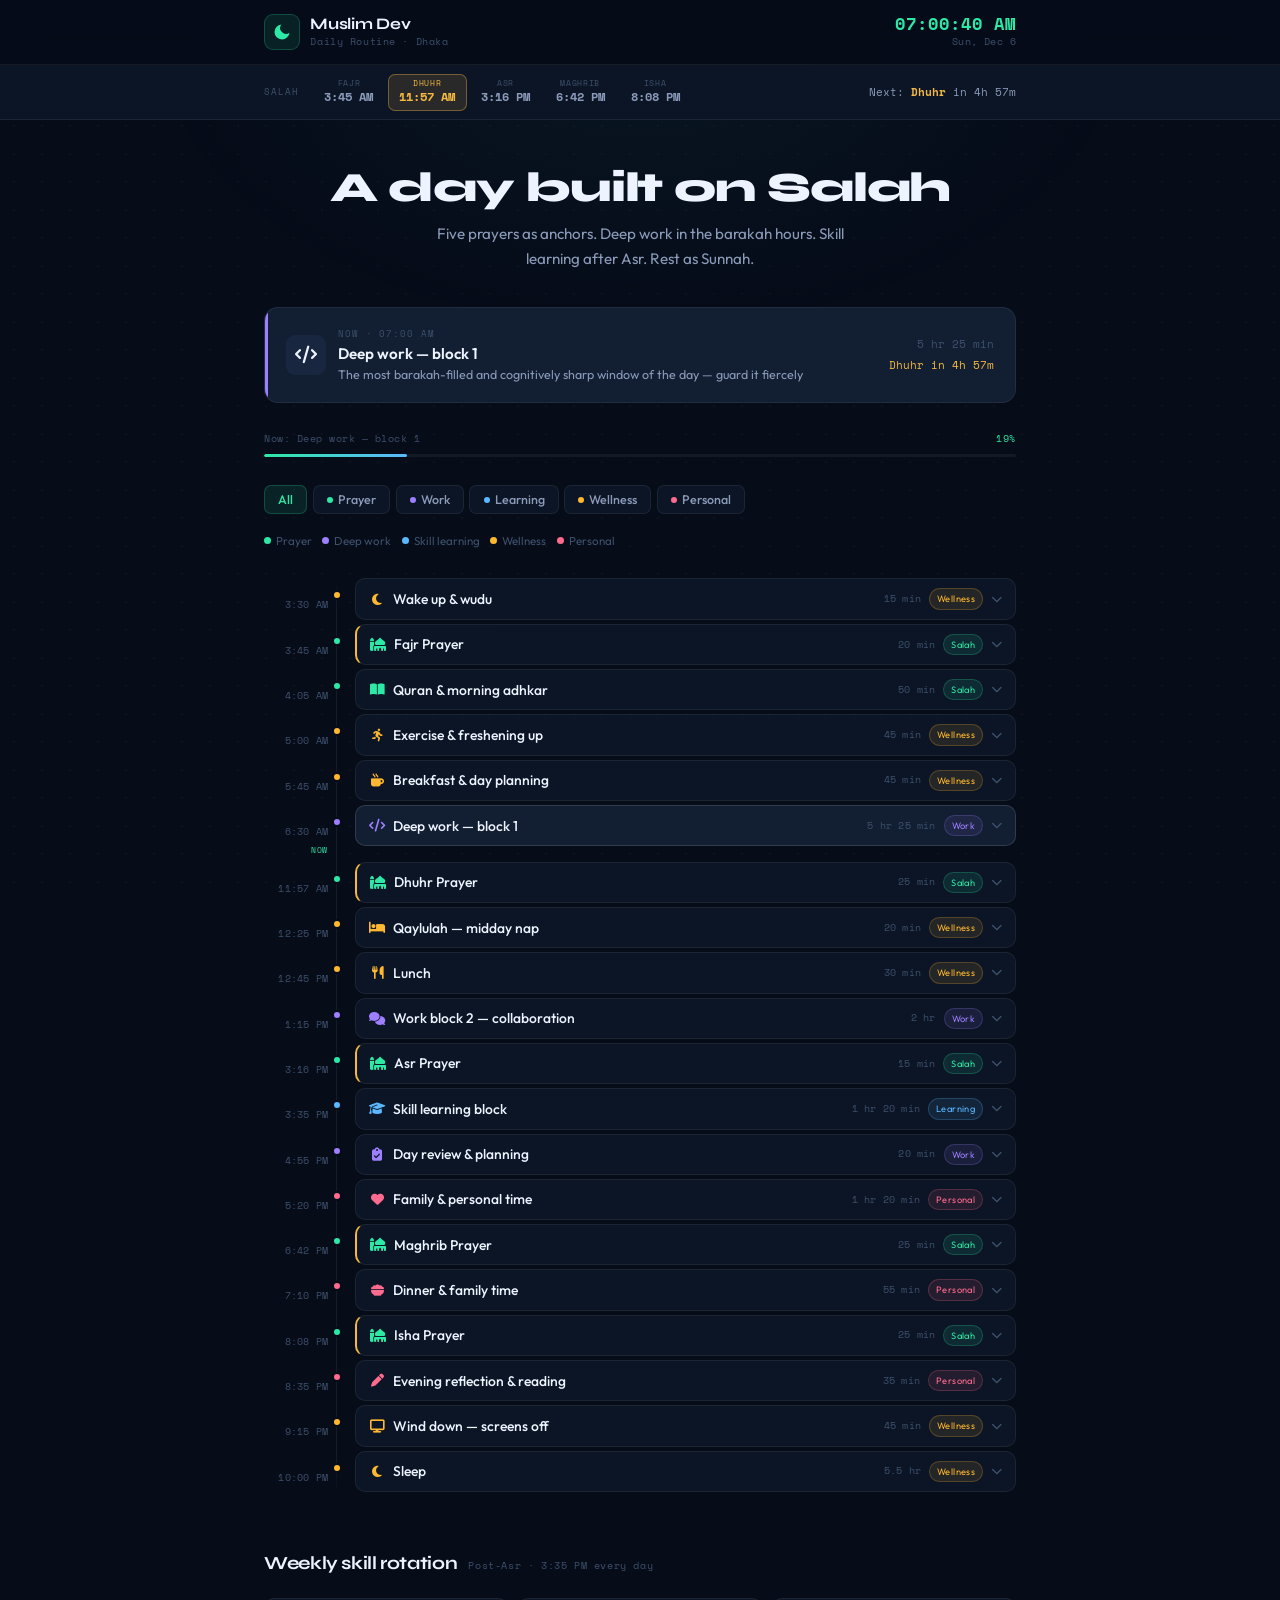
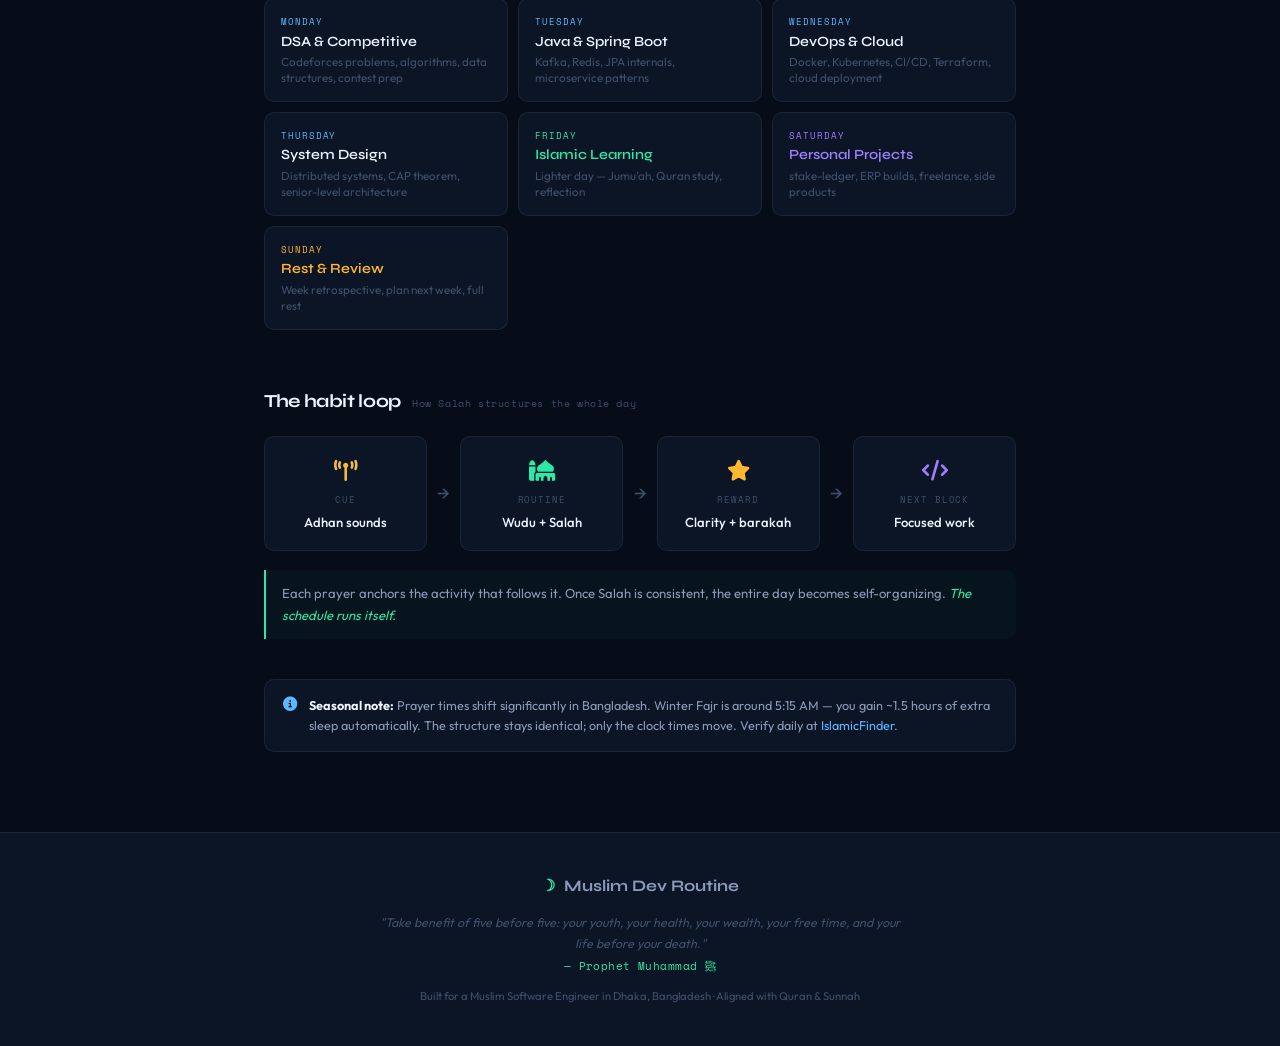
==== index.html @ e48bb293 "v0.1" ====
<!DOCTYPE html>
<html lang="en">
<head>
  <meta charset="UTF-8" />
  <meta name="viewport" content="width=device-width, initial-scale=1.0" />
  <meta name="description" content="A complete daily routine for a Muslim Software Engineer — anchored around the five daily prayers with deep work, skill learning, and Sunnah habits." />
  <title>Muslim Dev Routine · Dhaka</title>

  <!-- Fonts -->
  <link rel="preconnect" href="https://fonts.googleapis.com" />
  <link rel="preconnect" href="https://fonts.gstatic.com" crossorigin />
  <link href="https://fonts.googleapis.com/css2?family=Syne:wght@400;600;700;800&family=Space+Mono:wght@400;700&family=Outfit:wght@300;400;500;600&display=swap" rel="stylesheet" />

  <!-- Icons -->
  <link rel="stylesheet" href="https://cdnjs.cloudflare.com/ajax/libs/font-awesome/6.5.0/css/all.min.css" />

  <!-- Styles -->
  <link rel="stylesheet" href="style.css" />
</head>
<body>

  <!-- Background decoration -->
  <div class="bg-dots" aria-hidden="true"></div>
  <div class="bg-glow" aria-hidden="true"></div>

  <!-- Scroll progress -->
  <div class="scroll-bar" id="scrollBar" aria-hidden="true"></div>

  <!-- ═══ HEADER ═══ -->
  <header class="header">
    <div class="wrap header-wrap">
      <a class="brand" href="#" aria-label="Muslim Dev Routine">
        <span class="brand-moon" aria-hidden="true">
          <svg width="20" height="20" viewBox="0 0 24 24" fill="none">
            <path d="M21 12.79A9 9 0 1 1 11.21 3 7 7 0 0 0 21 12.79z" fill="currentColor"/>
          </svg>
        </span>
        <div>
          <span class="brand-name">Muslim Dev</span>
          <span class="brand-tagline">Daily Routine · Dhaka</span>
        </div>
      </a>

      <div class="header-clock" aria-live="polite">
        <div class="clock-time" id="clockTime">--:--:--</div>
        <div class="clock-date" id="clockDate">Loading…</div>
      </div>
    </div>
  </header>

  <!-- ═══ PRAYER STRIP ═══ -->
  <aside class="prayer-strip" aria-label="Today's prayer times in Dhaka">
    <div class="wrap prayer-wrap">
      <span class="prayer-label" aria-hidden="true">Salah</span>
      <div class="prayer-pills" id="prayerPills" role="list"></div>
      <div class="prayer-next" id="prayerNext" aria-live="polite"></div>
    </div>
  </aside>

  <!-- ═══ MAIN ═══ -->
  <main>
    <div class="wrap main-wrap">

      <!-- Hero -->
      <section class="hero" aria-labelledby="heroTitle">
        <h1 class="hero-title" id="heroTitle">A day built on Salah</h1>
        <p class="hero-sub">Five prayers as anchors. Deep work in the barakah hours. Skill learning after Asr. Rest as Sunnah.</p>
      </section>

      <!-- Now card -->
      <div class="now-card" id="nowCard" aria-live="polite" aria-label="Current activity"></div>

      <!-- Day progress -->
      <div class="progress-row" role="group" aria-label="Day progress">
        <div class="progress-meta">
          <span id="progressLabel">Day progress</span>
          <span class="progress-pct" id="progressPct" aria-live="polite">0%</span>
        </div>
        <div class="progress-track" role="progressbar" aria-valuenow="0" aria-valuemin="0" aria-valuemax="100" id="progressTrack">
          <div class="progress-fill" id="progressFill"></div>
        </div>
      </div>

      <!-- Filter bar -->
      <nav class="filters" aria-label="Filter by category" role="tablist">
        <button class="filter active" data-cat="all" role="tab" aria-selected="true">All</button>
        <button class="filter" data-cat="s" role="tab" aria-selected="false">
          <span class="fdot fdot-s"></span>Prayer
        </button>
        <button class="filter" data-cat="w" role="tab" aria-selected="false">
          <span class="fdot fdot-w"></span>Work
        </button>
        <button class="filter" data-cat="l" role="tab" aria-selected="false">
          <span class="fdot fdot-l"></span>Learning
        </button>
        <button class="filter" data-cat="h" role="tab" aria-selected="false">
          <span class="fdot fdot-h"></span>Wellness
        </button>
        <button class="filter" data-cat="f" role="tab" aria-selected="false">
          <span class="fdot fdot-f"></span>Personal
        </button>
      </nav>

      <!-- Legend -->
      <div class="legend" aria-label="Color legend">
        <span class="legend-item"><span class="ld ld-s"></span>Prayer</span>
        <span class="legend-item"><span class="ld ld-w"></span>Deep work</span>
        <span class="legend-item"><span class="ld ld-l"></span>Skill learning</span>
        <span class="legend-item"><span class="ld ld-h"></span>Wellness</span>
        <span class="legend-item"><span class="ld ld-f"></span>Personal</span>
      </div>

      <!-- Timeline -->
      <section aria-label="Daily schedule">
        <div class="timeline" id="timeline" role="list"></div>
      </section>

      <!-- Weekly rotation -->
      <section class="extra-section" aria-labelledby="weekTitle">
        <div class="extra-header">
          <h2 id="weekTitle">Weekly skill rotation</h2>
          <span class="extra-sub">Post-Asr · 3:35 PM every day</span>
        </div>
        <div class="week-grid" id="weekGrid"></div>
      </section>

      <!-- Habit loop -->
      <section class="extra-section" aria-labelledby="habitTitle">
        <div class="extra-header">
          <h2 id="habitTitle">The habit loop</h2>
          <span class="extra-sub">How Salah structures the whole day</span>
        </div>
        <div class="habit-flow">
          <div class="habit-card">
            <span class="habit-icon hc-gold"><i class="fas fa-broadcast-tower" aria-hidden="true"></i></span>
            <span class="habit-step">Cue</span>
            <span class="habit-desc">Adhan sounds</span>
          </div>
          <span class="habit-arrow" aria-hidden="true">→</span>
          <div class="habit-card">
            <span class="habit-icon hc-green"><i class="fas fa-mosque" aria-hidden="true"></i></span>
            <span class="habit-step">Routine</span>
            <span class="habit-desc">Wudu + Salah</span>
          </div>
          <span class="habit-arrow" aria-hidden="true">→</span>
          <div class="habit-card">
            <span class="habit-icon hc-amber"><i class="fas fa-star" aria-hidden="true"></i></span>
            <span class="habit-step">Reward</span>
            <span class="habit-desc">Clarity + barakah</span>
          </div>
          <span class="habit-arrow" aria-hidden="true">→</span>
          <div class="habit-card">
            <span class="habit-icon hc-purple"><i class="fas fa-code" aria-hidden="true"></i></span>
            <span class="habit-step">Next block</span>
            <span class="habit-desc">Focused work</span>
          </div>
        </div>
        <blockquote class="habit-quote">
          Each prayer anchors the activity that follows it. Once Salah is consistent,
          the entire day becomes self-organizing. <em>The schedule runs itself.</em>
        </blockquote>
      </section>

      <!-- Seasonal note -->
      <div class="info-note" role="note">
        <i class="fas fa-circle-info" aria-hidden="true"></i>
        <div>
          <strong>Seasonal note:</strong> Prayer times shift significantly in Bangladesh.
          Winter Fajr is around 5:15 AM — you gain ~1.5 hours of extra sleep automatically.
          The structure stays identical; only the clock times move.
          Verify daily at <a href="https://www.islamicfinder.org/world/bangladesh/1185241/dhaka-prayer-times/" target="_blank" rel="noopener">IslamicFinder</a>.
        </div>
      </div>

    </div><!-- /main-wrap -->
  </main>

  <!-- ═══ FOOTER ═══ -->
  <footer class="footer">
    <div class="wrap footer-wrap">
      <p class="footer-brand"><span aria-hidden="true">☽</span> Muslim Dev Routine</p>
      <blockquote class="footer-hadith">
        "Take benefit of five before five: your youth, your health, your wealth,
        your free time, and your life before your death."
        <cite>— Prophet Muhammad ﷺ</cite>
      </blockquote>
      <p class="footer-note">Built for a Muslim Software Engineer in Dhaka, Bangladesh · Aligned with Quran &amp; Sunnah</p>
    </div>
  </footer>

  <script src="script.js"></script>
</body>
</html>
---- style.css ----
/* ═══════════════════════════════════════════════════════════
   Muslim Dev Routine  ·  style.css
   Theme: Desert Night  ·  Islamic elegance + dev precision
   Fonts: Syne (headers) · Space Mono (labels) · Outfit (body)
   ═══════════════════════════════════════════════════════════ */

/* ─── Custom properties ─────────────────────────────────── */
:root {
  /* Backgrounds */
  --bg:   #060C18;
  --s1:   #0C1525;
  --s2:   #121E32;
  --s3:   #18273F;
  --s4:   #1F304D;

  /* Borders */
  --bdr:  rgba(255,255,255,0.068);
  --bdrh: rgba(255,255,255,0.13);

  /* Category colors */
  --cs: #2EE8A5;           /* Prayer   – teal-green */
  --cw: #9D7FFF;           /* Work     – violet     */
  --cl: #5BB7FF;           /* Learning – sky blue   */
  --ch: #FFB830;           /* Wellness – amber      */
  --cf: #FF6B8E;           /* Personal – rose       */

  /* Category alpha backgrounds */
  --cs-a: rgba(46,232,165,.1);
  --cw-a: rgba(157,127,255,.1);
  --cl-a: rgba(91,183,255,.1);
  --ch-a: rgba(255,184,48,.1);
  --cf-a: rgba(255,107,142,.1);

  /* Category subtle borders */
  --cs-b: rgba(46,232,165,.22);
  --cw-b: rgba(157,127,255,.22);
  --cl-b: rgba(91,183,255,.22);
  --ch-b: rgba(255,184,48,.22);
  --cf-b: rgba(255,107,142,.22);

  /* Prayer / gold accent */
  --gold:  #F5B942;
  --golda: rgba(245,185,66,.12);

  /* Text */
  --t1: #EDF4FF;
  --t2: #8A9AB8;
  --t3: #3E506C;

  /* Typography */
  --ff-h:  'Syne',       sans-serif;
  --ff-b:  'Outfit',     sans-serif;
  --ff-m:  'Space Mono', monospace;

  /* Layout */
  --mw:  800px;
  --r:   10px;
  --rl:  14px;
}

/* ─── Reset ─────────────────────────────────────────────── */
*, *::before, *::after { box-sizing: border-box; margin: 0; padding: 0; }
html  { font-size: 16px; scroll-behavior: smooth; }
body  {
  background: var(--bg);
  color: var(--t1);
  font-family: var(--ff-b);
  font-weight: 400;
  line-height: 1.65;
  min-height: 100vh;
  overflow-x: hidden;
}
a { color: var(--cl); text-decoration: none; }
a:hover { text-decoration: underline; }
button { border: none; background: none; cursor: pointer; font-family: inherit; }
blockquote { font-style: normal; }

/* ─── Wrapper ────────────────────────────────────────────── */
.wrap {
  max-width: var(--mw);
  margin: 0 auto;
  padding: 0 1.5rem;
}

/* ─── Background ─────────────────────────────────────────── */
.bg-dots {
  position: fixed; inset: 0;
  background-image:
    radial-gradient(circle, rgba(255,255,255,.028) 1px, transparent 1px);
  background-size: 28px 28px;
  pointer-events: none; z-index: 0;
}
.bg-glow {
  position: fixed;
  top: -260px; left: 50%; transform: translateX(-50%);
  width: 1000px; height: 600px;
  background: radial-gradient(ellipse,
    rgba(46,232,165,.05) 0%,
    rgba(91,183,255,.025) 40%,
    transparent 70%);
  pointer-events: none; z-index: 0;
}

/* ─── Scroll progress bar ───────────────────────────────── */
.scroll-bar {
  position: fixed; top: 0; left: 0; height: 2px;
  width: 0%; z-index: 1000;
  background: linear-gradient(90deg, var(--cs), var(--cl));
  transition: width .12s linear;
}

/* ─── HEADER ─────────────────────────────────────────────── */
.header {
  position: sticky; top: 0; z-index: 300;
  background: rgba(6,12,24,.88);
  backdrop-filter: blur(18px);
  -webkit-backdrop-filter: blur(18px);
  border-bottom: 1px solid var(--bdr);
}
.header-wrap {
  display: flex; align-items: center;
  justify-content: space-between; gap: 1rem;
  padding-top: .85rem; padding-bottom: .85rem;
}
.brand {
  display: flex; align-items: center; gap: .65rem;
  color: inherit; text-decoration: none;
}
.brand-moon {
  width: 36px; height: 36px; border-radius: 9px; flex-shrink: 0;
  background: var(--cs-a); border: 1px solid var(--cs-b);
  color: var(--cs);
  display: flex; align-items: center; justify-content: center;
  transition: background .2s;
}
.brand:hover .brand-moon { background: rgba(46,232,165,.18); }
.brand-name {
  display: block;
  font-family: var(--ff-h); font-size: 1rem; font-weight: 700;
  color: var(--t1); letter-spacing: -.02em; line-height: 1.2;
}
.brand-tagline {
  display: block;
  font-family: var(--ff-m); font-size: .6rem;
  color: var(--t3); letter-spacing: .06em;
}
.header-clock { text-align: right; }
.clock-time {
  font-family: var(--ff-m); font-size: 1.05rem; font-weight: 700;
  color: var(--cs); letter-spacing: .06em; line-height: 1.2;
}
.clock-date {
  font-family: var(--ff-m); font-size: .62rem;
  color: var(--t3); letter-spacing: .04em;
}

/* ─── PRAYER STRIP ───────────────────────────────────────── */
.prayer-strip {
  background: var(--s1); border-bottom: 1px solid var(--bdr);
  position: relative; z-index: 200;
}
.prayer-wrap {
  display: flex; align-items: center; gap: .9rem; flex-wrap: wrap;
  padding-top: .55rem; padding-bottom: .55rem;
}
.prayer-label {
  font-family: var(--ff-m); font-size: .58rem;
  letter-spacing: .1em; text-transform: uppercase;
  color: var(--t3); flex-shrink: 0; white-space: nowrap;
}
.prayer-pills {
  display: flex; gap: 3px; flex-wrap: wrap; flex: 1;
}
.ppill {
  display: flex; flex-direction: column; align-items: center;
  padding: .28rem .65rem; border-radius: 7px;
  border: 1px solid transparent; min-width: 56px;
  transition: all .3s;
}
.ppill.active {
  background: var(--golda);
  border-color: rgba(245,185,66,.38);
}
.ppill-name {
  font-family: var(--ff-m); font-size: .52rem;
  letter-spacing: .08em; text-transform: uppercase;
  color: var(--t3); line-height: 1.2;
}
.ppill-time {
  font-family: var(--ff-m); font-size: .78rem; font-weight: 700;
  color: var(--t2); line-height: 1.3;
}
.ppill.active .ppill-name { color: var(--gold); }
.ppill.active .ppill-time { color: var(--gold); }
.prayer-next {
  font-family: var(--ff-m); font-size: .7rem;
  color: var(--t2); white-space: nowrap; flex-shrink: 0;
}
.prayer-next strong { color: var(--gold); }

/* ─── MAIN ───────────────────────────────────────────────── */
.main-wrap { padding-top: 2.75rem; padding-bottom: 5rem; position: relative; z-index: 1; }

/* ─── Hero ───────────────────────────────────────────────── */
.hero { text-align: center; margin-bottom: 2.25rem; }
.hero-title {
  font-family: var(--ff-h);
  font-size: clamp(1.85rem, 5vw, 2.6rem);
  font-weight: 800; letter-spacing: -.03em; line-height: 1.15;
  margin-bottom: .55rem;
}
.hero-sub {
  font-size: .95rem; color: var(--t2); line-height: 1.65;
  max-width: 430px; margin: 0 auto;
}

/* ─── Now card ───────────────────────────────────────────── */
.now-card {
  border-radius: var(--rl); border: 1px solid var(--bdr);
  background: var(--s2); margin-bottom: 1.75rem;
  overflow: hidden; position: relative;
}
.now-card-inner {
  padding: 1.1rem 1.3rem;
  display: grid;
  grid-template-columns: auto 1fr auto;
  gap: .75rem; align-items: center;
}
.now-card::before {
  content: ''; position: absolute; left: 0; top: 0; bottom: 0;
  width: 3px;
  border-radius: 99px 0 0 99px;
}
.now-cat-s::before { background: var(--cs); }
.now-cat-w::before { background: var(--cw); }
.now-cat-l::before { background: var(--cl); }
.now-cat-h::before { background: var(--ch); }
.now-cat-f::before { background: var(--cf); }
.now-cat-s .now-icon { color: var(--cs); }
.now-cat-w .now-icon { color: var(--cw); }
.now-cat-l .now-icon { color: var(--cl); }
.now-cat-h .now-icon { color: var(--ch); }
.now-cat-f .now-icon { color: var(--cf); }

.now-icon-wrap {
  width: 40px; height: 40px; border-radius: 9px; flex-shrink: 0;
  display: flex; align-items: center; justify-content: center;
  background: var(--s3); font-size: 1.1rem;
}
.now-meta {}
.now-kicker {
  font-family: var(--ff-m); font-size: .58rem;
  letter-spacing: .1em; text-transform: uppercase;
  color: var(--t3); margin-bottom: .15rem;
}
.now-name {
  font-size: .95rem; font-weight: 600; color: var(--t1);
  line-height: 1.3;
}
.now-tip {
  font-size: .78rem; color: var(--t2); margin-top: .2rem;
  line-height: 1.45; display: -webkit-box;
  -webkit-line-clamp: 1; -webkit-box-orient: vertical; overflow: hidden;
}
.now-right { text-align: right; flex-shrink: 0; }
.now-time {
  font-family: var(--ff-m); font-size: .7rem; color: var(--t3);
  margin-bottom: .2rem;
}
.now-next {
  font-family: var(--ff-m); font-size: .68rem;
  color: var(--gold);
}

/* ─── Day progress ───────────────────────────────────────── */
.progress-row { margin-bottom: 1.75rem; }
.progress-meta {
  display: flex; justify-content: space-between;
  font-family: var(--ff-m); font-size: .64rem;
  letter-spacing: .05em; color: var(--t3); margin-bottom: .4rem;
}
.progress-pct { color: var(--cs); }
.progress-track {
  height: 3px; background: rgba(255,255,255,.06);
  border-radius: 99px; overflow: hidden;
}
.progress-fill {
  height: 100%; width: 0%;
  background: linear-gradient(90deg, var(--cs), var(--cl));
  border-radius: 99px;
  transition: width 1.2s cubic-bezier(.4,0,.2,1);
}

/* ─── Filter bar ─────────────────────────────────────────── */
.filters {
  display: flex; gap: .35rem; flex-wrap: wrap; margin-bottom: 1.1rem;
}
.filter {
  display: flex; align-items: center; gap: 5px;
  padding: .36rem .82rem; border-radius: 7px; font-size: .78rem;
  font-weight: 500; color: var(--t2);
  background: var(--s1); border: 1px solid var(--bdr);
  transition: all .18s; white-space: nowrap; user-select: none;
}
.filter:hover { color: var(--t1); background: var(--s2); border-color: var(--bdrh); }
.filter.active { color: var(--cs); background: var(--cs-a); border-color: var(--cs-b); }
.fdot {
  width: 6px; height: 6px; border-radius: 50%; flex-shrink: 0;
}
.fdot-s { background: var(--cs); }
.fdot-w { background: var(--cw); }
.fdot-l { background: var(--cl); }
.fdot-h { background: var(--ch); }
.fdot-f { background: var(--cf); }

/* ─── Legend ─────────────────────────────────────────────── */
.legend {
  display: flex; flex-wrap: wrap; gap: .65rem; margin-bottom: 1.75rem;
}
.legend-item {
  display: flex; align-items: center; gap: 5px;
  font-size: .72rem; color: var(--t3);
}
.ld {
  width: 7px; height: 7px; border-radius: 50%; flex-shrink: 0;
}
.ld-s { background: var(--cs); }
.ld-w { background: var(--cw); }
.ld-l { background: var(--cl); }
.ld-h { background: var(--ch); }
.ld-f { background: var(--cf); }

/* ─── TIMELINE ───────────────────────────────────────────── */
.timeline { position: relative; }
.timeline::before {
  content: ''; position: absolute;
  left: 72px; top: 0; bottom: 0; width: 1px;
  background: linear-gradient(
    to bottom,
    transparent 0%, var(--bdr) 3%,
    var(--bdr) 97%, transparent 100%
  );
}

/* ─── Block ──────────────────────────────────────────────── */
.block {
  display: flex; align-items: flex-start;
  margin-bottom: 4px;
  opacity: 0; transform: translateX(-8px);
  transition: opacity .35s ease, transform .35s ease,
              max-height .25s ease, margin .25s ease;
}
.block.in  { opacity: 1; transform: translateX(0); }
.block.out { opacity: 0; max-height: 0 !important; margin-bottom: 0; pointer-events: none; overflow: hidden; }

/* Current block */
.block.is-now .blk-card {
  border-color: var(--bdrh);
  background: var(--s2);
}

/* Time column */
.blk-time {
  width: 66px; flex-shrink: 0; text-align: right;
  padding-top: 11px; padding-right: 2px;
}
.blk-time-val {
  font-family: var(--ff-m); font-size: .62rem;
  color: var(--t3); letter-spacing: .02em; line-height: 1.2;
}
.blk-now-badge {
  font-family: var(--ff-m); font-size: .5rem;
  letter-spacing: .08em; text-transform: uppercase;
  color: var(--cs); display: block; margin-top: 2px;
  animation: pulse 2s ease infinite;
}
@keyframes pulse {
  0%,100% { opacity: 1; } 50% { opacity: .35; }
}

/* Dot column */
.blk-dot-col { width: 14px; display: flex; justify-content: center; flex-shrink: 0; }
.blk-dot {
  width: 10px; height: 10px; border-radius: 50%;
  margin-top: 12px; border: 2px solid var(--bg); flex-shrink: 0;
  transition: transform .2s, box-shadow .2s;
}
.block:hover .blk-dot { transform: scale(1.4); }

.cat-s .blk-dot { background: var(--cs); }
.cat-w .blk-dot { background: var(--cw); }
.cat-l .blk-dot { background: var(--cl); }
.cat-h .blk-dot { background: var(--ch); }
.cat-f .blk-dot { background: var(--cf); }

/* Card */
.blk-card {
  flex: 1; margin-left: 11px;
  border-radius: var(--r); padding: 9px 13px;
  border: 1px solid var(--bdr); background: var(--s1);
  cursor: pointer; user-select: none;
  transition: background .18s, border-color .18s, box-shadow .18s;
}
.blk-card:hover { background: var(--s2); }

/* Prayer anchor */
.block.anchor .blk-card { border-left: 2.5px solid var(--gold); }
.block.anchor:hover .blk-card { box-shadow: 0 0 22px rgba(245,185,66,.07); }

/* Category hover borders */
.cat-s .blk-card:hover { border-color: var(--cs-b); }
.cat-w .blk-card:hover { border-color: var(--cw-b); }
.cat-l .blk-card:hover { border-color: var(--cl-b); }
.cat-h .blk-card:hover { border-color: var(--ch-b); }
.cat-f .blk-card:hover { border-color: var(--cf-b); }

/* Card head row */
.blk-head { display: flex; align-items: center; gap: 8px; }
.blk-ico {
  font-size: 13px; flex-shrink: 0; width: 16px;
  text-align: center; transition: transform .2s;
}
.block:hover .blk-ico { transform: scale(1.15); }
.cat-s .blk-ico { color: var(--cs); }
.cat-w .blk-ico { color: var(--cw); }
.cat-l .blk-ico { color: var(--cl); }
.cat-h .blk-ico { color: var(--ch); }
.cat-f .blk-ico { color: var(--cf); }

.blk-name {
  font-size: .87rem; font-weight: 500; color: var(--t1);
  flex: 1; line-height: 1.3;
}
.blk-dur {
  font-family: var(--ff-m); font-size: .6rem;
  color: var(--t3); flex-shrink: 0; letter-spacing: .02em;
}
.blk-badge {
  font-size: .58rem; padding: 2px 7px; border-radius: 20px;
  flex-shrink: 0; letter-spacing: .04em; border: 1px solid transparent;
  white-space: nowrap;
}
.cat-s .blk-badge { background: var(--cs-a); color: var(--cs); border-color: var(--cs-b); }
.cat-w .blk-badge { background: var(--cw-a); color: var(--cw); border-color: var(--cw-b); }
.cat-l .blk-badge { background: var(--cl-a); color: var(--cl); border-color: var(--cl-b); }
.cat-h .blk-badge { background: var(--ch-a); color: var(--ch); border-color: var(--ch-b); }
.cat-f .blk-badge { background: var(--cf-a); color: var(--cf); border-color: var(--cf-b); }

.blk-chev {
  font-size: 11px; color: var(--t3); flex-shrink: 0;
  transition: transform .22s cubic-bezier(.4,0,.2,1);
}
.block.expanded .blk-chev { transform: rotate(180deg); }

/* ── Smooth accordion via CSS Grid trick ── */
.blk-detail-wrap {
  display: grid; grid-template-rows: 0fr;
  transition: grid-template-rows .28s cubic-bezier(.4,0,.2,1);
}
.blk-detail-wrap.open { grid-template-rows: 1fr; }
.blk-detail-inner { overflow: hidden; }
.blk-detail {
  margin-top: 10px; padding-top: 10px;
  border-top: 1px solid var(--bdr);
}
.tip-list { list-style: none; }
.tip-list li {
  font-size: .79rem; color: var(--t2); padding: 2.5px 0;
  display: flex; gap: 8px; line-height: 1.55; align-items: flex-start;
}
.tip-list li::before {
  content: '›'; color: var(--t3); flex-shrink: 0;
  font-size: 1rem; line-height: 1.3;
}

/* ─── Extra sections ─────────────────────────────────────── */
.extra-section { margin-top: 3.5rem; }
.extra-header {
  display: flex; align-items: baseline;
  gap: .7rem; flex-wrap: wrap; margin-bottom: 1.25rem;
}
.extra-header h2 {
  font-family: var(--ff-h); font-size: 1.15rem;
  font-weight: 700; letter-spacing: -.02em; color: var(--t1);
}
.extra-sub {
  font-family: var(--ff-m); font-size: .62rem;
  letter-spacing: .06em; color: var(--t3);
}

/* ─── Weekly grid ────────────────────────────────────────── */
.week-grid {
  display: grid;
  grid-template-columns: repeat(auto-fill, minmax(195px, 1fr));
  gap: .65rem;
}
.wk-card {
  background: var(--s1); border: 1px solid var(--bdr);
  border-radius: var(--r); padding: .9rem 1rem;
  transition: all .18s;
}
.wk-card:hover { background: var(--s2); border-color: var(--bdrh); }
.wk-day {
  font-family: var(--ff-m); font-size: .58rem;
  letter-spacing: .1em; text-transform: uppercase;
  color: var(--cl); margin-bottom: .22rem;
}
.wk-topic {
  font-family: var(--ff-h); font-size: .88rem;
  font-weight: 600; color: var(--t1); margin-bottom: .18rem; line-height: 1.3;
}
.wk-desc { font-size: .73rem; color: var(--t3); line-height: 1.4; }

.wk-fri .wk-day  { color: var(--cs); }
.wk-fri .wk-topic { color: var(--cs); }
.wk-sat .wk-day  { color: var(--cw); }
.wk-sat .wk-topic { color: var(--cw); }
.wk-sun .wk-day  { color: var(--ch); }
.wk-sun .wk-topic { color: var(--ch); }

/* ─── Habit loop ─────────────────────────────────────────── */
.habit-flow {
  display: flex; align-items: center;
  gap: .65rem; flex-wrap: wrap; margin-bottom: 1.2rem;
}
.habit-card {
  background: var(--s1); border: 1px solid var(--bdr);
  border-radius: var(--r); padding: 1rem 1.15rem;
  text-align: center; flex: 1; min-width: 108px;
  display: flex; flex-direction: column; align-items: center; gap: .3rem;
  transition: all .18s;
}
.habit-card:hover { background: var(--s2); border-color: var(--bdrh); }
.habit-icon { font-size: 1.3rem; }
.hc-gold   { color: var(--gold); }
.hc-green  { color: var(--cs); }
.hc-amber  { color: var(--ch); }
.hc-purple { color: var(--cw); }
.habit-step {
  font-family: var(--ff-m); font-size: .58rem;
  letter-spacing: .1em; text-transform: uppercase; color: var(--t3);
}
.habit-desc { font-size: .82rem; font-weight: 500; color: var(--t1); }
.habit-arrow { font-size: 1.2rem; color: var(--t3); flex-shrink: 0; }
.habit-quote {
  font-size: .82rem; color: var(--t2); line-height: 1.7;
  border-left: 2px solid var(--cs);
  padding: .75rem 1rem;
  border-radius: 0 var(--r) var(--r) 0;
  background: rgba(46,232,165,.035);
}
.habit-quote em { color: var(--cs); font-style: italic; }

/* ─── Info note ──────────────────────────────────────────── */
.info-note {
  display: flex; gap: .75rem; align-items: flex-start;
  margin-top: 2.5rem;
  background: var(--s1); border: 1px solid var(--bdr);
  border-radius: var(--r); padding: .95rem 1.1rem;
  font-size: .79rem; color: var(--t2); line-height: 1.6;
}
.info-note > i { color: var(--cl); font-size: .9rem; margin-top: .15rem; flex-shrink: 0; }
.info-note strong { color: var(--t1); }

/* ─── FOOTER ─────────────────────────────────────────────── */
.footer {
  background: var(--s1); border-top: 1px solid var(--bdr);
  padding: 2.5rem 0; position: relative; z-index: 1;
}
.footer-wrap { text-align: center; }
.footer-brand {
  font-family: var(--ff-h); font-size: 1rem; font-weight: 700;
  color: var(--t2); margin-bottom: .9rem;
}
.footer-brand span { color: var(--cs); margin-right: .3rem; }
.footer-hadith {
  font-size: .78rem; color: var(--t3); font-style: italic;
  max-width: 520px; margin: 0 auto .7rem; line-height: 1.65;
}
.footer-hadith cite {
  display: block; font-style: normal; color: var(--cs);
  font-family: var(--ff-m); font-size: .66rem;
  letter-spacing: .04em; margin-top: .25rem;
}
.footer-note { font-size: .7rem; color: var(--t3); }

/* ─── Focus styles ───────────────────────────────────────── */
:focus-visible {
  outline: 2px solid var(--cs); outline-offset: 3px; border-radius: 5px;
}

/* ─── Responsive ─────────────────────────────────────────── */
@media (max-width: 640px) {
  .wrap { padding: 0 1rem; }
  .header-wrap { padding-top: .7rem; padding-bottom: .7rem; }
  .prayer-wrap  { gap: .5rem; }
  .prayer-label { display: none; }
  .prayer-next  { display: none; }
  .timeline::before { left: 60px; }
  .blk-time  { width: 54px; }
  .blk-badge { display: none; }
  .now-card-inner { grid-template-columns: auto 1fr; }
  .now-right { display: none; }
  .habit-arrow { display: none; }
  .habit-card { min-width: calc(50% - .35rem); flex: none; }
  .extra-header { flex-direction: column; gap: .15rem; }
  .week-grid { grid-template-columns: 1fr; }
}
@media (max-width: 400px) {
  .blk-dur { display: none; }
  .hero-title { font-size: 1.65rem; }
  .filter { font-size: .72rem; padding: .3rem .62rem; }
}
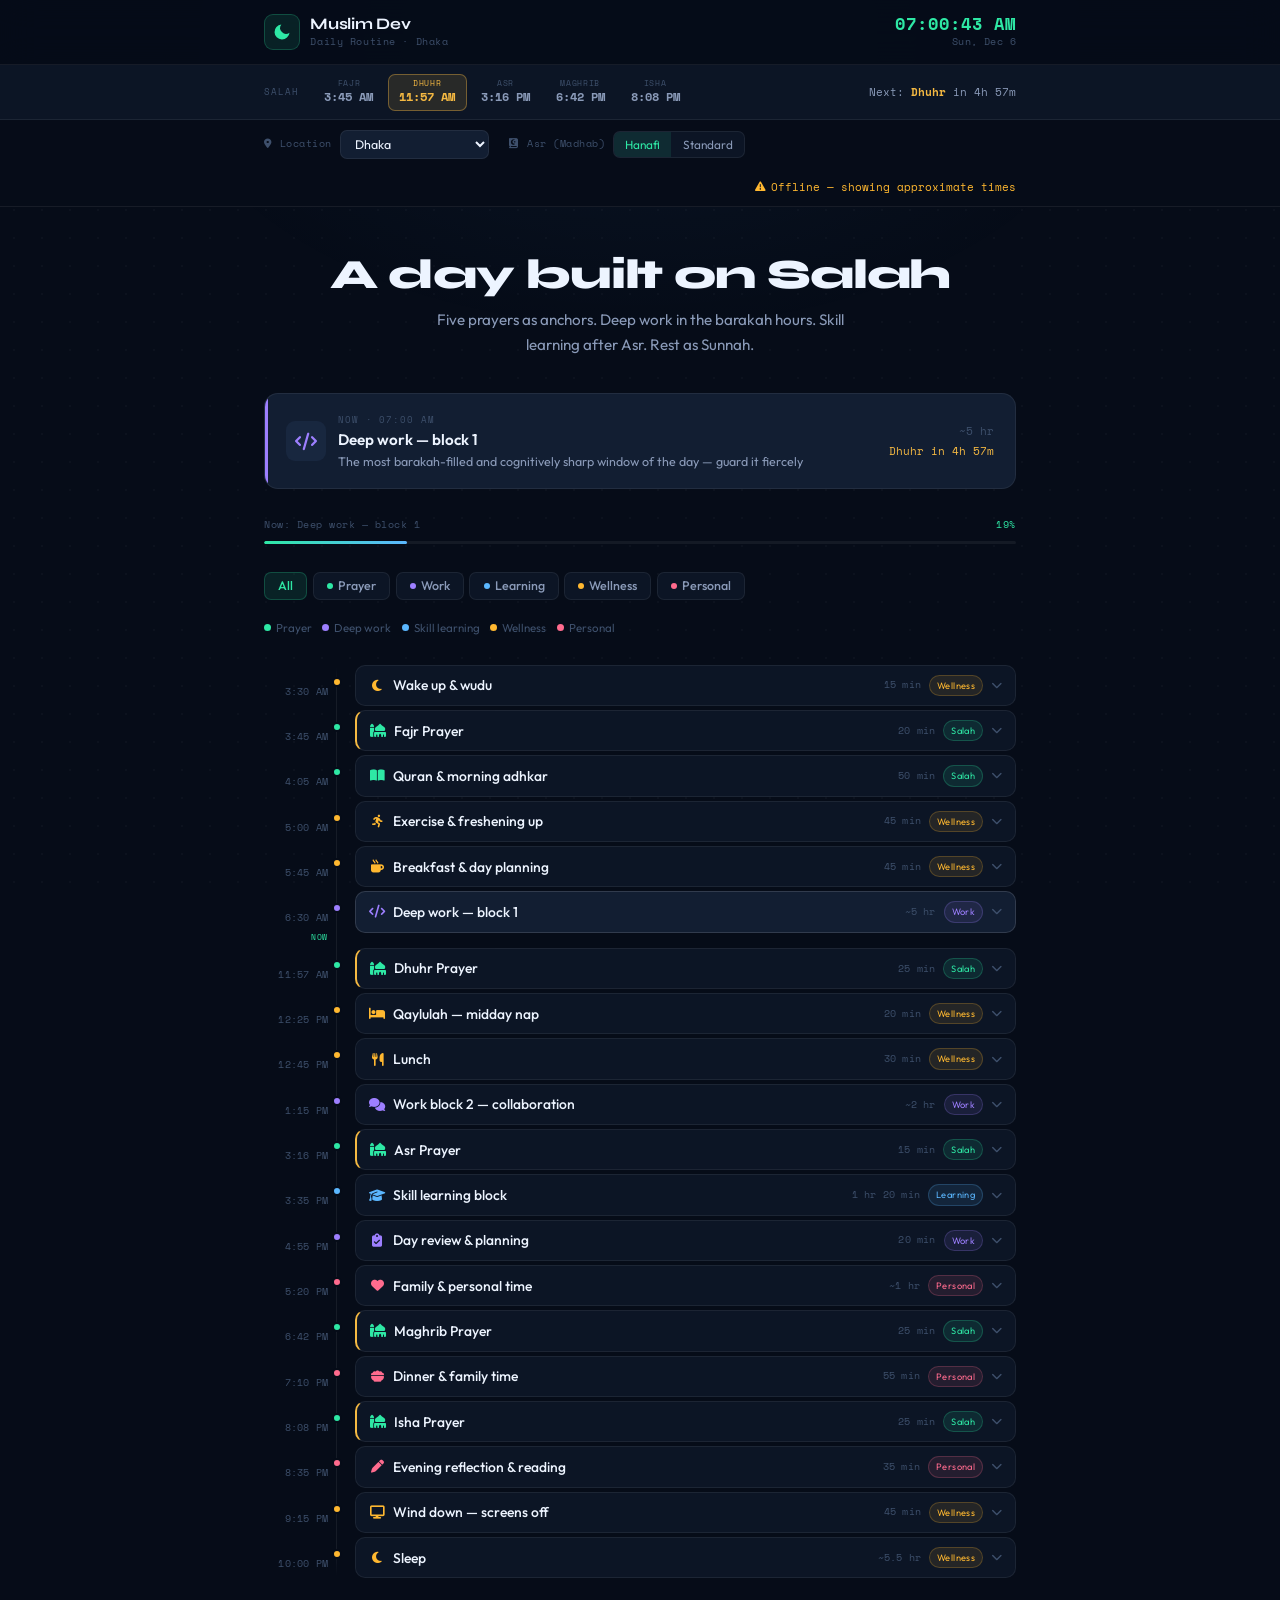
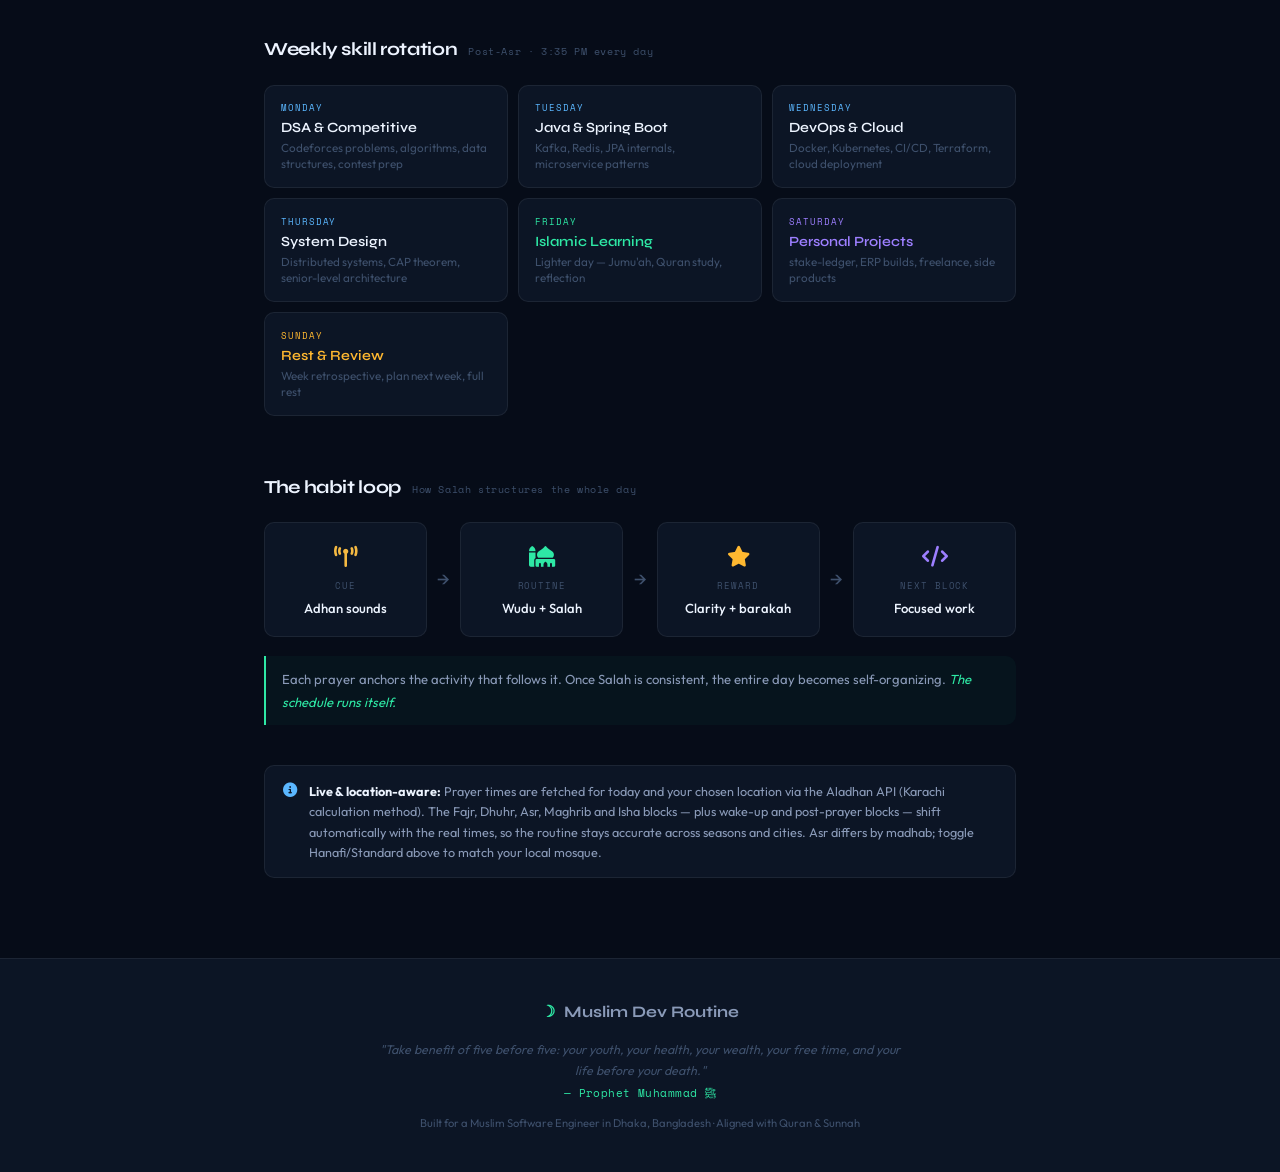
==== commit 974a687b: "v0.2" ====
--- a/index.html
+++ b/index.html
@@ -49,13 +49,43 @@
   </header>
 
   <!-- ═══ PRAYER STRIP ═══ -->
-  <aside class="prayer-strip" aria-label="Today's prayer times in Dhaka">
+  <aside class="prayer-strip" aria-label="Today's prayer times">
     <div class="wrap prayer-wrap">
       <span class="prayer-label" aria-hidden="true">Salah</span>
       <div class="prayer-pills" id="prayerPills" role="list"></div>
       <div class="prayer-next" id="prayerNext" aria-live="polite"></div>
     </div>
   </aside>
+
+  <!-- ═══ LOCATION + MADHAB CONTROLS ═══ -->
+  <div class="controls-bar">
+    <div class="wrap controls-wrap">
+      <div class="control-group">
+        <label class="control-label" for="citySelect"><i class="fas fa-location-dot" aria-hidden="true"></i> Location</label>
+        <select id="citySelect" class="control-select" aria-label="Choose city">
+          <option value="__geo">📍 Use my location</option>
+          <option value="dhaka" selected>Dhaka</option>
+          <option value="chittagong">Chittagong</option>
+          <option value="sylhet">Sylhet</option>
+          <option value="rajshahi">Rajshahi</option>
+          <option value="khulna">Khulna</option>
+          <option value="rangpur">Rangpur</option>
+          <option value="barisal">Barisal</option>
+          <option value="mymensingh">Mymensingh</option>
+        </select>
+      </div>
+
+      <div class="control-group">
+        <span class="control-label"><i class="fas fa-book-quran" aria-hidden="true"></i> Asr (Madhab)</span>
+        <div class="madhab-toggle" role="tablist" aria-label="Asr calculation method">
+          <button class="madhab-btn active" data-school="1" role="tab" aria-selected="true">Hanafi</button>
+          <button class="madhab-btn" data-school="0" role="tab" aria-selected="false">Standard</button>
+        </div>
+      </div>
+
+      <div class="live-banner" id="liveBanner">Loading…</div>
+    </div>
+  </div>
 
   <!-- ═══ MAIN ═══ -->
   <main>
@@ -165,10 +195,11 @@
       <div class="info-note" role="note">
         <i class="fas fa-circle-info" aria-hidden="true"></i>
         <div>
-          <strong>Seasonal note:</strong> Prayer times shift significantly in Bangladesh.
-          Winter Fajr is around 5:15 AM — you gain ~1.5 hours of extra sleep automatically.
-          The structure stays identical; only the clock times move.
-          Verify daily at <a href="https://www.islamicfinder.org/world/bangladesh/1185241/dhaka-prayer-times/" target="_blank" rel="noopener">IslamicFinder</a>.
+          <strong>Live &amp; location-aware:</strong> Prayer times are fetched for today and your
+          chosen location via the Aladhan API (Karachi calculation method). The Fajr, Dhuhr, Asr,
+          Maghrib and Isha blocks — plus wake-up and post-prayer blocks — shift automatically with
+          the real times, so the routine stays accurate across seasons and cities.
+          Asr differs by madhab; toggle Hanafi/Standard above to match your local mosque.
         </div>
       </div>
 
--- a/style.css
+++ b/style.css
@@ -198,6 +198,50 @@
 }
 .prayer-next strong { color: var(--gold); }
 
+/* ─── CONTROLS BAR ───────────────────────────────────────── */
+.controls-bar {
+  background: var(--bg); border-bottom: 1px solid var(--bdr);
+  position: relative; z-index: 150;
+}
+.controls-wrap {
+  display: flex; align-items: center; gap: 1.25rem; flex-wrap: wrap;
+  padding-top: .6rem; padding-bottom: .6rem;
+}
+.control-group { display: flex; align-items: center; gap: .5rem; }
+.control-label {
+  font-family: var(--ff-m); font-size: .62rem;
+  letter-spacing: .05em; color: var(--t3); white-space: nowrap;
+}
+.control-label i { margin-right: 2px; }
+.control-select {
+  background: var(--s2); color: var(--t1);
+  border: 1px solid var(--bdr); border-radius: 7px;
+  padding: .3rem .6rem; font-family: var(--ff-b); font-size: .78rem;
+  cursor: pointer; transition: border-color .18s;
+}
+.control-select:hover { border-color: var(--bdrh); }
+.control-select:focus { outline: none; border-color: var(--cs-b); }
+
+.madhab-toggle {
+  display: inline-flex; background: var(--s1);
+  border: 1px solid var(--bdr); border-radius: 7px; overflow: hidden;
+}
+.madhab-btn {
+  padding: .3rem .7rem; font-family: var(--ff-b); font-size: .74rem;
+  color: var(--t2); transition: all .18s; white-space: nowrap;
+}
+.madhab-btn:hover { color: var(--t1); }
+.madhab-btn.active { background: var(--cs-a); color: var(--cs); }
+
+.live-banner {
+  margin-left: auto;
+  font-family: var(--ff-m); font-size: .66rem;
+  color: var(--t3); display: flex; align-items: center; gap: 5px;
+  white-space: nowrap;
+}
+.live-banner.ok   { color: var(--cs); }
+.live-banner.warn { color: var(--ch); }
+
 /* ─── MAIN ───────────────────────────────────────────────── */
 .main-wrap { padding-top: 2.75rem; padding-bottom: 5rem; position: relative; z-index: 1; }
 
@@ -596,6 +640,8 @@
   .prayer-wrap  { gap: .5rem; }
   .prayer-label { display: none; }
   .prayer-next  { display: none; }
+  .controls-wrap { gap: .75rem; }
+  .live-banner { margin-left: 0; width: 100%; order: 3; }
   .timeline::before { left: 60px; }
   .blk-time  { width: 54px; }
   .blk-badge { display: none; }
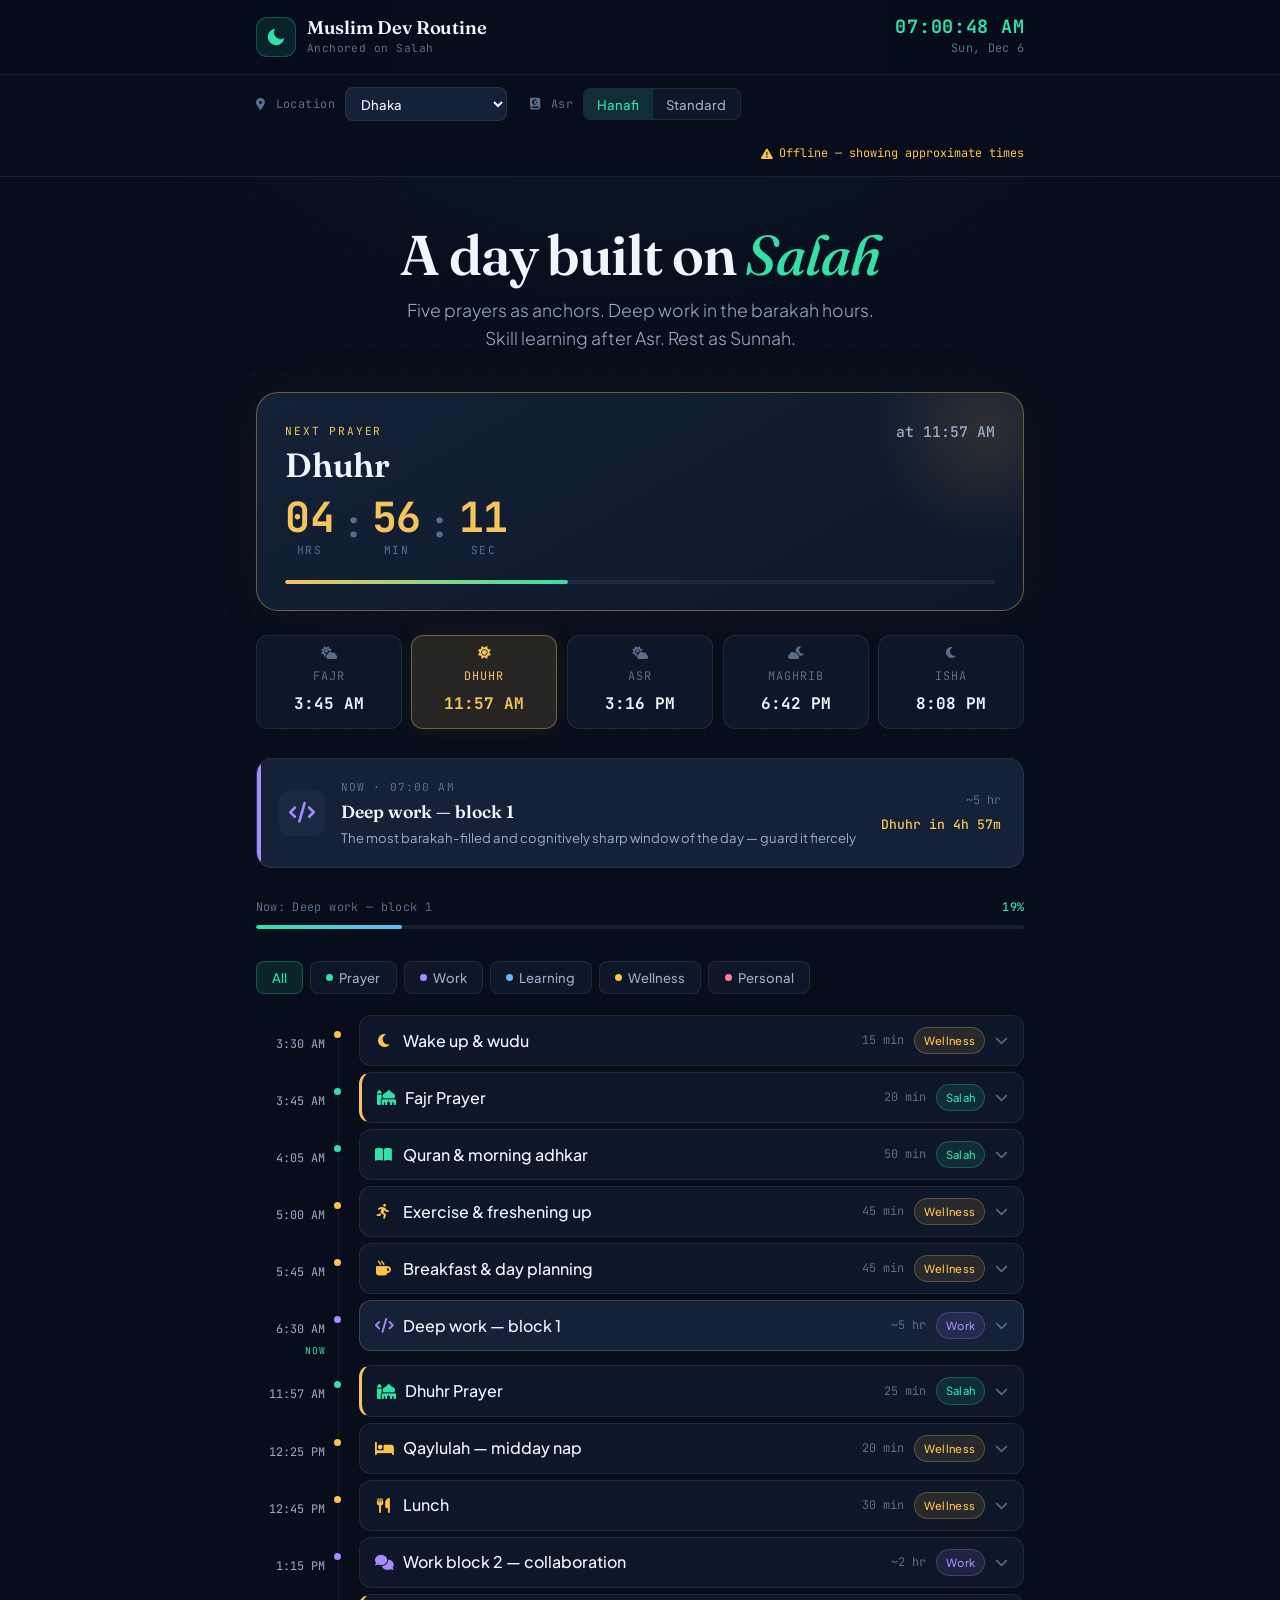
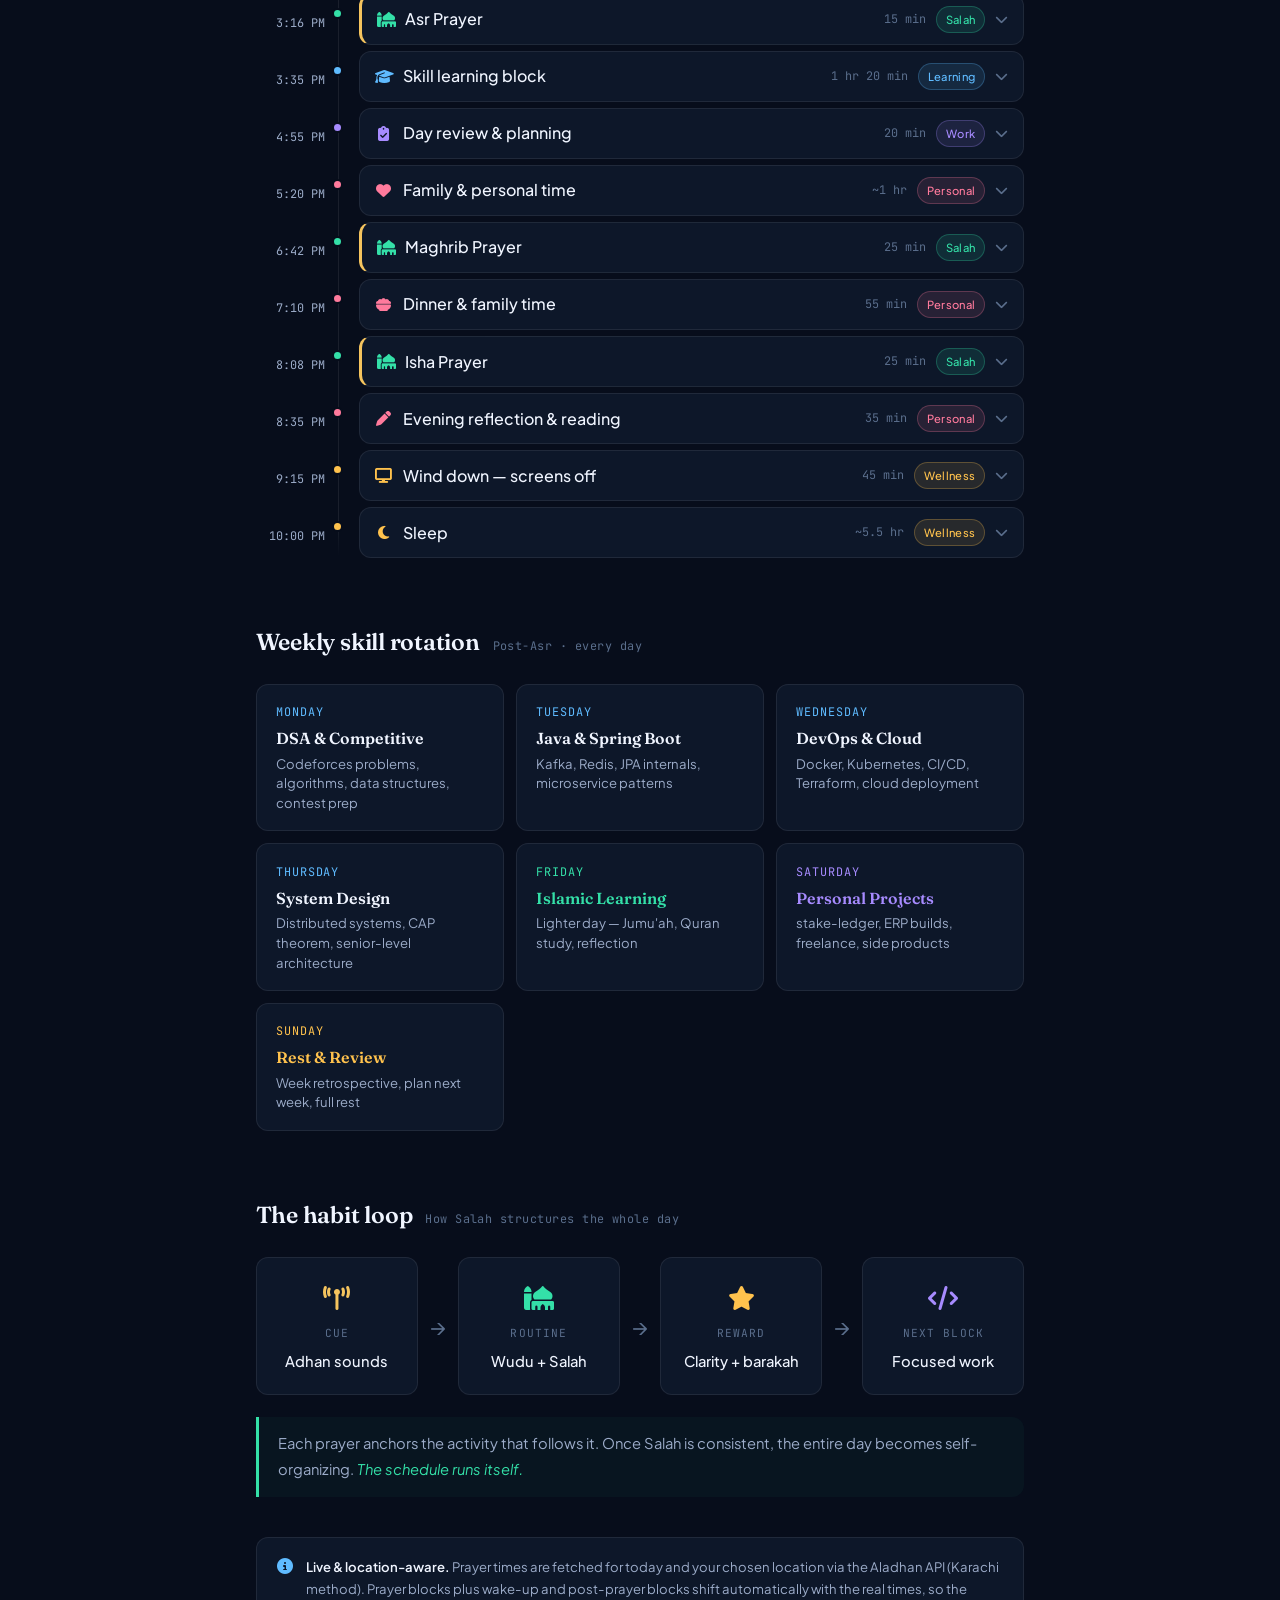
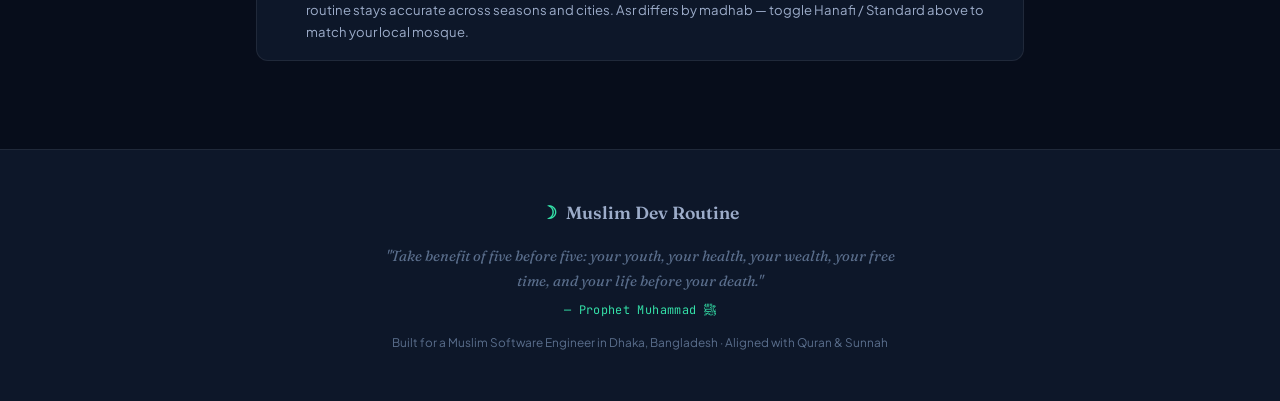
==== commit 5004cb68: "v0.3" ====
--- a/index.html
+++ b/index.html
@@ -3,27 +3,23 @@
 <head>
   <meta charset="UTF-8" />
   <meta name="viewport" content="width=device-width, initial-scale=1.0" />
-  <meta name="description" content="A complete daily routine for a Muslim Software Engineer — anchored around the five daily prayers with deep work, skill learning, and Sunnah habits." />
-  <title>Muslim Dev Routine · Dhaka</title>
-
-  <!-- Fonts -->
+  <meta name="description" content="A complete daily routine for a Muslim Software Engineer — anchored around the five daily prayers with live times, deep work, skill learning, and Sunnah habits." />
+  <title>Muslim Dev Routine</title>
+
+  <!-- Fonts: Fraunces (display serif) · Plus Jakarta Sans (body) · JetBrains Mono (time) -->
   <link rel="preconnect" href="https://fonts.googleapis.com" />
   <link rel="preconnect" href="https://fonts.gstatic.com" crossorigin />
-  <link href="https://fonts.googleapis.com/css2?family=Syne:wght@400;600;700;800&family=Space+Mono:wght@400;700&family=Outfit:wght@300;400;500;600&display=swap" rel="stylesheet" />
+  <link href="https://fonts.googleapis.com/css2?family=Fraunces:opsz,wght@9..144,400;9..144,500;9..144,600;9..144,700&family=Plus+Jakarta+Sans:wght@300;400;500;600;700&family=JetBrains+Mono:wght@400;500;700&display=swap" rel="stylesheet" />
 
   <!-- Icons -->
   <link rel="stylesheet" href="https://cdnjs.cloudflare.com/ajax/libs/font-awesome/6.5.0/css/all.min.css" />
 
-  <!-- Styles -->
   <link rel="stylesheet" href="style.css" />
 </head>
 <body>
 
-  <!-- Background decoration -->
   <div class="bg-dots" aria-hidden="true"></div>
   <div class="bg-glow" aria-hidden="true"></div>
-
-  <!-- Scroll progress -->
   <div class="scroll-bar" id="scrollBar" aria-hidden="true"></div>
 
   <!-- ═══ HEADER ═══ -->
@@ -31,33 +27,23 @@
     <div class="wrap header-wrap">
       <a class="brand" href="#" aria-label="Muslim Dev Routine">
         <span class="brand-moon" aria-hidden="true">
-          <svg width="20" height="20" viewBox="0 0 24 24" fill="none">
+          <svg width="22" height="22" viewBox="0 0 24 24" fill="none">
             <path d="M21 12.79A9 9 0 1 1 11.21 3 7 7 0 0 0 21 12.79z" fill="currentColor"/>
           </svg>
         </span>
-        <div>
-          <span class="brand-name">Muslim Dev</span>
-          <span class="brand-tagline">Daily Routine · Dhaka</span>
-        </div>
+        <span class="brand-text">
+          <span class="brand-name">Muslim Dev Routine</span>
+          <span class="brand-tagline">Anchored on Salah</span>
+        </span>
       </a>
-
-      <div class="header-clock" aria-live="polite">
+      <div class="header-clock" aria-live="off">
         <div class="clock-time" id="clockTime">--:--:--</div>
         <div class="clock-date" id="clockDate">Loading…</div>
       </div>
     </div>
   </header>
 
-  <!-- ═══ PRAYER STRIP ═══ -->
-  <aside class="prayer-strip" aria-label="Today's prayer times">
-    <div class="wrap prayer-wrap">
-      <span class="prayer-label" aria-hidden="true">Salah</span>
-      <div class="prayer-pills" id="prayerPills" role="list"></div>
-      <div class="prayer-next" id="prayerNext" aria-live="polite"></div>
-    </div>
-  </aside>
-
-  <!-- ═══ LOCATION + MADHAB CONTROLS ═══ -->
+  <!-- ═══ CONTROLS ═══ -->
   <div class="controls-bar">
     <div class="wrap controls-wrap">
       <div class="control-group">
@@ -74,15 +60,13 @@
           <option value="mymensingh">Mymensingh</option>
         </select>
       </div>
-
       <div class="control-group">
-        <span class="control-label"><i class="fas fa-book-quran" aria-hidden="true"></i> Asr (Madhab)</span>
+        <span class="control-label"><i class="fas fa-book-quran" aria-hidden="true"></i> Asr</span>
         <div class="madhab-toggle" role="tablist" aria-label="Asr calculation method">
           <button class="madhab-btn active" data-school="1" role="tab" aria-selected="true">Hanafi</button>
           <button class="madhab-btn" data-school="0" role="tab" aria-selected="false">Standard</button>
         </div>
       </div>
-
       <div class="live-banner" id="liveBanner">Loading…</div>
     </div>
   </div>
@@ -93,18 +77,38 @@
 
       <!-- Hero -->
       <section class="hero" aria-labelledby="heroTitle">
-        <h1 class="hero-title" id="heroTitle">A day built on Salah</h1>
+        <h1 class="hero-title" id="heroTitle">A day built on <em>Salah</em></h1>
         <p class="hero-sub">Five prayers as anchors. Deep work in the barakah hours. Skill learning after Asr. Rest as Sunnah.</p>
       </section>
 
+      <!-- ═══ NEXT-PRAYER COUNTDOWN ═══ -->
+      <section class="countdown" id="countdown" aria-label="Countdown to next prayer">
+        <div class="cd-top">
+          <span class="cd-kicker">Next prayer</span>
+          <span class="cd-target" id="cdTarget">—</span>
+        </div>
+        <div class="cd-name" id="cdName">—</div>
+        <div class="cd-timer" id="cdTimer" role="timer" aria-live="off">
+          <span class="cd-unit"><span class="cd-num" id="cdH">00</span><span class="cd-lab">hrs</span></span>
+          <span class="cd-colon">:</span>
+          <span class="cd-unit"><span class="cd-num" id="cdM">00</span><span class="cd-lab">min</span></span>
+          <span class="cd-colon">:</span>
+          <span class="cd-unit"><span class="cd-num" id="cdS">00</span><span class="cd-lab">sec</span></span>
+        </div>
+        <div class="cd-track" aria-hidden="true"><div class="cd-fill" id="cdFill"></div></div>
+      </section>
+
+      <!-- Prayer pills row -->
+      <div class="prayer-row" role="list" aria-label="Today's prayer times" id="prayerPills"></div>
+
       <!-- Now card -->
-      <div class="now-card" id="nowCard" aria-live="polite" aria-label="Current activity"></div>
+      <div class="now-card" id="nowCard" aria-live="off" aria-label="Current activity"></div>
 
       <!-- Day progress -->
       <div class="progress-row" role="group" aria-label="Day progress">
         <div class="progress-meta">
           <span id="progressLabel">Day progress</span>
-          <span class="progress-pct" id="progressPct" aria-live="polite">0%</span>
+          <span class="progress-pct" id="progressPct">0%</span>
         </div>
         <div class="progress-track" role="progressbar" aria-valuenow="0" aria-valuemin="0" aria-valuemax="100" id="progressTrack">
           <div class="progress-fill" id="progressFill"></div>
@@ -114,31 +118,12 @@
       <!-- Filter bar -->
       <nav class="filters" aria-label="Filter by category" role="tablist">
         <button class="filter active" data-cat="all" role="tab" aria-selected="true">All</button>
-        <button class="filter" data-cat="s" role="tab" aria-selected="false">
-          <span class="fdot fdot-s"></span>Prayer
-        </button>
-        <button class="filter" data-cat="w" role="tab" aria-selected="false">
-          <span class="fdot fdot-w"></span>Work
-        </button>
-        <button class="filter" data-cat="l" role="tab" aria-selected="false">
-          <span class="fdot fdot-l"></span>Learning
-        </button>
-        <button class="filter" data-cat="h" role="tab" aria-selected="false">
-          <span class="fdot fdot-h"></span>Wellness
-        </button>
-        <button class="filter" data-cat="f" role="tab" aria-selected="false">
-          <span class="fdot fdot-f"></span>Personal
-        </button>
+        <button class="filter" data-cat="s" role="tab" aria-selected="false"><span class="fdot fdot-s"></span>Prayer</button>
+        <button class="filter" data-cat="w" role="tab" aria-selected="false"><span class="fdot fdot-w"></span>Work</button>
+        <button class="filter" data-cat="l" role="tab" aria-selected="false"><span class="fdot fdot-l"></span>Learning</button>
+        <button class="filter" data-cat="h" role="tab" aria-selected="false"><span class="fdot fdot-h"></span>Wellness</button>
+        <button class="filter" data-cat="f" role="tab" aria-selected="false"><span class="fdot fdot-f"></span>Personal</button>
       </nav>
-
-      <!-- Legend -->
-      <div class="legend" aria-label="Color legend">
-        <span class="legend-item"><span class="ld ld-s"></span>Prayer</span>
-        <span class="legend-item"><span class="ld ld-w"></span>Deep work</span>
-        <span class="legend-item"><span class="ld ld-l"></span>Skill learning</span>
-        <span class="legend-item"><span class="ld ld-h"></span>Wellness</span>
-        <span class="legend-item"><span class="ld ld-f"></span>Personal</span>
-      </div>
 
       <!-- Timeline -->
       <section aria-label="Daily schedule">
@@ -149,7 +134,7 @@
       <section class="extra-section" aria-labelledby="weekTitle">
         <div class="extra-header">
           <h2 id="weekTitle">Weekly skill rotation</h2>
-          <span class="extra-sub">Post-Asr · 3:35 PM every day</span>
+          <span class="extra-sub">Post-Asr · every day</span>
         </div>
         <div class="week-grid" id="weekGrid"></div>
       </section>
@@ -162,27 +147,23 @@
         </div>
         <div class="habit-flow">
           <div class="habit-card">
-            <span class="habit-icon hc-gold"><i class="fas fa-broadcast-tower" aria-hidden="true"></i></span>
-            <span class="habit-step">Cue</span>
-            <span class="habit-desc">Adhan sounds</span>
+            <span class="habit-icon hc-gold"><i class="fas fa-tower-broadcast" aria-hidden="true"></i></span>
+            <span class="habit-step">Cue</span><span class="habit-desc">Adhan sounds</span>
           </div>
           <span class="habit-arrow" aria-hidden="true">→</span>
           <div class="habit-card">
             <span class="habit-icon hc-green"><i class="fas fa-mosque" aria-hidden="true"></i></span>
-            <span class="habit-step">Routine</span>
-            <span class="habit-desc">Wudu + Salah</span>
+            <span class="habit-step">Routine</span><span class="habit-desc">Wudu + Salah</span>
           </div>
           <span class="habit-arrow" aria-hidden="true">→</span>
           <div class="habit-card">
             <span class="habit-icon hc-amber"><i class="fas fa-star" aria-hidden="true"></i></span>
-            <span class="habit-step">Reward</span>
-            <span class="habit-desc">Clarity + barakah</span>
+            <span class="habit-step">Reward</span><span class="habit-desc">Clarity + barakah</span>
           </div>
           <span class="habit-arrow" aria-hidden="true">→</span>
           <div class="habit-card">
             <span class="habit-icon hc-purple"><i class="fas fa-code" aria-hidden="true"></i></span>
-            <span class="habit-step">Next block</span>
-            <span class="habit-desc">Focused work</span>
+            <span class="habit-step">Next block</span><span class="habit-desc">Focused work</span>
           </div>
         </div>
         <blockquote class="habit-quote">
@@ -191,19 +172,18 @@
         </blockquote>
       </section>
 
-      <!-- Seasonal note -->
+      <!-- Info note -->
       <div class="info-note" role="note">
         <i class="fas fa-circle-info" aria-hidden="true"></i>
         <div>
-          <strong>Live &amp; location-aware:</strong> Prayer times are fetched for today and your
-          chosen location via the Aladhan API (Karachi calculation method). The Fajr, Dhuhr, Asr,
-          Maghrib and Isha blocks — plus wake-up and post-prayer blocks — shift automatically with
-          the real times, so the routine stays accurate across seasons and cities.
-          Asr differs by madhab; toggle Hanafi/Standard above to match your local mosque.
-        </div>
-      </div>
-
-    </div><!-- /main-wrap -->
+          <strong>Live &amp; location-aware.</strong> Prayer times are fetched for today and your chosen
+          location via the Aladhan API (Karachi method). Prayer blocks plus wake-up and post-prayer blocks
+          shift automatically with the real times, so the routine stays accurate across seasons and cities.
+          Asr differs by madhab — toggle Hanafi / Standard above to match your local mosque.
+        </div>
+      </div>
+
+    </div>
   </main>
 
   <!-- ═══ FOOTER ═══ -->
--- a/style.css
+++ b/style.css
@@ -1,659 +1,363 @@
 /* ═══════════════════════════════════════════════════════════
    Muslim Dev Routine  ·  style.css
-   Theme: Desert Night  ·  Islamic elegance + dev precision
-   Fonts: Syne (headers) · Space Mono (labels) · Outfit (body)
+   Theme: Desert Night
+   Fonts: Fraunces (display) · Plus Jakarta Sans (body) · JetBrains Mono (time)
    ═══════════════════════════════════════════════════════════ */
 
-/* ─── Custom properties ─────────────────────────────────── */
 :root {
   /* Backgrounds */
-  --bg:   #060C18;
-  --s1:   #0C1525;
-  --s2:   #121E32;
-  --s3:   #18273F;
-  --s4:   #1F304D;
+  --bg:#070D1B; --s1:#0D1729; --s2:#142136; --s3:#1A2942; --s4:#21344F;
 
   /* Borders */
-  --bdr:  rgba(255,255,255,0.068);
-  --bdrh: rgba(255,255,255,0.13);
+  --bdr:rgba(255,255,255,.08); --bdrh:rgba(255,255,255,.15);
 
   /* Category colors */
-  --cs: #2EE8A5;           /* Prayer   – teal-green */
-  --cw: #9D7FFF;           /* Work     – violet     */
-  --cl: #5BB7FF;           /* Learning – sky blue   */
-  --ch: #FFB830;           /* Wellness – amber      */
-  --cf: #FF6B8E;           /* Personal – rose       */
-
-  /* Category alpha backgrounds */
-  --cs-a: rgba(46,232,165,.1);
-  --cw-a: rgba(157,127,255,.1);
-  --cl-a: rgba(91,183,255,.1);
-  --ch-a: rgba(255,184,48,.1);
-  --cf-a: rgba(255,107,142,.1);
-
-  /* Category subtle borders */
-  --cs-b: rgba(46,232,165,.22);
-  --cw-b: rgba(157,127,255,.22);
-  --cl-b: rgba(91,183,255,.22);
-  --ch-b: rgba(255,184,48,.22);
-  --cf-b: rgba(255,107,142,.22);
-
-  /* Prayer / gold accent */
-  --gold:  #F5B942;
-  --golda: rgba(245,185,66,.12);
+  --cs:#34E0A8; --cw:#A78BFF; --cl:#5FBBFF; --ch:#FFC24D; --cf:#FF7A9C;
+  --cs-a:rgba(52,224,168,.11); --cw-a:rgba(167,139,255,.11);
+  --cl-a:rgba(95,187,255,.11);  --ch-a:rgba(255,194,77,.11); --cf-a:rgba(255,122,156,.11);
+  --cs-b:rgba(52,224,168,.26); --cw-b:rgba(167,139,255,.26);
+  --cl-b:rgba(95,187,255,.26);  --ch-b:rgba(255,194,77,.26); --cf-b:rgba(255,122,156,.26);
+
+  /* Gold (prayer accent) */
+  --gold:#F5C45E; --golda:rgba(245,196,94,.13); --goldb:rgba(245,196,94,.4);
 
   /* Text */
-  --t1: #EDF4FF;
-  --t2: #8A9AB8;
-  --t3: #3E506C;
-
-  /* Typography */
-  --ff-h:  'Syne',       sans-serif;
-  --ff-b:  'Outfit',     sans-serif;
-  --ff-m:  'Space Mono', monospace;
+  --t1:#F0F5FF; --t2:#9CACC9; --t3:#5A6E8C;
+
+  /* Fonts */
+  --ff-h:'Fraunces',serif;
+  --ff-b:'Plus Jakarta Sans',sans-serif;
+  --ff-m:'JetBrains Mono',monospace;
+
+  /* Type scale (rem, base 16px) */
+  --fs-hero:clamp(2.4rem,6vw,3.5rem);
+  --fs-h2:1.45rem;
+  --fs-lg:1.1rem;
+  --fs-md:1rem;
+  --fs-sm:.92rem;
+  --fs-xs:.82rem;
+  --fs-2xs:.74rem;
+  --fs-label:.7rem;
 
   /* Layout */
-  --mw:  800px;
-  --r:   10px;
-  --rl:  14px;
+  --mw:820px; --r:12px; --rl:16px; --rx:22px;
 }
 
-/* ─── Reset ─────────────────────────────────────────────── */
-*, *::before, *::after { box-sizing: border-box; margin: 0; padding: 0; }
-html  { font-size: 16px; scroll-behavior: smooth; }
-body  {
-  background: var(--bg);
-  color: var(--t1);
-  font-family: var(--ff-b);
-  font-weight: 400;
-  line-height: 1.65;
-  min-height: 100vh;
-  overflow-x: hidden;
+*,*::before,*::after{box-sizing:border-box;margin:0;padding:0}
+html{font-size:16px;scroll-behavior:smooth;-webkit-text-size-adjust:100%}
+body{
+  background:var(--bg); color:var(--t1);
+  font-family:var(--ff-b); font-weight:400;
+  font-size:var(--fs-md); line-height:1.7;
+  min-height:100vh; overflow-x:hidden;
+  -webkit-font-smoothing:antialiased; text-rendering:optimizeLegibility;
 }
-a { color: var(--cl); text-decoration: none; }
-a:hover { text-decoration: underline; }
-button { border: none; background: none; cursor: pointer; font-family: inherit; }
-blockquote { font-style: normal; }
-
-/* ─── Wrapper ────────────────────────────────────────────── */
-.wrap {
-  max-width: var(--mw);
-  margin: 0 auto;
-  padding: 0 1.5rem;
+a{color:var(--cl);text-decoration:none}
+a:hover{text-decoration:underline}
+button{border:none;background:none;cursor:pointer;font-family:inherit}
+em{font-style:italic}
+
+.wrap{max-width:var(--mw);margin:0 auto;padding:0 1.6rem}
+
+/* Background */
+.bg-dots{position:fixed;inset:0;z-index:0;pointer-events:none;
+  background-image:radial-gradient(circle,rgba(255,255,255,.03) 1px,transparent 1px);
+  background-size:30px 30px}
+.bg-glow{position:fixed;top:-280px;left:50%;transform:translateX(-50%);
+  width:1100px;height:640px;z-index:0;pointer-events:none;
+  background:radial-gradient(ellipse,rgba(52,224,168,.06) 0%,rgba(95,187,255,.03) 42%,transparent 70%)}
+
+/* Scroll bar */
+.scroll-bar{position:fixed;top:0;left:0;height:3px;width:0%;z-index:1000;
+  background:linear-gradient(90deg,var(--cs),var(--cl));transition:width .12s linear}
+
+/* ─── HEADER ─── */
+.header{position:sticky;top:0;z-index:300;
+  background:rgba(7,13,27,.9);backdrop-filter:blur(18px);-webkit-backdrop-filter:blur(18px);
+  border-bottom:1px solid var(--bdr)}
+.header-wrap{display:flex;align-items:center;justify-content:space-between;gap:1rem;
+  padding-top:1rem;padding-bottom:1rem}
+.brand{display:flex;align-items:center;gap:.7rem;color:inherit}
+.brand-moon{width:40px;height:40px;border-radius:11px;flex-shrink:0;
+  background:var(--cs-a);border:1px solid var(--cs-b);color:var(--cs);
+  display:flex;align-items:center;justify-content:center;transition:background .2s}
+.brand:hover .brand-moon{background:rgba(52,224,168,.2)}
+.brand-text{display:flex;flex-direction:column;gap:1px}
+.brand-name{font-family:var(--ff-h);font-size:1.15rem;font-weight:600;
+  color:var(--t1);letter-spacing:-.01em;line-height:1.15}
+.brand-tagline{font-family:var(--ff-m);font-size:var(--fs-label);
+  color:var(--t3);letter-spacing:.04em}
+.header-clock{text-align:right}
+.clock-time{font-family:var(--ff-m);font-size:1.15rem;font-weight:700;
+  color:var(--cs);letter-spacing:.04em;line-height:1.2;font-variant-numeric:tabular-nums}
+.clock-date{font-family:var(--ff-m);font-size:var(--fs-2xs);color:var(--t3);letter-spacing:.03em}
+
+/* ─── CONTROLS ─── */
+.controls-bar{background:var(--bg);border-bottom:1px solid var(--bdr);position:relative;z-index:150}
+.controls-wrap{display:flex;align-items:center;gap:1.4rem;flex-wrap:wrap;
+  padding-top:.75rem;padding-bottom:.75rem}
+.control-group{display:flex;align-items:center;gap:.6rem}
+.control-label{font-family:var(--ff-m);font-size:var(--fs-2xs);
+  letter-spacing:.04em;color:var(--t3);white-space:nowrap}
+.control-label i{margin-right:3px}
+.control-select{background:var(--s2);color:var(--t1);border:1px solid var(--bdr);
+  border-radius:8px;padding:.4rem .7rem;font-family:var(--ff-b);font-size:var(--fs-xs);
+  font-weight:500;cursor:pointer;transition:border-color .18s}
+.control-select:hover{border-color:var(--bdrh)}
+.control-select:focus{outline:none;border-color:var(--cs-b)}
+.madhab-toggle{display:inline-flex;background:var(--s1);border:1px solid var(--bdr);
+  border-radius:8px;overflow:hidden}
+.madhab-btn{padding:.4rem .85rem;font-family:var(--ff-b);font-size:var(--fs-xs);
+  font-weight:500;color:var(--t2);transition:all .18s;white-space:nowrap}
+.madhab-btn:hover{color:var(--t1)}
+.madhab-btn.active{background:var(--cs-a);color:var(--cs)}
+.live-banner{margin-left:auto;font-family:var(--ff-m);font-size:var(--fs-2xs);
+  color:var(--t3);display:flex;align-items:center;gap:6px;white-space:nowrap}
+.live-banner.ok{color:var(--cs)}
+.live-banner.warn{color:var(--ch)}
+
+/* ─── MAIN ─── */
+.main-wrap{padding-top:3rem;padding-bottom:5.5rem;position:relative;z-index:1}
+
+/* Hero */
+.hero{text-align:center;margin-bottom:2.5rem}
+.hero-title{font-family:var(--ff-h);font-size:var(--fs-hero);font-weight:600;
+  letter-spacing:-.02em;line-height:1.08;margin-bottom:.7rem;font-optical-sizing:auto}
+.hero-title em{font-style:italic;color:var(--cs);font-weight:500}
+.hero-sub{font-size:var(--fs-lg);color:var(--t2);line-height:1.6;
+  max-width:480px;margin:0 auto;font-weight:300}
+
+/* ─── COUNTDOWN ─── */
+.countdown{
+  background:linear-gradient(150deg,var(--s2) 0%,var(--s1) 100%);
+  border:1px solid var(--goldb);border-radius:var(--rx);
+  padding:1.6rem 1.8rem;margin-bottom:1.5rem;position:relative;overflow:hidden;
+  box-shadow:0 0 60px rgba(245,196,94,.05)}
+.countdown::before{content:'';position:absolute;top:0;right:0;width:240px;height:240px;
+  background:radial-gradient(circle,var(--golda) 0%,transparent 68%);
+  transform:translate(35%,-35%);pointer-events:none}
+.cd-top{display:flex;align-items:center;justify-content:space-between;
+  position:relative;z-index:1}
+.cd-kicker{font-family:var(--ff-m);font-size:var(--fs-label);letter-spacing:.16em;
+  text-transform:uppercase;color:var(--gold)}
+.cd-target{font-family:var(--ff-m);font-size:var(--fs-sm);color:var(--t2);font-weight:500}
+.cd-name{font-family:var(--ff-h);font-size:2.1rem;font-weight:600;color:var(--t1);
+  line-height:1.1;margin:.2rem 0 .8rem;letter-spacing:-.01em;position:relative;z-index:1}
+.cd-timer{display:flex;align-items:flex-end;gap:.55rem;position:relative;z-index:1}
+.cd-unit{display:flex;flex-direction:column;align-items:center;gap:2px}
+.cd-num{font-family:var(--ff-m);font-size:2.6rem;font-weight:700;color:var(--gold);
+  line-height:1;font-variant-numeric:tabular-nums;letter-spacing:-.02em;min-width:1.7ch;text-align:center}
+.cd-lab{font-family:var(--ff-m);font-size:var(--fs-label);letter-spacing:.12em;
+  text-transform:uppercase;color:var(--t3)}
+.cd-colon{font-family:var(--ff-m);font-size:2.2rem;font-weight:700;color:var(--t3);
+  line-height:1;padding-bottom:1.1rem;animation:blink 1s step-start infinite}
+@keyframes blink{50%{opacity:.3}}
+.cd-track{height:4px;background:rgba(255,255,255,.07);border-radius:99px;
+  overflow:hidden;margin-top:1.3rem;position:relative;z-index:1}
+.cd-fill{height:100%;width:0%;border-radius:99px;
+  background:linear-gradient(90deg,var(--gold),var(--cs));transition:width 1s linear}
+
+/* ─── PRAYER ROW ─── */
+.prayer-row{display:grid;grid-template-columns:repeat(5,1fr);gap:.6rem;margin-bottom:1.8rem}
+.ppill{background:var(--s1);border:1px solid var(--bdr);border-radius:var(--r);
+  padding:.7rem .5rem;text-align:center;transition:all .25s;display:flex;
+  flex-direction:column;align-items:center;gap:.25rem}
+.ppill.active{background:var(--golda);border-color:var(--goldb);
+  box-shadow:0 0 24px rgba(245,196,94,.08)}
+.ppill-name{font-family:var(--ff-m);font-size:var(--fs-2xs);letter-spacing:.08em;
+  text-transform:uppercase;color:var(--t3)}
+.ppill-time{font-family:var(--ff-m);font-size:var(--fs-md);font-weight:700;
+  color:var(--t1);font-variant-numeric:tabular-nums}
+.ppill.active .ppill-name{color:var(--gold)}
+.ppill.active .ppill-time{color:var(--gold)}
+.ppill .ppill-icon{font-size:.8rem;color:var(--t3);margin-bottom:.1rem}
+.ppill.active .ppill-icon{color:var(--gold)}
+
+/* ─── NOW CARD ─── */
+.now-card{border-radius:var(--rl);border:1px solid var(--bdr);background:var(--s2);
+  margin-bottom:1.8rem;overflow:hidden;position:relative}
+.now-card::before{content:'';position:absolute;left:0;top:0;bottom:0;width:4px}
+.now-cat-s::before{background:var(--cs)} .now-cat-w::before{background:var(--cw)}
+.now-cat-l::before{background:var(--cl)} .now-cat-h::before{background:var(--ch)}
+.now-cat-f::before{background:var(--cf)}
+.now-cat-s .now-icon{color:var(--cs)} .now-cat-w .now-icon{color:var(--cw)}
+.now-cat-l .now-icon{color:var(--cl)} .now-cat-h .now-icon{color:var(--ch)}
+.now-cat-f .now-icon{color:var(--cf)}
+.now-card-inner{padding:1.2rem 1.4rem;display:grid;
+  grid-template-columns:auto 1fr auto;gap:1rem;align-items:center}
+.now-icon-wrap{width:46px;height:46px;border-radius:11px;flex-shrink:0;
+  display:flex;align-items:center;justify-content:center;background:var(--s3);font-size:1.3rem}
+.now-kicker{font-family:var(--ff-m);font-size:var(--fs-label);letter-spacing:.1em;
+  text-transform:uppercase;color:var(--t3);margin-bottom:.25rem}
+.now-name{font-family:var(--ff-h);font-size:var(--fs-lg);font-weight:600;color:var(--t1);line-height:1.25}
+.now-tip{font-size:var(--fs-xs);color:var(--t2);margin-top:.3rem;line-height:1.5;
+  display:-webkit-box;-webkit-line-clamp:2;-webkit-box-orient:vertical;overflow:hidden}
+.now-right{text-align:right;flex-shrink:0}
+.now-time{font-family:var(--ff-m);font-size:var(--fs-2xs);color:var(--t3);margin-bottom:.25rem}
+.now-next{font-family:var(--ff-m);font-size:var(--fs-xs);color:var(--gold);font-weight:500}
+
+/* ─── DAY PROGRESS ─── */
+.progress-row{margin-bottom:2rem}
+.progress-meta{display:flex;justify-content:space-between;font-family:var(--ff-m);
+  font-size:var(--fs-2xs);letter-spacing:.03em;color:var(--t3);margin-bottom:.5rem}
+.progress-pct{color:var(--cs);font-weight:500}
+.progress-track{height:4px;background:rgba(255,255,255,.07);border-radius:99px;overflow:hidden}
+.progress-fill{height:100%;width:0%;border-radius:99px;
+  background:linear-gradient(90deg,var(--cs),var(--cl));transition:width 1.2s cubic-bezier(.4,0,.2,1)}
+
+/* ─── FILTERS ─── */
+.filters{display:flex;gap:.45rem;flex-wrap:wrap;margin-bottom:1.3rem}
+.filter{display:flex;align-items:center;gap:6px;padding:.45rem .95rem;border-radius:8px;
+  font-size:var(--fs-xs);font-weight:500;color:var(--t2);
+  background:var(--s1);border:1px solid var(--bdr);transition:all .18s;white-space:nowrap}
+.filter:hover{color:var(--t1);background:var(--s2);border-color:var(--bdrh)}
+.filter.active{color:var(--cs);background:var(--cs-a);border-color:var(--cs-b)}
+.fdot{width:7px;height:7px;border-radius:50%;flex-shrink:0}
+.fdot-s{background:var(--cs)} .fdot-w{background:var(--cw)} .fdot-l{background:var(--cl)}
+.fdot-h{background:var(--ch)} .fdot-f{background:var(--cf)}
+
+/* ─── TIMELINE ─── */
+.timeline{position:relative}
+.timeline::before{content:'';position:absolute;left:82px;top:0;bottom:0;width:1px;
+  background:linear-gradient(to bottom,transparent 0%,var(--bdr) 3%,var(--bdr) 97%,transparent 100%)}
+.block{display:flex;align-items:flex-start;margin-bottom:6px;opacity:0;transform:translateX(-8px);
+  transition:opacity .35s ease,transform .35s ease,max-height .25s ease,margin .25s ease}
+.block.in{opacity:1;transform:translateX(0)}
+.block.out{opacity:0;max-height:0!important;margin-bottom:0;pointer-events:none;overflow:hidden}
+.block.is-now .blk-card{border-color:var(--bdrh);background:var(--s2)}
+.blk-time{width:74px;flex-shrink:0;text-align:right;padding-top:13px;padding-right:4px}
+.blk-time-val{font-family:var(--ff-m);font-size:var(--fs-2xs);color:var(--t2);
+  letter-spacing:.01em;line-height:1.2;font-variant-numeric:tabular-nums}
+.blk-now-badge{font-family:var(--ff-m);font-size:.6rem;letter-spacing:.08em;
+  text-transform:uppercase;color:var(--cs);display:block;margin-top:3px;animation:pulse 2s ease infinite}
+@keyframes pulse{0%,100%{opacity:1}50%{opacity:.35}}
+.blk-dot-col{width:16px;display:flex;justify-content:center;flex-shrink:0}
+.blk-dot{width:11px;height:11px;border-radius:50%;margin-top:14px;border:2.5px solid var(--bg);
+  flex-shrink:0;transition:transform .2s}
+.block:hover .blk-dot{transform:scale(1.4)}
+.cat-s .blk-dot{background:var(--cs)} .cat-w .blk-dot{background:var(--cw)}
+.cat-l .blk-dot{background:var(--cl)} .cat-h .blk-dot{background:var(--ch)}
+.cat-f .blk-dot{background:var(--cf)}
+.blk-card{flex:1;margin-left:13px;border-radius:var(--r);padding:11px 15px;
+  border:1px solid var(--bdr);background:var(--s1);cursor:pointer;user-select:none;
+  transition:background .18s,border-color .18s,box-shadow .18s}
+.blk-card:hover{background:var(--s2)}
+.block.anchor .blk-card{border-left:3px solid var(--gold)}
+.block.anchor:hover .blk-card{box-shadow:0 0 22px rgba(245,196,94,.08)}
+.cat-s .blk-card:hover{border-color:var(--cs-b)} .cat-w .blk-card:hover{border-color:var(--cw-b)}
+.cat-l .blk-card:hover{border-color:var(--cl-b)} .cat-h .blk-card:hover{border-color:var(--ch-b)}
+.cat-f .blk-card:hover{border-color:var(--cf-b)}
+.blk-head{display:flex;align-items:center;gap:10px}
+.blk-ico{font-size:15px;flex-shrink:0;width:18px;text-align:center;transition:transform .2s}
+.block:hover .blk-ico{transform:scale(1.15)}
+.cat-s .blk-ico{color:var(--cs)} .cat-w .blk-ico{color:var(--cw)}
+.cat-l .blk-ico{color:var(--cl)} .cat-h .blk-ico{color:var(--ch)} .cat-f .blk-ico{color:var(--cf)}
+.blk-name{font-size:var(--fs-md);font-weight:500;color:var(--t1);flex:1;line-height:1.35}
+.blk-dur{font-family:var(--ff-m);font-size:var(--fs-2xs);color:var(--t3);flex-shrink:0}
+.blk-badge{font-size:var(--fs-label);padding:3px 9px;border-radius:20px;flex-shrink:0;
+  letter-spacing:.03em;font-weight:500;border:1px solid transparent;white-space:nowrap}
+.cat-s .blk-badge{background:var(--cs-a);color:var(--cs);border-color:var(--cs-b)}
+.cat-w .blk-badge{background:var(--cw-a);color:var(--cw);border-color:var(--cw-b)}
+.cat-l .blk-badge{background:var(--cl-a);color:var(--cl);border-color:var(--cl-b)}
+.cat-h .blk-badge{background:var(--ch-a);color:var(--ch);border-color:var(--ch-b)}
+.cat-f .blk-badge{background:var(--cf-a);color:var(--cf);border-color:var(--cf-b)}
+.blk-chev{font-size:13px;color:var(--t3);flex-shrink:0;transition:transform .22s cubic-bezier(.4,0,.2,1)}
+.block.expanded .blk-chev{transform:rotate(180deg)}
+.blk-detail-wrap{display:grid;grid-template-rows:0fr;transition:grid-template-rows .28s cubic-bezier(.4,0,.2,1)}
+.blk-detail-wrap.open{grid-template-rows:1fr}
+.blk-detail-inner{overflow:hidden}
+.blk-detail{margin-top:12px;padding-top:12px;border-top:1px solid var(--bdr)}
+.tip-list{list-style:none}
+.tip-list li{font-size:var(--fs-sm);color:var(--t2);padding:4px 0;display:flex;gap:10px;
+  line-height:1.6;align-items:flex-start}
+.tip-list li::before{content:'›';color:var(--cs);flex-shrink:0;font-size:1.15rem;line-height:1.3;font-weight:700}
+
+/* ─── EXTRA SECTIONS ─── */
+.extra-section{margin-top:4rem}
+.extra-header{display:flex;align-items:baseline;gap:.8rem;flex-wrap:wrap;margin-bottom:1.4rem}
+.extra-header h2{font-family:var(--ff-h);font-size:var(--fs-h2);font-weight:600;
+  letter-spacing:-.01em;color:var(--t1)}
+.extra-sub{font-family:var(--ff-m);font-size:var(--fs-2xs);letter-spacing:.04em;color:var(--t3)}
+
+/* Weekly grid */
+.week-grid{display:grid;grid-template-columns:repeat(auto-fill,minmax(210px,1fr));gap:.75rem}
+.wk-card{background:var(--s1);border:1px solid var(--bdr);border-radius:var(--r);
+  padding:1.1rem 1.2rem;transition:all .18s}
+.wk-card:hover{background:var(--s2);border-color:var(--bdrh);transform:translateY(-2px)}
+.wk-day{font-family:var(--ff-m);font-size:var(--fs-2xs);letter-spacing:.08em;
+  text-transform:uppercase;color:var(--cl);margin-bottom:.35rem}
+.wk-topic{font-family:var(--ff-h);font-size:var(--fs-md);font-weight:600;color:var(--t1);
+  margin-bottom:.3rem;line-height:1.3}
+.wk-desc{font-size:var(--fs-xs);color:var(--t2);line-height:1.5}
+.wk-fri .wk-day,.wk-fri .wk-topic{color:var(--cs)}
+.wk-sat .wk-day,.wk-sat .wk-topic{color:var(--cw)}
+.wk-sun .wk-day,.wk-sun .wk-topic{color:var(--ch)}
+
+/* Habit loop */
+.habit-flow{display:flex;align-items:center;gap:.75rem;flex-wrap:wrap;margin-bottom:1.4rem}
+.habit-card{background:var(--s1);border:1px solid var(--bdr);border-radius:var(--r);
+  padding:1.2rem 1.3rem;text-align:center;flex:1;min-width:120px;
+  display:flex;flex-direction:column;align-items:center;gap:.4rem;transition:all .18s}
+.habit-card:hover{background:var(--s2);border-color:var(--bdrh)}
+.habit-icon{font-size:1.5rem}
+.hc-gold{color:var(--gold)} .hc-green{color:var(--cs)} .hc-amber{color:var(--ch)} .hc-purple{color:var(--cw)}
+.habit-step{font-family:var(--ff-m);font-size:var(--fs-label);letter-spacing:.1em;
+  text-transform:uppercase;color:var(--t3)}
+.habit-desc{font-size:var(--fs-sm);font-weight:500;color:var(--t1)}
+.habit-arrow{font-size:1.4rem;color:var(--t3);flex-shrink:0}
+.habit-quote{font-size:var(--fs-sm);color:var(--t2);line-height:1.75;
+  border-left:3px solid var(--cs);padding:.9rem 1.2rem;border-radius:0 var(--r) var(--r) 0;
+  background:rgba(52,224,168,.04)}
+.habit-quote em{color:var(--cs);font-style:italic}
+
+/* Info note */
+.info-note{display:flex;gap:.85rem;align-items:flex-start;margin-top:2.5rem;
+  background:var(--s1);border:1px solid var(--bdr);border-radius:var(--r);
+  padding:1.1rem 1.25rem;font-size:var(--fs-xs);color:var(--t2);line-height:1.65}
+.info-note>i{color:var(--cl);font-size:1rem;margin-top:.15rem;flex-shrink:0}
+.info-note strong{color:var(--t1);font-weight:600}
+
+/* ─── FOOTER ─── */
+.footer{background:var(--s1);border-top:1px solid var(--bdr);padding:3rem 0;position:relative;z-index:1}
+.footer-wrap{text-align:center}
+.footer-brand{font-family:var(--ff-h);font-size:var(--fs-lg);font-weight:600;color:var(--t2);margin-bottom:1rem}
+.footer-brand span{color:var(--cs);margin-right:.35rem}
+.footer-hadith{font-family:var(--ff-h);font-size:var(--fs-sm);color:var(--t3);font-style:italic;
+  max-width:540px;margin:0 auto .8rem;line-height:1.7}
+.footer-hadith cite{display:block;font-style:normal;color:var(--cs);font-family:var(--ff-m);
+  font-size:var(--fs-2xs);letter-spacing:.03em;margin-top:.35rem}
+.footer-note{font-size:var(--fs-2xs);color:var(--t3)}
+
+:focus-visible{outline:2px solid var(--cs);outline-offset:3px;border-radius:5px}
+
+/* ─── RESPONSIVE ─── */
+@media (max-width:640px){
+  .wrap{padding:0 1.1rem}
+  .header-wrap{padding-top:.8rem;padding-bottom:.8rem}
+  .brand-name{font-size:1.05rem}
+  .clock-time{font-size:1rem}
+  .controls-wrap{gap:.85rem}
+  .live-banner{margin-left:0;width:100%;order:3}
+  .countdown{padding:1.3rem 1.3rem;border-radius:var(--rl)}
+  .cd-name{font-size:1.7rem}
+  .cd-num{font-size:2.1rem}
+  .cd-colon{font-size:1.8rem;padding-bottom:.95rem}
+  .prayer-row{grid-template-columns:repeat(5,1fr);gap:.35rem}
+  .ppill{padding:.55rem .25rem}
+  .ppill-time{font-size:var(--fs-xs)}
+  .ppill-name{font-size:.62rem}
+  .timeline::before{left:66px}
+  .blk-time{width:58px}
+  .blk-badge{display:none}
+  .now-card-inner{grid-template-columns:auto 1fr}
+  .now-right{display:none}
+  .habit-arrow{display:none}
+  .habit-card{min-width:calc(50% - .4rem);flex:none}
+  .extra-header{flex-direction:column;gap:.2rem}
+  .week-grid{grid-template-columns:1fr}
 }
-
-/* ─── Background ─────────────────────────────────────────── */
-.bg-dots {
-  position: fixed; inset: 0;
-  background-image:
-    radial-gradient(circle, rgba(255,255,255,.028) 1px, transparent 1px);
-  background-size: 28px 28px;
-  pointer-events: none; z-index: 0;
+@media (max-width:400px){
+  .blk-dur{display:none}
+  .filter{font-size:var(--fs-2xs);padding:.4rem .7rem}
+  .cd-num{font-size:1.8rem}
 }
-.bg-glow {
-  position: fixed;
-  top: -260px; left: 50%; transform: translateX(-50%);
-  width: 1000px; height: 600px;
-  background: radial-gradient(ellipse,
-    rgba(46,232,165,.05) 0%,
-    rgba(91,183,255,.025) 40%,
-    transparent 70%);
-  pointer-events: none; z-index: 0;
-}
-
-/* ─── Scroll progress bar ───────────────────────────────── */
-.scroll-bar {
-  position: fixed; top: 0; left: 0; height: 2px;
-  width: 0%; z-index: 1000;
-  background: linear-gradient(90deg, var(--cs), var(--cl));
-  transition: width .12s linear;
-}
-
-/* ─── HEADER ─────────────────────────────────────────────── */
-.header {
-  position: sticky; top: 0; z-index: 300;
-  background: rgba(6,12,24,.88);
-  backdrop-filter: blur(18px);
-  -webkit-backdrop-filter: blur(18px);
-  border-bottom: 1px solid var(--bdr);
-}
-.header-wrap {
-  display: flex; align-items: center;
-  justify-content: space-between; gap: 1rem;
-  padding-top: .85rem; padding-bottom: .85rem;
-}
-.brand {
-  display: flex; align-items: center; gap: .65rem;
-  color: inherit; text-decoration: none;
-}
-.brand-moon {
-  width: 36px; height: 36px; border-radius: 9px; flex-shrink: 0;
-  background: var(--cs-a); border: 1px solid var(--cs-b);
-  color: var(--cs);
-  display: flex; align-items: center; justify-content: center;
-  transition: background .2s;
-}
-.brand:hover .brand-moon { background: rgba(46,232,165,.18); }
-.brand-name {
-  display: block;
-  font-family: var(--ff-h); font-size: 1rem; font-weight: 700;
-  color: var(--t1); letter-spacing: -.02em; line-height: 1.2;
-}
-.brand-tagline {
-  display: block;
-  font-family: var(--ff-m); font-size: .6rem;
-  color: var(--t3); letter-spacing: .06em;
-}
-.header-clock { text-align: right; }
-.clock-time {
-  font-family: var(--ff-m); font-size: 1.05rem; font-weight: 700;
-  color: var(--cs); letter-spacing: .06em; line-height: 1.2;
-}
-.clock-date {
-  font-family: var(--ff-m); font-size: .62rem;
-  color: var(--t3); letter-spacing: .04em;
-}
-
-/* ─── PRAYER STRIP ───────────────────────────────────────── */
-.prayer-strip {
-  background: var(--s1); border-bottom: 1px solid var(--bdr);
-  position: relative; z-index: 200;
-}
-.prayer-wrap {
-  display: flex; align-items: center; gap: .9rem; flex-wrap: wrap;
-  padding-top: .55rem; padding-bottom: .55rem;
-}
-.prayer-label {
-  font-family: var(--ff-m); font-size: .58rem;
-  letter-spacing: .1em; text-transform: uppercase;
-  color: var(--t3); flex-shrink: 0; white-space: nowrap;
-}
-.prayer-pills {
-  display: flex; gap: 3px; flex-wrap: wrap; flex: 1;
-}
-.ppill {
-  display: flex; flex-direction: column; align-items: center;
-  padding: .28rem .65rem; border-radius: 7px;
-  border: 1px solid transparent; min-width: 56px;
-  transition: all .3s;
-}
-.ppill.active {
-  background: var(--golda);
-  border-color: rgba(245,185,66,.38);
-}
-.ppill-name {
-  font-family: var(--ff-m); font-size: .52rem;
-  letter-spacing: .08em; text-transform: uppercase;
-  color: var(--t3); line-height: 1.2;
-}
-.ppill-time {
-  font-family: var(--ff-m); font-size: .78rem; font-weight: 700;
-  color: var(--t2); line-height: 1.3;
-}
-.ppill.active .ppill-name { color: var(--gold); }
-.ppill.active .ppill-time { color: var(--gold); }
-.prayer-next {
-  font-family: var(--ff-m); font-size: .7rem;
-  color: var(--t2); white-space: nowrap; flex-shrink: 0;
-}
-.prayer-next strong { color: var(--gold); }
-
-/* ─── CONTROLS BAR ───────────────────────────────────────── */
-.controls-bar {
-  background: var(--bg); border-bottom: 1px solid var(--bdr);
-  position: relative; z-index: 150;
-}
-.controls-wrap {
-  display: flex; align-items: center; gap: 1.25rem; flex-wrap: wrap;
-  padding-top: .6rem; padding-bottom: .6rem;
-}
-.control-group { display: flex; align-items: center; gap: .5rem; }
-.control-label {
-  font-family: var(--ff-m); font-size: .62rem;
-  letter-spacing: .05em; color: var(--t3); white-space: nowrap;
-}
-.control-label i { margin-right: 2px; }
-.control-select {
-  background: var(--s2); color: var(--t1);
-  border: 1px solid var(--bdr); border-radius: 7px;
-  padding: .3rem .6rem; font-family: var(--ff-b); font-size: .78rem;
-  cursor: pointer; transition: border-color .18s;
-}
-.control-select:hover { border-color: var(--bdrh); }
-.control-select:focus { outline: none; border-color: var(--cs-b); }
-
-.madhab-toggle {
-  display: inline-flex; background: var(--s1);
-  border: 1px solid var(--bdr); border-radius: 7px; overflow: hidden;
-}
-.madhab-btn {
-  padding: .3rem .7rem; font-family: var(--ff-b); font-size: .74rem;
-  color: var(--t2); transition: all .18s; white-space: nowrap;
-}
-.madhab-btn:hover { color: var(--t1); }
-.madhab-btn.active { background: var(--cs-a); color: var(--cs); }
-
-.live-banner {
-  margin-left: auto;
-  font-family: var(--ff-m); font-size: .66rem;
-  color: var(--t3); display: flex; align-items: center; gap: 5px;
-  white-space: nowrap;
-}
-.live-banner.ok   { color: var(--cs); }
-.live-banner.warn { color: var(--ch); }
-
-/* ─── MAIN ───────────────────────────────────────────────── */
-.main-wrap { padding-top: 2.75rem; padding-bottom: 5rem; position: relative; z-index: 1; }
-
-/* ─── Hero ───────────────────────────────────────────────── */
-.hero { text-align: center; margin-bottom: 2.25rem; }
-.hero-title {
-  font-family: var(--ff-h);
-  font-size: clamp(1.85rem, 5vw, 2.6rem);
-  font-weight: 800; letter-spacing: -.03em; line-height: 1.15;
-  margin-bottom: .55rem;
-}
-.hero-sub {
-  font-size: .95rem; color: var(--t2); line-height: 1.65;
-  max-width: 430px; margin: 0 auto;
-}
-
-/* ─── Now card ───────────────────────────────────────────── */
-.now-card {
-  border-radius: var(--rl); border: 1px solid var(--bdr);
-  background: var(--s2); margin-bottom: 1.75rem;
-  overflow: hidden; position: relative;
-}
-.now-card-inner {
-  padding: 1.1rem 1.3rem;
-  display: grid;
-  grid-template-columns: auto 1fr auto;
-  gap: .75rem; align-items: center;
-}
-.now-card::before {
-  content: ''; position: absolute; left: 0; top: 0; bottom: 0;
-  width: 3px;
-  border-radius: 99px 0 0 99px;
-}
-.now-cat-s::before { background: var(--cs); }
-.now-cat-w::before { background: var(--cw); }
-.now-cat-l::before { background: var(--cl); }
-.now-cat-h::before { background: var(--ch); }
-.now-cat-f::before { background: var(--cf); }
-.now-cat-s .now-icon { color: var(--cs); }
-.now-cat-w .now-icon { color: var(--cw); }
-.now-cat-l .now-icon { color: var(--cl); }
-.now-cat-h .now-icon { color: var(--ch); }
-.now-cat-f .now-icon { color: var(--cf); }
-
-.now-icon-wrap {
-  width: 40px; height: 40px; border-radius: 9px; flex-shrink: 0;
-  display: flex; align-items: center; justify-content: center;
-  background: var(--s3); font-size: 1.1rem;
-}
-.now-meta {}
-.now-kicker {
-  font-family: var(--ff-m); font-size: .58rem;
-  letter-spacing: .1em; text-transform: uppercase;
-  color: var(--t3); margin-bottom: .15rem;
-}
-.now-name {
-  font-size: .95rem; font-weight: 600; color: var(--t1);
-  line-height: 1.3;
-}
-.now-tip {
-  font-size: .78rem; color: var(--t2); margin-top: .2rem;
-  line-height: 1.45; display: -webkit-box;
-  -webkit-line-clamp: 1; -webkit-box-orient: vertical; overflow: hidden;
-}
-.now-right { text-align: right; flex-shrink: 0; }
-.now-time {
-  font-family: var(--ff-m); font-size: .7rem; color: var(--t3);
-  margin-bottom: .2rem;
-}
-.now-next {
-  font-family: var(--ff-m); font-size: .68rem;
-  color: var(--gold);
-}
-
-/* ─── Day progress ───────────────────────────────────────── */
-.progress-row { margin-bottom: 1.75rem; }
-.progress-meta {
-  display: flex; justify-content: space-between;
-  font-family: var(--ff-m); font-size: .64rem;
-  letter-spacing: .05em; color: var(--t3); margin-bottom: .4rem;
-}
-.progress-pct { color: var(--cs); }
-.progress-track {
-  height: 3px; background: rgba(255,255,255,.06);
-  border-radius: 99px; overflow: hidden;
-}
-.progress-fill {
-  height: 100%; width: 0%;
-  background: linear-gradient(90deg, var(--cs), var(--cl));
-  border-radius: 99px;
-  transition: width 1.2s cubic-bezier(.4,0,.2,1);
-}
-
-/* ─── Filter bar ─────────────────────────────────────────── */
-.filters {
-  display: flex; gap: .35rem; flex-wrap: wrap; margin-bottom: 1.1rem;
-}
-.filter {
-  display: flex; align-items: center; gap: 5px;
-  padding: .36rem .82rem; border-radius: 7px; font-size: .78rem;
-  font-weight: 500; color: var(--t2);
-  background: var(--s1); border: 1px solid var(--bdr);
-  transition: all .18s; white-space: nowrap; user-select: none;
-}
-.filter:hover { color: var(--t1); background: var(--s2); border-color: var(--bdrh); }
-.filter.active { color: var(--cs); background: var(--cs-a); border-color: var(--cs-b); }
-.fdot {
-  width: 6px; height: 6px; border-radius: 50%; flex-shrink: 0;
-}
-.fdot-s { background: var(--cs); }
-.fdot-w { background: var(--cw); }
-.fdot-l { background: var(--cl); }
-.fdot-h { background: var(--ch); }
-.fdot-f { background: var(--cf); }
-
-/* ─── Legend ─────────────────────────────────────────────── */
-.legend {
-  display: flex; flex-wrap: wrap; gap: .65rem; margin-bottom: 1.75rem;
-}
-.legend-item {
-  display: flex; align-items: center; gap: 5px;
-  font-size: .72rem; color: var(--t3);
-}
-.ld {
-  width: 7px; height: 7px; border-radius: 50%; flex-shrink: 0;
-}
-.ld-s { background: var(--cs); }
-.ld-w { background: var(--cw); }
-.ld-l { background: var(--cl); }
-.ld-h { background: var(--ch); }
-.ld-f { background: var(--cf); }
-
-/* ─── TIMELINE ───────────────────────────────────────────── */
-.timeline { position: relative; }
-.timeline::before {
-  content: ''; position: absolute;
-  left: 72px; top: 0; bottom: 0; width: 1px;
-  background: linear-gradient(
-    to bottom,
-    transparent 0%, var(--bdr) 3%,
-    var(--bdr) 97%, transparent 100%
-  );
-}
-
-/* ─── Block ──────────────────────────────────────────────── */
-.block {
-  display: flex; align-items: flex-start;
-  margin-bottom: 4px;
-  opacity: 0; transform: translateX(-8px);
-  transition: opacity .35s ease, transform .35s ease,
-              max-height .25s ease, margin .25s ease;
-}
-.block.in  { opacity: 1; transform: translateX(0); }
-.block.out { opacity: 0; max-height: 0 !important; margin-bottom: 0; pointer-events: none; overflow: hidden; }
-
-/* Current block */
-.block.is-now .blk-card {
-  border-color: var(--bdrh);
-  background: var(--s2);
-}
-
-/* Time column */
-.blk-time {
-  width: 66px; flex-shrink: 0; text-align: right;
-  padding-top: 11px; padding-right: 2px;
-}
-.blk-time-val {
-  font-family: var(--ff-m); font-size: .62rem;
-  color: var(--t3); letter-spacing: .02em; line-height: 1.2;
-}
-.blk-now-badge {
-  font-family: var(--ff-m); font-size: .5rem;
-  letter-spacing: .08em; text-transform: uppercase;
-  color: var(--cs); display: block; margin-top: 2px;
-  animation: pulse 2s ease infinite;
-}
-@keyframes pulse {
-  0%,100% { opacity: 1; } 50% { opacity: .35; }
-}
-
-/* Dot column */
-.blk-dot-col { width: 14px; display: flex; justify-content: center; flex-shrink: 0; }
-.blk-dot {
-  width: 10px; height: 10px; border-radius: 50%;
-  margin-top: 12px; border: 2px solid var(--bg); flex-shrink: 0;
-  transition: transform .2s, box-shadow .2s;
-}
-.block:hover .blk-dot { transform: scale(1.4); }
-
-.cat-s .blk-dot { background: var(--cs); }
-.cat-w .blk-dot { background: var(--cw); }
-.cat-l .blk-dot { background: var(--cl); }
-.cat-h .blk-dot { background: var(--ch); }
-.cat-f .blk-dot { background: var(--cf); }
-
-/* Card */
-.blk-card {
-  flex: 1; margin-left: 11px;
-  border-radius: var(--r); padding: 9px 13px;
-  border: 1px solid var(--bdr); background: var(--s1);
-  cursor: pointer; user-select: none;
-  transition: background .18s, border-color .18s, box-shadow .18s;
-}
-.blk-card:hover { background: var(--s2); }
-
-/* Prayer anchor */
-.block.anchor .blk-card { border-left: 2.5px solid var(--gold); }
-.block.anchor:hover .blk-card { box-shadow: 0 0 22px rgba(245,185,66,.07); }
-
-/* Category hover borders */
-.cat-s .blk-card:hover { border-color: var(--cs-b); }
-.cat-w .blk-card:hover { border-color: var(--cw-b); }
-.cat-l .blk-card:hover { border-color: var(--cl-b); }
-.cat-h .blk-card:hover { border-color: var(--ch-b); }
-.cat-f .blk-card:hover { border-color: var(--cf-b); }
-
-/* Card head row */
-.blk-head { display: flex; align-items: center; gap: 8px; }
-.blk-ico {
-  font-size: 13px; flex-shrink: 0; width: 16px;
-  text-align: center; transition: transform .2s;
-}
-.block:hover .blk-ico { transform: scale(1.15); }
-.cat-s .blk-ico { color: var(--cs); }
-.cat-w .blk-ico { color: var(--cw); }
-.cat-l .blk-ico { color: var(--cl); }
-.cat-h .blk-ico { color: var(--ch); }
-.cat-f .blk-ico { color: var(--cf); }
-
-.blk-name {
-  font-size: .87rem; font-weight: 500; color: var(--t1);
-  flex: 1; line-height: 1.3;
-}
-.blk-dur {
-  font-family: var(--ff-m); font-size: .6rem;
-  color: var(--t3); flex-shrink: 0; letter-spacing: .02em;
-}
-.blk-badge {
-  font-size: .58rem; padding: 2px 7px; border-radius: 20px;
-  flex-shrink: 0; letter-spacing: .04em; border: 1px solid transparent;
-  white-space: nowrap;
-}
-.cat-s .blk-badge { background: var(--cs-a); color: var(--cs); border-color: var(--cs-b); }
-.cat-w .blk-badge { background: var(--cw-a); color: var(--cw); border-color: var(--cw-b); }
-.cat-l .blk-badge { background: var(--cl-a); color: var(--cl); border-color: var(--cl-b); }
-.cat-h .blk-badge { background: var(--ch-a); color: var(--ch); border-color: var(--ch-b); }
-.cat-f .blk-badge { background: var(--cf-a); color: var(--cf); border-color: var(--cf-b); }
-
-.blk-chev {
-  font-size: 11px; color: var(--t3); flex-shrink: 0;
-  transition: transform .22s cubic-bezier(.4,0,.2,1);
-}
-.block.expanded .blk-chev { transform: rotate(180deg); }
-
-/* ── Smooth accordion via CSS Grid trick ── */
-.blk-detail-wrap {
-  display: grid; grid-template-rows: 0fr;
-  transition: grid-template-rows .28s cubic-bezier(.4,0,.2,1);
-}
-.blk-detail-wrap.open { grid-template-rows: 1fr; }
-.blk-detail-inner { overflow: hidden; }
-.blk-detail {
-  margin-top: 10px; padding-top: 10px;
-  border-top: 1px solid var(--bdr);
-}
-.tip-list { list-style: none; }
-.tip-list li {
-  font-size: .79rem; color: var(--t2); padding: 2.5px 0;
-  display: flex; gap: 8px; line-height: 1.55; align-items: flex-start;
-}
-.tip-list li::before {
-  content: '›'; color: var(--t3); flex-shrink: 0;
-  font-size: 1rem; line-height: 1.3;
-}
-
-/* ─── Extra sections ─────────────────────────────────────── */
-.extra-section { margin-top: 3.5rem; }
-.extra-header {
-  display: flex; align-items: baseline;
-  gap: .7rem; flex-wrap: wrap; margin-bottom: 1.25rem;
-}
-.extra-header h2 {
-  font-family: var(--ff-h); font-size: 1.15rem;
-  font-weight: 700; letter-spacing: -.02em; color: var(--t1);
-}
-.extra-sub {
-  font-family: var(--ff-m); font-size: .62rem;
-  letter-spacing: .06em; color: var(--t3);
-}
-
-/* ─── Weekly grid ────────────────────────────────────────── */
-.week-grid {
-  display: grid;
-  grid-template-columns: repeat(auto-fill, minmax(195px, 1fr));
-  gap: .65rem;
-}
-.wk-card {
-  background: var(--s1); border: 1px solid var(--bdr);
-  border-radius: var(--r); padding: .9rem 1rem;
-  transition: all .18s;
-}
-.wk-card:hover { background: var(--s2); border-color: var(--bdrh); }
-.wk-day {
-  font-family: var(--ff-m); font-size: .58rem;
-  letter-spacing: .1em; text-transform: uppercase;
-  color: var(--cl); margin-bottom: .22rem;
-}
-.wk-topic {
-  font-family: var(--ff-h); font-size: .88rem;
-  font-weight: 600; color: var(--t1); margin-bottom: .18rem; line-height: 1.3;
-}
-.wk-desc { font-size: .73rem; color: var(--t3); line-height: 1.4; }
-
-.wk-fri .wk-day  { color: var(--cs); }
-.wk-fri .wk-topic { color: var(--cs); }
-.wk-sat .wk-day  { color: var(--cw); }
-.wk-sat .wk-topic { color: var(--cw); }
-.wk-sun .wk-day  { color: var(--ch); }
-.wk-sun .wk-topic { color: var(--ch); }
-
-/* ─── Habit loop ─────────────────────────────────────────── */
-.habit-flow {
-  display: flex; align-items: center;
-  gap: .65rem; flex-wrap: wrap; margin-bottom: 1.2rem;
-}
-.habit-card {
-  background: var(--s1); border: 1px solid var(--bdr);
-  border-radius: var(--r); padding: 1rem 1.15rem;
-  text-align: center; flex: 1; min-width: 108px;
-  display: flex; flex-direction: column; align-items: center; gap: .3rem;
-  transition: all .18s;
-}
-.habit-card:hover { background: var(--s2); border-color: var(--bdrh); }
-.habit-icon { font-size: 1.3rem; }
-.hc-gold   { color: var(--gold); }
-.hc-green  { color: var(--cs); }
-.hc-amber  { color: var(--ch); }
-.hc-purple { color: var(--cw); }
-.habit-step {
-  font-family: var(--ff-m); font-size: .58rem;
-  letter-spacing: .1em; text-transform: uppercase; color: var(--t3);
-}
-.habit-desc { font-size: .82rem; font-weight: 500; color: var(--t1); }
-.habit-arrow { font-size: 1.2rem; color: var(--t3); flex-shrink: 0; }
-.habit-quote {
-  font-size: .82rem; color: var(--t2); line-height: 1.7;
-  border-left: 2px solid var(--cs);
-  padding: .75rem 1rem;
-  border-radius: 0 var(--r) var(--r) 0;
-  background: rgba(46,232,165,.035);
-}
-.habit-quote em { color: var(--cs); font-style: italic; }
-
-/* ─── Info note ──────────────────────────────────────────── */
-.info-note {
-  display: flex; gap: .75rem; align-items: flex-start;
-  margin-top: 2.5rem;
-  background: var(--s1); border: 1px solid var(--bdr);
-  border-radius: var(--r); padding: .95rem 1.1rem;
-  font-size: .79rem; color: var(--t2); line-height: 1.6;
-}
-.info-note > i { color: var(--cl); font-size: .9rem; margin-top: .15rem; flex-shrink: 0; }
-.info-note strong { color: var(--t1); }
-
-/* ─── FOOTER ─────────────────────────────────────────────── */
-.footer {
-  background: var(--s1); border-top: 1px solid var(--bdr);
-  padding: 2.5rem 0; position: relative; z-index: 1;
-}
-.footer-wrap { text-align: center; }
-.footer-brand {
-  font-family: var(--ff-h); font-size: 1rem; font-weight: 700;
-  color: var(--t2); margin-bottom: .9rem;
-}
-.footer-brand span { color: var(--cs); margin-right: .3rem; }
-.footer-hadith {
-  font-size: .78rem; color: var(--t3); font-style: italic;
-  max-width: 520px; margin: 0 auto .7rem; line-height: 1.65;
-}
-.footer-hadith cite {
-  display: block; font-style: normal; color: var(--cs);
-  font-family: var(--ff-m); font-size: .66rem;
-  letter-spacing: .04em; margin-top: .25rem;
-}
-.footer-note { font-size: .7rem; color: var(--t3); }
-
-/* ─── Focus styles ───────────────────────────────────────── */
-:focus-visible {
-  outline: 2px solid var(--cs); outline-offset: 3px; border-radius: 5px;
-}
-
-/* ─── Responsive ─────────────────────────────────────────── */
-@media (max-width: 640px) {
-  .wrap { padding: 0 1rem; }
-  .header-wrap { padding-top: .7rem; padding-bottom: .7rem; }
-  .prayer-wrap  { gap: .5rem; }
-  .prayer-label { display: none; }
-  .prayer-next  { display: none; }
-  .controls-wrap { gap: .75rem; }
-  .live-banner { margin-left: 0; width: 100%; order: 3; }
-  .timeline::before { left: 60px; }
-  .blk-time  { width: 54px; }
-  .blk-badge { display: none; }
-  .now-card-inner { grid-template-columns: auto 1fr; }
-  .now-right { display: none; }
-  .habit-arrow { display: none; }
-  .habit-card { min-width: calc(50% - .35rem); flex: none; }
-  .extra-header { flex-direction: column; gap: .15rem; }
-  .week-grid { grid-template-columns: 1fr; }
-}
-@media (max-width: 400px) {
-  .blk-dur { display: none; }
-  .hero-title { font-size: 1.65rem; }
-  .filter { font-size: .72rem; padding: .3rem .62rem; }
-}
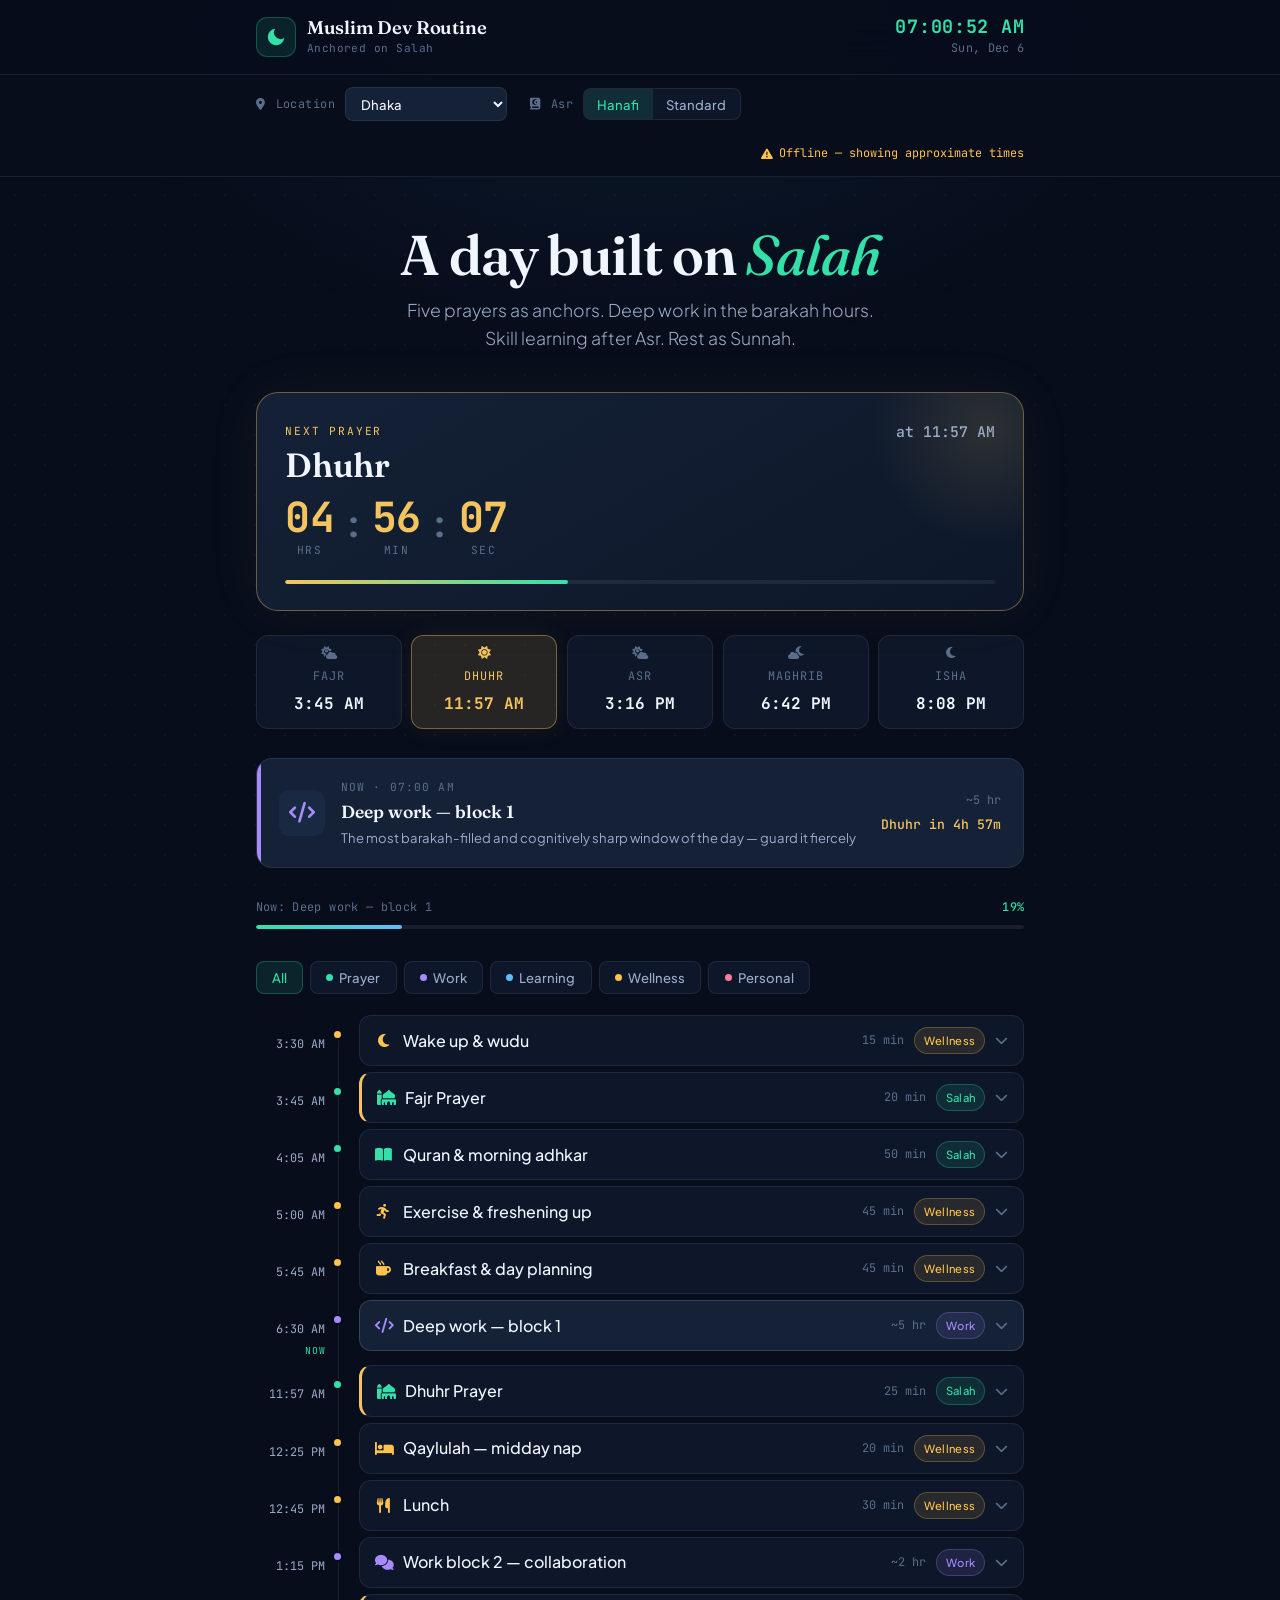
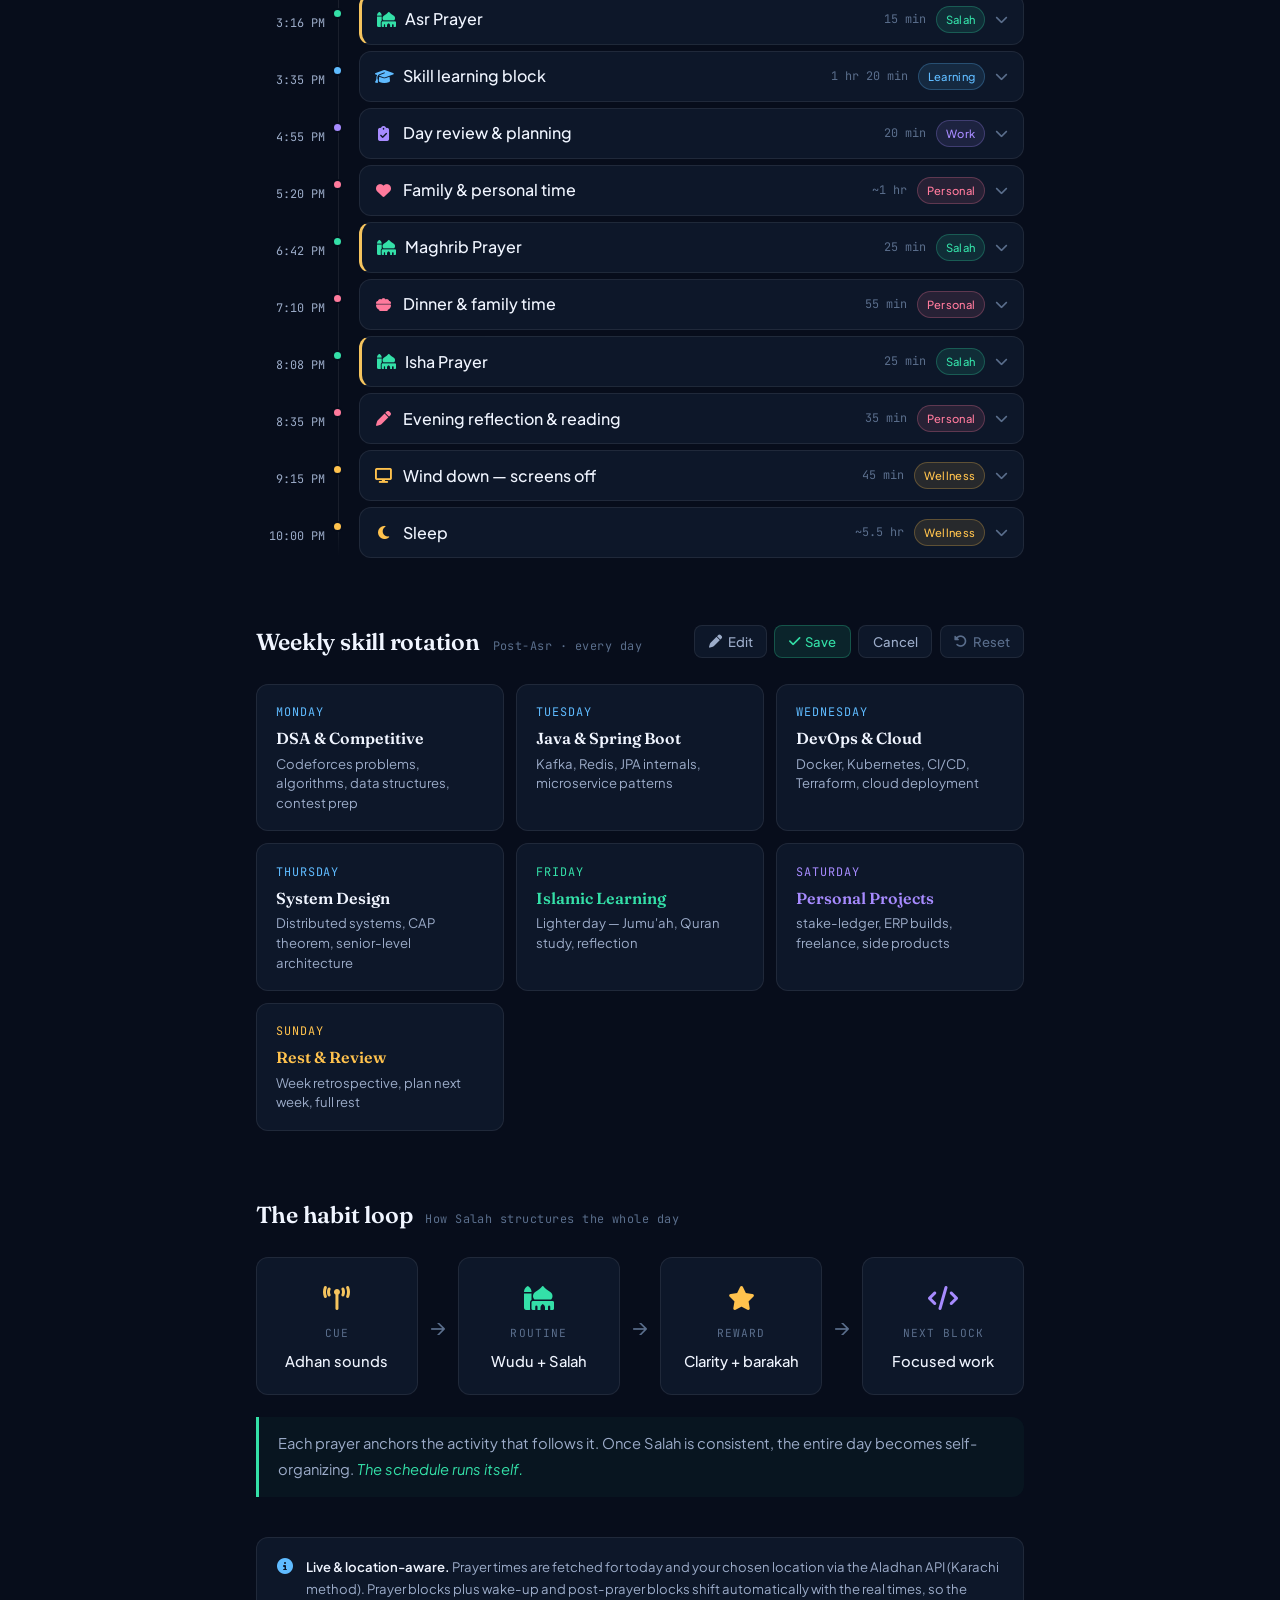
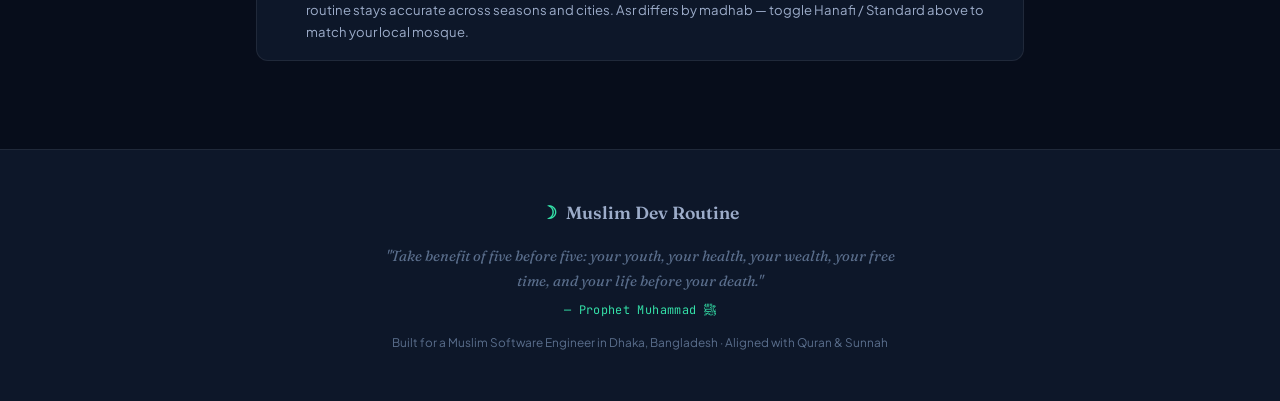
==== commit e1a7844e: "Make weekly skill rotation editable with localStorage persistence. Let users customize each day's to" ====
--- a/index.html
+++ b/index.html
@@ -132,9 +132,24 @@
 
       <!-- Weekly rotation -->
       <section class="extra-section" aria-labelledby="weekTitle">
-        <div class="extra-header">
-          <h2 id="weekTitle">Weekly skill rotation</h2>
-          <span class="extra-sub">Post-Asr · every day</span>
+        <div class="extra-header week-header">
+          <div class="extra-header-main">
+            <h2 id="weekTitle">Weekly skill rotation</h2>
+            <span class="extra-sub">Post-Asr · every day</span>
+            <span class="week-custom-badge" id="weekCustomBadge" hidden>Custom</span>
+          </div>
+          <div class="week-actions" id="weekActions" aria-label="Weekly rotation actions">
+            <button type="button" class="week-btn" id="weekEditBtn" aria-label="Edit weekly rotation">
+              <i class="fas fa-pen" aria-hidden="true"></i> Edit
+            </button>
+            <button type="button" class="week-btn week-btn-primary" id="weekSaveBtn" hidden>
+              <i class="fas fa-check" aria-hidden="true"></i> Save
+            </button>
+            <button type="button" class="week-btn" id="weekCancelBtn" hidden>Cancel</button>
+            <button type="button" class="week-btn week-btn-muted" id="weekResetBtn" hidden title="Restore default rotation">
+              <i class="fas fa-rotate-left" aria-hidden="true"></i> Reset
+            </button>
+          </div>
         </div>
         <div class="week-grid" id="weekGrid"></div>
       </section>
--- a/style.css
+++ b/style.css
@@ -278,6 +278,20 @@
 .extra-header h2{font-family:var(--ff-h);font-size:var(--fs-h2);font-weight:600;
   letter-spacing:-.01em;color:var(--t1)}
 .extra-sub{font-family:var(--ff-m);font-size:var(--fs-2xs);letter-spacing:.04em;color:var(--t3)}
+.week-header{align-items:center;justify-content:space-between}
+.extra-header-main{display:flex;align-items:baseline;gap:.8rem;flex-wrap:wrap}
+.week-custom-badge{font-family:var(--ff-m);font-size:var(--fs-2xs);letter-spacing:.06em;
+  text-transform:uppercase;color:var(--cl);background:var(--cl-a);border:1px solid var(--cl-b);
+  border-radius:999px;padding:.2rem .55rem}
+.week-actions{display:flex;align-items:center;gap:.45rem;flex-wrap:wrap}
+.week-btn{display:inline-flex;align-items:center;gap:.35rem;padding:.45rem .85rem;border-radius:8px;
+  font-size:var(--fs-xs);font-weight:500;color:var(--t2);background:var(--s1);
+  border:1px solid var(--bdr);transition:all .18s;white-space:nowrap}
+.week-btn:hover{color:var(--t1);background:var(--s2);border-color:var(--bdrh)}
+.week-btn-primary{color:var(--cs);background:var(--cs-a);border-color:var(--cs-b)}
+.week-btn-primary:hover{color:var(--cs);background:rgba(52,224,168,.18)}
+.week-btn-muted{color:var(--t3)}
+.week-btn-muted:hover{color:var(--ch);border-color:rgba(255,194,77,.35)}
 
 /* Weekly grid */
 .week-grid{display:grid;grid-template-columns:repeat(auto-fill,minmax(210px,1fr));gap:.75rem}
@@ -289,6 +303,14 @@
 .wk-topic{font-family:var(--ff-h);font-size:var(--fs-md);font-weight:600;color:var(--t1);
   margin-bottom:.3rem;line-height:1.3}
 .wk-desc{font-size:var(--fs-xs);color:var(--t2);line-height:1.5}
+.wk-card-edit:hover{transform:none}
+.wk-field{display:block;margin-top:.55rem}
+.wk-field-label{display:block;font-family:var(--ff-m);font-size:var(--fs-2xs);letter-spacing:.06em;
+  text-transform:uppercase;color:var(--t3);margin-bottom:.3rem}
+.wk-input,.wk-textarea{width:100%;background:var(--s2);color:var(--t1);border:1px solid var(--bdr);
+  border-radius:8px;padding:.5rem .65rem;font-family:var(--ff-b);font-size:var(--fs-xs);
+  line-height:1.45;transition:border-color .18s;resize:vertical}
+.wk-input:focus,.wk-textarea:focus{outline:none;border-color:var(--cl-b)}
 .wk-fri .wk-day,.wk-fri .wk-topic{color:var(--cs)}
 .wk-sat .wk-day,.wk-sat .wk-topic{color:var(--cw)}
 .wk-sun .wk-day,.wk-sun .wk-topic{color:var(--ch)}
@@ -354,6 +376,8 @@
   .habit-arrow{display:none}
   .habit-card{min-width:calc(50% - .4rem);flex:none}
   .extra-header{flex-direction:column;gap:.2rem}
+  .week-header{align-items:flex-start}
+  .week-actions{width:100%}
   .week-grid{grid-template-columns:1fr}
 }
 @media (max-width:400px){
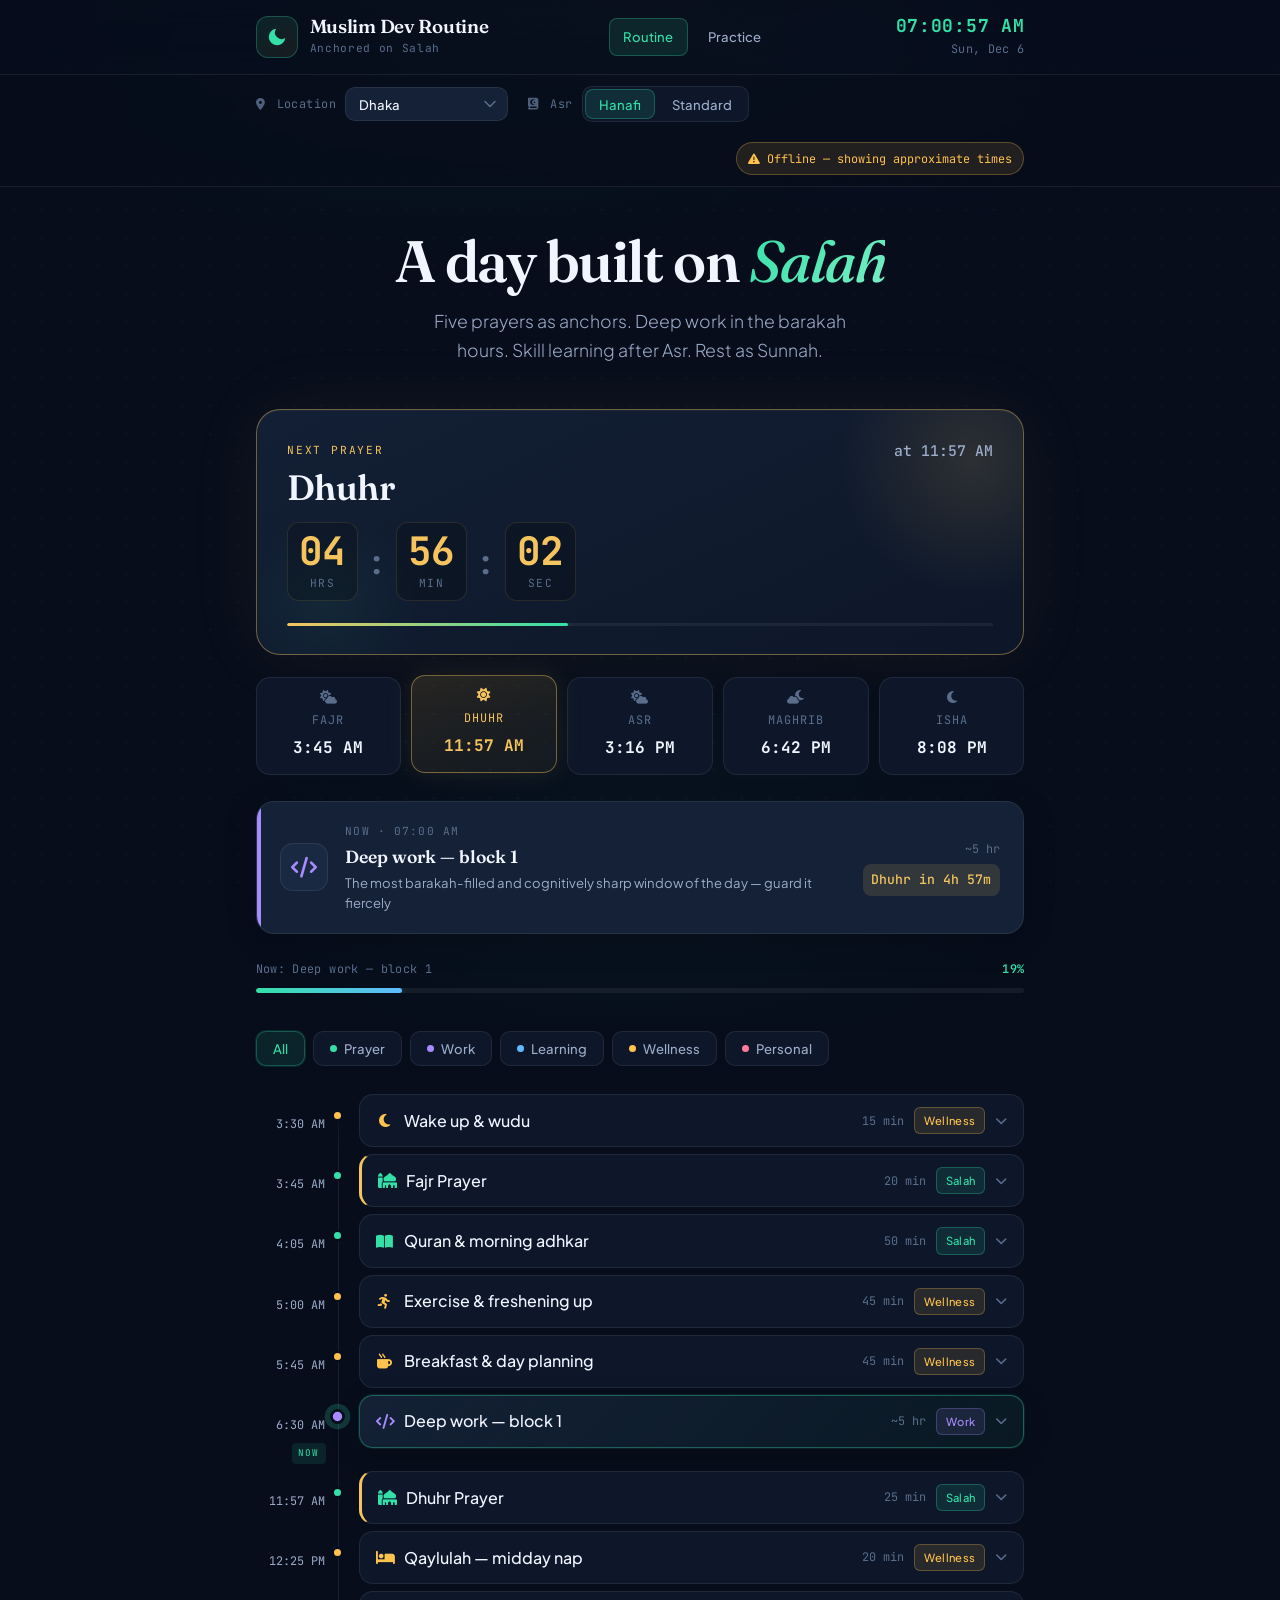
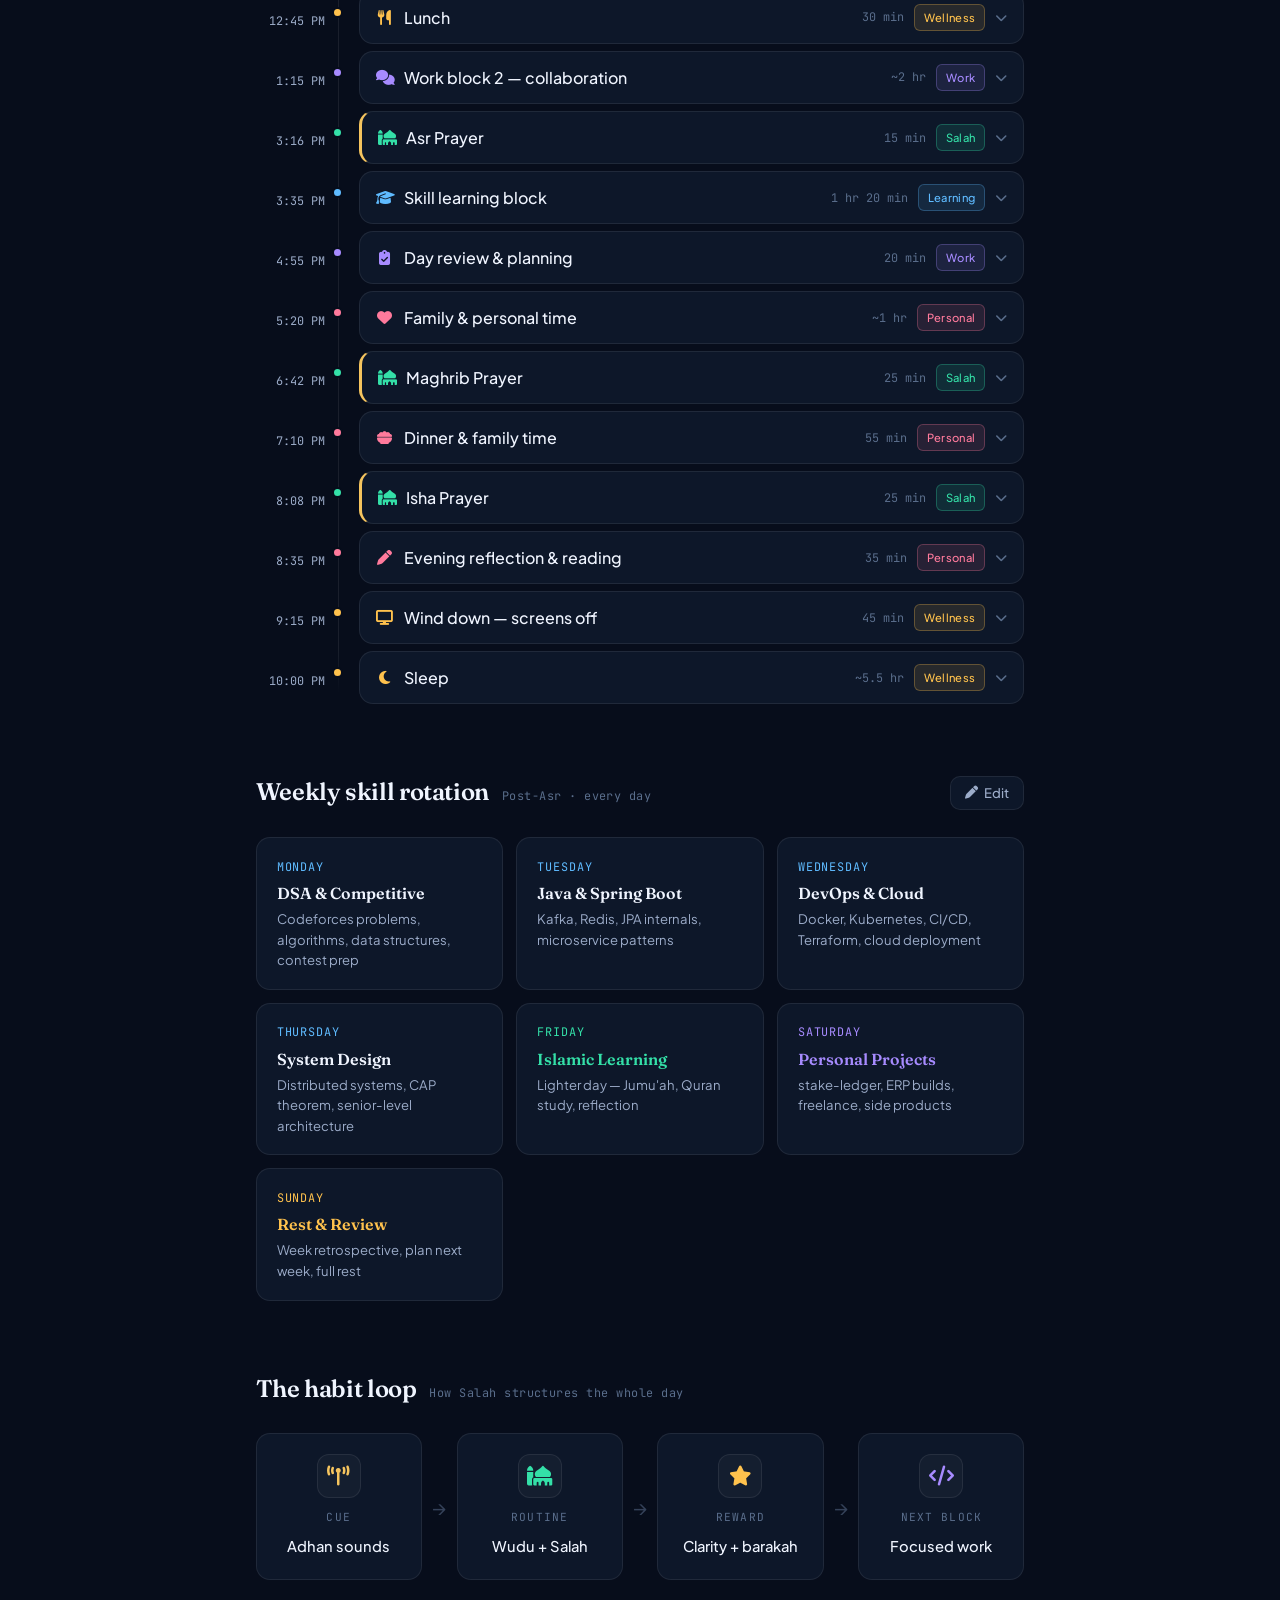
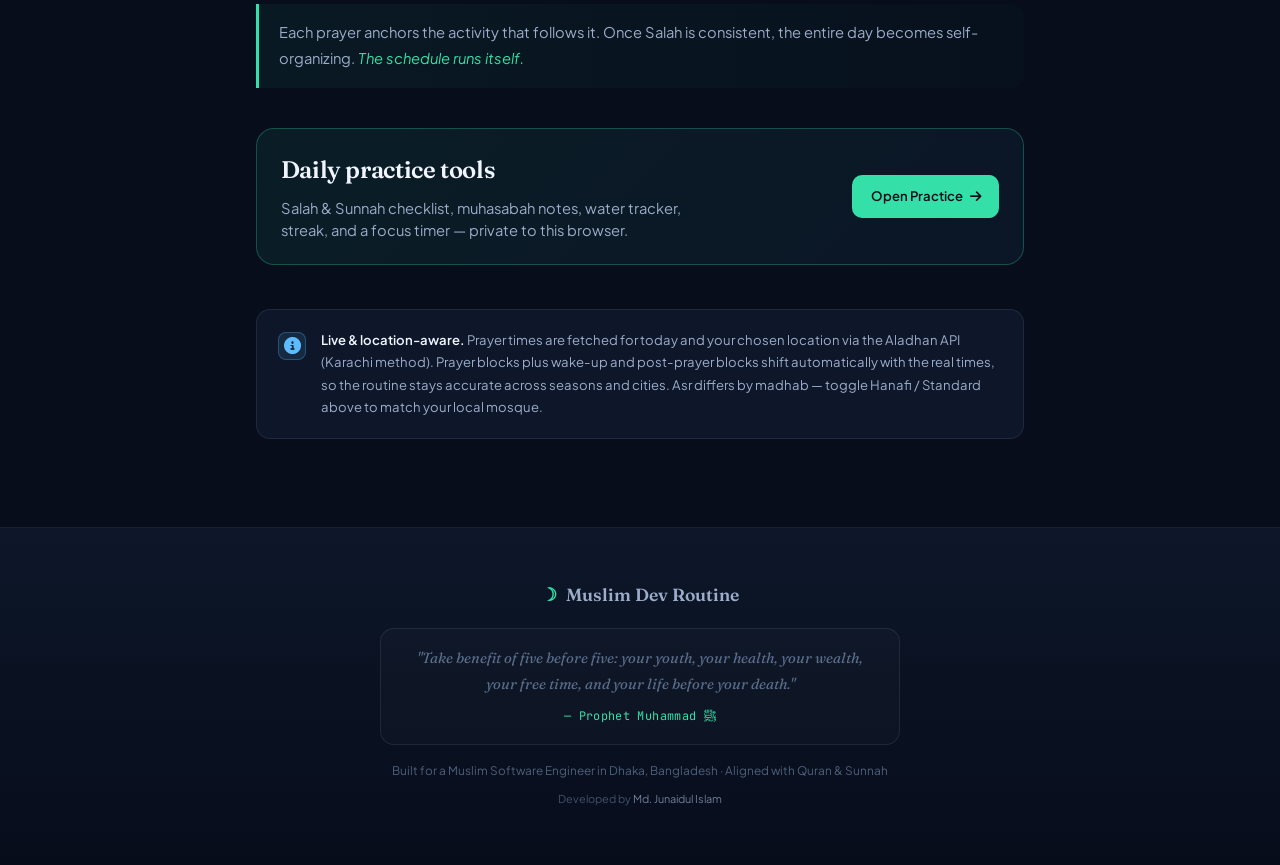
==== commit f37d93b7: "Polish the Desert Night UI and add an interactive Practice page. Includes sticky controls, daily Sal" ====
--- a/index.html
+++ b/index.html
@@ -20,12 +20,13 @@
 
   <div class="bg-dots" aria-hidden="true"></div>
   <div class="bg-glow" aria-hidden="true"></div>
+  <div class="bg-glow-bottom" aria-hidden="true"></div>
   <div class="scroll-bar" id="scrollBar" aria-hidden="true"></div>
 
   <!-- ═══ HEADER ═══ -->
   <header class="header">
     <div class="wrap header-wrap">
-      <a class="brand" href="#" aria-label="Muslim Dev Routine">
+      <a class="brand" href="index.html" aria-label="Muslim Dev Routine">
         <span class="brand-moon" aria-hidden="true">
           <svg width="22" height="22" viewBox="0 0 24 24" fill="none">
             <path d="M21 12.79A9 9 0 1 1 11.21 3 7 7 0 0 0 21 12.79z" fill="currentColor"/>
@@ -36,6 +37,10 @@
           <span class="brand-tagline">Anchored on Salah</span>
         </span>
       </a>
+      <nav class="site-nav" aria-label="Primary">
+        <a class="nav-link active" href="index.html" aria-current="page">Routine</a>
+        <a class="nav-link" href="practice.html">Practice</a>
+      </nav>
       <div class="header-clock" aria-live="off">
         <div class="clock-time" id="clockTime">--:--:--</div>
         <div class="clock-date" id="clockDate">Loading…</div>
@@ -115,18 +120,16 @@
         </div>
       </div>
 
-      <!-- Filter bar -->
-      <nav class="filters" aria-label="Filter by category" role="tablist">
-        <button class="filter active" data-cat="all" role="tab" aria-selected="true">All</button>
-        <button class="filter" data-cat="s" role="tab" aria-selected="false"><span class="fdot fdot-s"></span>Prayer</button>
-        <button class="filter" data-cat="w" role="tab" aria-selected="false"><span class="fdot fdot-w"></span>Work</button>
-        <button class="filter" data-cat="l" role="tab" aria-selected="false"><span class="fdot fdot-l"></span>Learning</button>
-        <button class="filter" data-cat="h" role="tab" aria-selected="false"><span class="fdot fdot-h"></span>Wellness</button>
-        <button class="filter" data-cat="f" role="tab" aria-selected="false"><span class="fdot fdot-f"></span>Personal</button>
-      </nav>
-
-      <!-- Timeline -->
-      <section aria-label="Daily schedule">
+      <!-- Filter bar + Timeline -->
+      <section class="schedule-section" aria-label="Daily schedule">
+        <nav class="filters" aria-label="Filter by category" role="tablist">
+          <button class="filter active" data-cat="all" role="tab" aria-selected="true">All</button>
+          <button class="filter" data-cat="s" role="tab" aria-selected="false"><span class="fdot fdot-s"></span>Prayer</button>
+          <button class="filter" data-cat="w" role="tab" aria-selected="false"><span class="fdot fdot-w"></span>Work</button>
+          <button class="filter" data-cat="l" role="tab" aria-selected="false"><span class="fdot fdot-l"></span>Learning</button>
+          <button class="filter" data-cat="h" role="tab" aria-selected="false"><span class="fdot fdot-h"></span>Wellness</button>
+          <button class="filter" data-cat="f" role="tab" aria-selected="false"><span class="fdot fdot-f"></span>Personal</button>
+        </nav>
         <div class="timeline" id="timeline" role="list"></div>
       </section>
 
@@ -187,6 +190,17 @@
         </blockquote>
       </section>
 
+      <!-- Practice teaser (new interactive tools) -->
+      <aside class="practice-teaser" aria-labelledby="practiceTeaserTitle">
+        <div class="practice-teaser-copy">
+          <h2 id="practiceTeaserTitle">Daily practice tools</h2>
+          <p>Salah &amp; Sunnah checklist, muhasabah notes, water tracker, streak, and a focus timer — private to this browser.</p>
+        </div>
+        <a class="practice-teaser-cta" href="practice.html">
+          Open Practice <i class="fas fa-arrow-right" aria-hidden="true"></i>
+        </a>
+      </aside>
+
       <!-- Info note -->
       <div class="info-note" role="note">
         <i class="fas fa-circle-info" aria-hidden="true"></i>
@@ -211,6 +225,7 @@
         <cite>— Prophet Muhammad ﷺ</cite>
       </blockquote>
       <p class="footer-note">Built for a Muslim Software Engineer in Dhaka, Bangladesh · Aligned with Quran &amp; Sunnah</p>
+      <p class="footer-by">Developed by <a href="https://www.junaidul.pro.bd" target="_blank" rel="noopener noreferrer">Md. Junaidul Islam</a></p>
     </div>
   </footer>
 
--- a/style.css
+++ b/style.css
@@ -9,17 +9,17 @@
   --bg:#070D1B; --s1:#0D1729; --s2:#142136; --s3:#1A2942; --s4:#21344F;
 
   /* Borders */
-  --bdr:rgba(255,255,255,.08); --bdrh:rgba(255,255,255,.15);
+  --bdr:rgba(255,255,255,.08); --bdrh:rgba(255,255,255,.16);
 
   /* Category colors */
   --cs:#34E0A8; --cw:#A78BFF; --cl:#5FBBFF; --ch:#FFC24D; --cf:#FF7A9C;
   --cs-a:rgba(52,224,168,.11); --cw-a:rgba(167,139,255,.11);
   --cl-a:rgba(95,187,255,.11);  --ch-a:rgba(255,194,77,.11); --cf-a:rgba(255,122,156,.11);
-  --cs-b:rgba(52,224,168,.26); --cw-b:rgba(167,139,255,.26);
-  --cl-b:rgba(95,187,255,.26);  --ch-b:rgba(255,194,77,.26); --cf-b:rgba(255,122,156,.26);
+  --cs-b:rgba(52,224,168,.28); --cw-b:rgba(167,139,255,.28);
+  --cl-b:rgba(95,187,255,.28);  --ch-b:rgba(255,194,77,.28); --cf-b:rgba(255,122,156,.28);
 
   /* Gold (prayer accent) */
-  --gold:#F5C45E; --golda:rgba(245,196,94,.13); --goldb:rgba(245,196,94,.4);
+  --gold:#F5C45E; --golda:rgba(245,196,94,.13); --goldb:rgba(245,196,94,.42);
 
   /* Text */
   --t1:#F0F5FF; --t2:#9CACC9; --t3:#5A6E8C;
@@ -30,8 +30,8 @@
   --ff-m:'JetBrains Mono',monospace;
 
   /* Type scale (rem, base 16px) */
-  --fs-hero:clamp(2.4rem,6vw,3.5rem);
-  --fs-h2:1.45rem;
+  --fs-hero:clamp(2.5rem,6.2vw,3.65rem);
+  --fs-h2:1.5rem;
   --fs-lg:1.1rem;
   --fs-md:1rem;
   --fs-sm:.92rem;
@@ -40,7 +40,10 @@
   --fs-label:.7rem;
 
   /* Layout */
-  --mw:820px; --r:12px; --rl:16px; --rx:22px;
+  --mw:820px; --r:14px; --rl:18px; --rx:24px;
+  --ease:cubic-bezier(.4,0,.2,1);
+  --header-h:72px;
+  --controls-h:56px;
 }
 
 *,*::before,*::after{box-sizing:border-box;margin:0;padding:0}
@@ -54,128 +57,165 @@
 }
 a{color:var(--cl);text-decoration:none}
 a:hover{text-decoration:underline}
-button{border:none;background:none;cursor:pointer;font-family:inherit}
+button{border:none;background:none;cursor:pointer;font-family:inherit;color:inherit}
+[hidden]{display:none!important}
 em{font-style:italic}
+::selection{background:rgba(52,224,168,.28);color:var(--t1)}
 
 .wrap{max-width:var(--mw);margin:0 auto;padding:0 1.6rem}
 
 /* Background */
 .bg-dots{position:fixed;inset:0;z-index:0;pointer-events:none;
-  background-image:radial-gradient(circle,rgba(255,255,255,.03) 1px,transparent 1px);
-  background-size:30px 30px}
-.bg-glow{position:fixed;top:-280px;left:50%;transform:translateX(-50%);
-  width:1100px;height:640px;z-index:0;pointer-events:none;
-  background:radial-gradient(ellipse,rgba(52,224,168,.06) 0%,rgba(95,187,255,.03) 42%,transparent 70%)}
+  background-image:radial-gradient(circle,rgba(255,255,255,.035) 1px,transparent 1px);
+  background-size:28px 28px; opacity:.85}
+.bg-glow{position:fixed;top:-300px;left:50%;transform:translateX(-50%);
+  width:1200px;height:720px;z-index:0;pointer-events:none;
+  background:
+    radial-gradient(ellipse 55% 50% at 50% 40%,rgba(245,196,94,.07) 0%,transparent 55%),
+    radial-gradient(ellipse 70% 55% at 35% 45%,rgba(52,224,168,.07) 0%,transparent 60%),
+    radial-gradient(ellipse 50% 45% at 70% 50%,rgba(95,187,255,.04) 0%,transparent 55%)}
+.bg-glow-bottom{position:fixed;bottom:-200px;left:50%;transform:translateX(-50%);
+  width:900px;height:480px;z-index:0;pointer-events:none;
+  background:radial-gradient(ellipse,rgba(52,224,168,.04) 0%,transparent 70%)}
 
 /* Scroll bar */
-.scroll-bar{position:fixed;top:0;left:0;height:3px;width:0%;z-index:1000;
-  background:linear-gradient(90deg,var(--cs),var(--cl));transition:width .12s linear}
+.scroll-bar{position:fixed;top:0;left:0;height:2px;width:0%;z-index:1000;
+  background:linear-gradient(90deg,var(--gold),var(--cs),var(--cl));
+  transition:width .1s linear; box-shadow:0 0 12px rgba(52,224,168,.35)}
 
 /* ─── HEADER ─── */
 .header{position:sticky;top:0;z-index:300;
-  background:rgba(7,13,27,.9);backdrop-filter:blur(18px);-webkit-backdrop-filter:blur(18px);
+  background:rgba(7,13,27,.82);backdrop-filter:blur(20px) saturate(1.2);
+  -webkit-backdrop-filter:blur(20px) saturate(1.2);
   border-bottom:1px solid var(--bdr)}
 .header-wrap{display:flex;align-items:center;justify-content:space-between;gap:1rem;
-  padding-top:1rem;padding-bottom:1rem}
-.brand{display:flex;align-items:center;gap:.7rem;color:inherit}
-.brand-moon{width:40px;height:40px;border-radius:11px;flex-shrink:0;
-  background:var(--cs-a);border:1px solid var(--cs-b);color:var(--cs);
-  display:flex;align-items:center;justify-content:center;transition:background .2s}
-.brand:hover .brand-moon{background:rgba(52,224,168,.2)}
-.brand-text{display:flex;flex-direction:column;gap:1px}
-.brand-name{font-family:var(--ff-h);font-size:1.15rem;font-weight:600;
-  color:var(--t1);letter-spacing:-.01em;line-height:1.15}
+  padding-top:.95rem;padding-bottom:.95rem}
+.brand{display:flex;align-items:center;gap:.75rem;color:inherit;text-decoration:none}
+.brand:hover{text-decoration:none}
+.brand-moon{width:42px;height:42px;border-radius:12px;flex-shrink:0;
+  background:linear-gradient(145deg,var(--cs-a),rgba(245,196,94,.08));
+  border:1px solid var(--cs-b);color:var(--cs);
+  display:flex;align-items:center;justify-content:center;
+  transition:transform .25s var(--ease),background .25s,border-color .25s}
+.brand:hover .brand-moon{transform:scale(1.04);background:rgba(52,224,168,.2);border-color:rgba(52,224,168,.4)}
+.brand-text{display:flex;flex-direction:column;gap:2px}
+.brand-name{font-family:var(--ff-h);font-size:1.18rem;font-weight:600;
+  color:var(--t1);letter-spacing:-.015em;line-height:1.15}
 .brand-tagline{font-family:var(--ff-m);font-size:var(--fs-label);
-  color:var(--t3);letter-spacing:.04em}
+  color:var(--t3);letter-spacing:.06em}
 .header-clock{text-align:right}
-.clock-time{font-family:var(--ff-m);font-size:1.15rem;font-weight:700;
+.clock-time{font-family:var(--ff-m);font-size:1.12rem;font-weight:700;
   color:var(--cs);letter-spacing:.04em;line-height:1.2;font-variant-numeric:tabular-nums}
-.clock-date{font-family:var(--ff-m);font-size:var(--fs-2xs);color:var(--t3);letter-spacing:.03em}
+.clock-date{font-family:var(--ff-m);font-size:var(--fs-2xs);color:var(--t3);letter-spacing:.03em;margin-top:2px}
 
 /* ─── CONTROLS ─── */
-.controls-bar{background:var(--bg);border-bottom:1px solid var(--bdr);position:relative;z-index:150}
-.controls-wrap{display:flex;align-items:center;gap:1.4rem;flex-wrap:wrap;
-  padding-top:.75rem;padding-bottom:.75rem}
-.control-group{display:flex;align-items:center;gap:.6rem}
+.controls-bar{position:sticky;top:calc(var(--header-h) - 8px);z-index:250;
+  background:rgba(7,13,27,.88);backdrop-filter:blur(16px);-webkit-backdrop-filter:blur(16px);
+  border-bottom:1px solid var(--bdr)}
+.controls-wrap{display:flex;align-items:center;gap:1.25rem;flex-wrap:wrap;
+  padding-top:.7rem;padding-bottom:.7rem}
+.control-group{display:flex;align-items:center;gap:.55rem}
 .control-label{font-family:var(--ff-m);font-size:var(--fs-2xs);
   letter-spacing:.04em;color:var(--t3);white-space:nowrap}
-.control-label i{margin-right:3px}
+.control-label i{margin-right:4px;opacity:.85}
 .control-select{background:var(--s2);color:var(--t1);border:1px solid var(--bdr);
-  border-radius:8px;padding:.4rem .7rem;font-family:var(--ff-b);font-size:var(--fs-xs);
-  font-weight:500;cursor:pointer;transition:border-color .18s}
-.control-select:hover{border-color:var(--bdrh)}
-.control-select:focus{outline:none;border-color:var(--cs-b)}
+  border-radius:10px;padding:.45rem .8rem;font-family:var(--ff-b);font-size:var(--fs-xs);
+  font-weight:500;cursor:pointer;transition:border-color .2s,background .2s,box-shadow .2s;
+  appearance:none;-webkit-appearance:none;
+  background-image:url("data:image/svg+xml,%3Csvg xmlns='http://www.w3.org/2000/svg' width='12' height='8' fill='none'%3E%3Cpath d='M1 1.5l5 5 5-5' stroke='%235A6E8C' stroke-width='1.5' stroke-linecap='round' stroke-linejoin='round'/%3E%3C/svg%3E");
+  background-repeat:no-repeat;background-position:right .7rem center;padding-right:1.9rem}
+.control-select:hover{border-color:var(--bdrh);background-color:var(--s3)}
+.control-select:focus{outline:none;border-color:var(--cs-b);box-shadow:0 0 0 3px var(--cs-a)}
 .madhab-toggle{display:inline-flex;background:var(--s1);border:1px solid var(--bdr);
-  border-radius:8px;overflow:hidden}
-.madhab-btn{padding:.4rem .85rem;font-family:var(--ff-b);font-size:var(--fs-xs);
-  font-weight:500;color:var(--t2);transition:all .18s;white-space:nowrap}
+  border-radius:10px;overflow:hidden;padding:2px;gap:2px}
+.madhab-btn{padding:.4rem .9rem;font-family:var(--ff-b);font-size:var(--fs-xs);
+  font-weight:500;color:var(--t2);transition:all .2s var(--ease);white-space:nowrap;
+  border-radius:8px}
 .madhab-btn:hover{color:var(--t1)}
-.madhab-btn.active{background:var(--cs-a);color:var(--cs)}
+.madhab-btn.active{background:var(--cs-a);color:var(--cs);box-shadow:inset 0 0 0 1px var(--cs-b)}
 .live-banner{margin-left:auto;font-family:var(--ff-m);font-size:var(--fs-2xs);
-  color:var(--t3);display:flex;align-items:center;gap:6px;white-space:nowrap}
-.live-banner.ok{color:var(--cs)}
-.live-banner.warn{color:var(--ch)}
+  color:var(--t3);display:flex;align-items:center;gap:7px;white-space:nowrap;
+  padding:.35rem .7rem;border-radius:999px;background:rgba(255,255,255,.03);
+  border:1px solid transparent;transition:color .2s,background .2s,border-color .2s}
+.live-banner.ok{color:var(--cs);background:var(--cs-a);border-color:var(--cs-b)}
+.live-banner.warn{color:var(--ch);background:var(--ch-a);border-color:var(--ch-b)}
 
 /* ─── MAIN ─── */
-.main-wrap{padding-top:3rem;padding-bottom:5.5rem;position:relative;z-index:1}
+.main-wrap{padding-top:2.75rem;padding-bottom:5.5rem;position:relative;z-index:1}
 
 /* Hero */
-.hero{text-align:center;margin-bottom:2.5rem}
+.hero{text-align:center;margin-bottom:2.75rem;
+  animation:fadeUp .45s var(--ease) both}
 .hero-title{font-family:var(--ff-h);font-size:var(--fs-hero);font-weight:600;
-  letter-spacing:-.02em;line-height:1.08;margin-bottom:.7rem;font-optical-sizing:auto}
-.hero-title em{font-style:italic;color:var(--cs);font-weight:500}
-.hero-sub{font-size:var(--fs-lg);color:var(--t2);line-height:1.6;
-  max-width:480px;margin:0 auto;font-weight:300}
+  letter-spacing:-.025em;line-height:1.06;margin-bottom:.85rem;font-optical-sizing:auto}
+.hero-title em{font-style:italic;color:var(--cs);font-weight:500;
+  background:linear-gradient(135deg,var(--cs),#7aefc4);-webkit-background-clip:text;
+  background-clip:text;-webkit-text-fill-color:transparent}
+.hero-sub{font-size:var(--fs-lg);color:var(--t2);line-height:1.65;
+  max-width:460px;margin:0 auto;font-weight:300}
 
 /* ─── COUNTDOWN ─── */
 .countdown{
-  background:linear-gradient(150deg,var(--s2) 0%,var(--s1) 100%);
+  background:linear-gradient(155deg,rgba(20,33,54,.95) 0%,rgba(13,23,41,.98) 100%);
   border:1px solid var(--goldb);border-radius:var(--rx);
-  padding:1.6rem 1.8rem;margin-bottom:1.5rem;position:relative;overflow:hidden;
-  box-shadow:0 0 60px rgba(245,196,94,.05)}
-.countdown::before{content:'';position:absolute;top:0;right:0;width:240px;height:240px;
+  padding:1.75rem 1.9rem;margin-bottom:1.35rem;position:relative;overflow:hidden;
+  box-shadow:0 0 80px rgba(245,196,94,.06), inset 0 1px 0 rgba(255,255,255,.04);
+  animation:fadeUp .45s .05s var(--ease) both}
+.countdown::before{content:'';position:absolute;top:0;right:0;width:280px;height:280px;
   background:radial-gradient(circle,var(--golda) 0%,transparent 68%);
-  transform:translate(35%,-35%);pointer-events:none}
+  transform:translate(32%,-32%);pointer-events:none}
+.countdown::after{content:'';position:absolute;bottom:-40px;left:-20px;width:180px;height:180px;
+  background:radial-gradient(circle,rgba(52,224,168,.06) 0%,transparent 70%);
+  pointer-events:none}
 .cd-top{display:flex;align-items:center;justify-content:space-between;
   position:relative;z-index:1}
 .cd-kicker{font-family:var(--ff-m);font-size:var(--fs-label);letter-spacing:.16em;
   text-transform:uppercase;color:var(--gold)}
 .cd-target{font-family:var(--ff-m);font-size:var(--fs-sm);color:var(--t2);font-weight:500}
-.cd-name{font-family:var(--ff-h);font-size:2.1rem;font-weight:600;color:var(--t1);
-  line-height:1.1;margin:.2rem 0 .8rem;letter-spacing:-.01em;position:relative;z-index:1}
-.cd-timer{display:flex;align-items:flex-end;gap:.55rem;position:relative;z-index:1}
-.cd-unit{display:flex;flex-direction:column;align-items:center;gap:2px}
-.cd-num{font-family:var(--ff-m);font-size:2.6rem;font-weight:700;color:var(--gold);
+.cd-name{font-family:var(--ff-h);font-size:2.2rem;font-weight:600;color:var(--t1);
+  line-height:1.1;margin:.35rem 0 .9rem;letter-spacing:-.015em;position:relative;z-index:1}
+.cd-timer{display:flex;align-items:flex-end;gap:.6rem;position:relative;z-index:1}
+.cd-unit{display:flex;flex-direction:column;align-items:center;gap:3px;
+  background:rgba(0,0,0,.2);border:1px solid rgba(245,196,94,.12);
+  border-radius:12px;padding:.55rem .7rem .45rem;min-width:4.2rem}
+.cd-num{font-family:var(--ff-m);font-size:2.45rem;font-weight:700;color:var(--gold);
   line-height:1;font-variant-numeric:tabular-nums;letter-spacing:-.02em;min-width:1.7ch;text-align:center}
 .cd-lab{font-family:var(--ff-m);font-size:var(--fs-label);letter-spacing:.12em;
   text-transform:uppercase;color:var(--t3)}
-.cd-colon{font-family:var(--ff-m);font-size:2.2rem;font-weight:700;color:var(--t3);
-  line-height:1;padding-bottom:1.1rem;animation:blink 1s step-start infinite}
-@keyframes blink{50%{opacity:.3}}
-.cd-track{height:4px;background:rgba(255,255,255,.07);border-radius:99px;
-  overflow:hidden;margin-top:1.3rem;position:relative;z-index:1}
+.cd-colon{font-family:var(--ff-m);font-size:2rem;font-weight:700;color:var(--t3);
+  line-height:1;padding-bottom:1.35rem;animation:blink 1.2s step-start infinite}
+@keyframes blink{50%{opacity:.25}}
+.cd-track{height:3px;background:rgba(255,255,255,.06);border-radius:99px;
+  overflow:hidden;margin-top:1.4rem;position:relative;z-index:1}
 .cd-fill{height:100%;width:0%;border-radius:99px;
-  background:linear-gradient(90deg,var(--gold),var(--cs));transition:width 1s linear}
+  background:linear-gradient(90deg,var(--gold),var(--cs));transition:width 1s linear;
+  box-shadow:0 0 10px rgba(245,196,94,.4)}
 
 /* ─── PRAYER ROW ─── */
-.prayer-row{display:grid;grid-template-columns:repeat(5,1fr);gap:.6rem;margin-bottom:1.8rem}
+.prayer-row{display:grid;grid-template-columns:repeat(5,1fr);gap:.65rem;margin-bottom:1.6rem;
+  animation:fadeUp .45s .08s var(--ease) both}
 .ppill{background:var(--s1);border:1px solid var(--bdr);border-radius:var(--r);
-  padding:.7rem .5rem;text-align:center;transition:all .25s;display:flex;
-  flex-direction:column;align-items:center;gap:.25rem}
-.ppill.active{background:var(--golda);border-color:var(--goldb);
-  box-shadow:0 0 24px rgba(245,196,94,.08)}
+  padding:.8rem .45rem;text-align:center;transition:all .28s var(--ease);display:flex;
+  flex-direction:column;align-items:center;gap:.28rem;cursor:default}
+.ppill:hover{background:var(--s2);border-color:var(--bdrh);transform:translateY(-2px)}
+.ppill.active{background:linear-gradient(160deg,var(--golda),rgba(245,196,94,.05));
+  border-color:var(--goldb);box-shadow:0 0 28px rgba(245,196,94,.1);
+  transform:translateY(-2px)}
 .ppill-name{font-family:var(--ff-m);font-size:var(--fs-2xs);letter-spacing:.08em;
   text-transform:uppercase;color:var(--t3)}
 .ppill-time{font-family:var(--ff-m);font-size:var(--fs-md);font-weight:700;
   color:var(--t1);font-variant-numeric:tabular-nums}
 .ppill.active .ppill-name{color:var(--gold)}
 .ppill.active .ppill-time{color:var(--gold)}
-.ppill .ppill-icon{font-size:.8rem;color:var(--t3);margin-bottom:.1rem}
+.ppill .ppill-icon{font-size:.85rem;color:var(--t3);margin-bottom:.05rem;transition:color .2s}
 .ppill.active .ppill-icon{color:var(--gold)}
 
 /* ─── NOW CARD ─── */
 .now-card{border-radius:var(--rl);border:1px solid var(--bdr);background:var(--s2);
-  margin-bottom:1.8rem;overflow:hidden;position:relative}
+  margin-bottom:1.6rem;overflow:hidden;position:relative;
+  box-shadow:0 8px 32px rgba(0,0,0,.18);
+  animation:fadeUp .45s .1s var(--ease) both;
+  transition:border-color .25s,box-shadow .25s}
 .now-card::before{content:'';position:absolute;left:0;top:0;bottom:0;width:4px}
 .now-cat-s::before{background:var(--cs)} .now-cat-w::before{background:var(--cw)}
 .now-cat-l::before{background:var(--cl)} .now-cat-h::before{background:var(--ch)}
@@ -183,110 +223,127 @@
 .now-cat-s .now-icon{color:var(--cs)} .now-cat-w .now-icon{color:var(--cw)}
 .now-cat-l .now-icon{color:var(--cl)} .now-cat-h .now-icon{color:var(--ch)}
 .now-cat-f .now-icon{color:var(--cf)}
-.now-card-inner{padding:1.2rem 1.4rem;display:grid;
-  grid-template-columns:auto 1fr auto;gap:1rem;align-items:center}
-.now-icon-wrap{width:46px;height:46px;border-radius:11px;flex-shrink:0;
-  display:flex;align-items:center;justify-content:center;background:var(--s3);font-size:1.3rem}
+.now-card-inner{padding:1.25rem 1.45rem;display:grid;
+  grid-template-columns:auto 1fr auto;gap:1.1rem;align-items:center}
+.now-icon-wrap{width:48px;height:48px;border-radius:13px;flex-shrink:0;
+  display:flex;align-items:center;justify-content:center;background:var(--s3);font-size:1.3rem;
+  border:1px solid var(--bdr)}
 .now-kicker{font-family:var(--ff-m);font-size:var(--fs-label);letter-spacing:.1em;
-  text-transform:uppercase;color:var(--t3);margin-bottom:.25rem}
+  text-transform:uppercase;color:var(--t3);margin-bottom:.3rem}
 .now-name{font-family:var(--ff-h);font-size:var(--fs-lg);font-weight:600;color:var(--t1);line-height:1.25}
-.now-tip{font-size:var(--fs-xs);color:var(--t2);margin-top:.3rem;line-height:1.5;
+.now-tip{font-size:var(--fs-xs);color:var(--t2);margin-top:.35rem;line-height:1.5;
   display:-webkit-box;-webkit-line-clamp:2;-webkit-box-orient:vertical;overflow:hidden}
 .now-right{text-align:right;flex-shrink:0}
-.now-time{font-family:var(--ff-m);font-size:var(--fs-2xs);color:var(--t3);margin-bottom:.25rem}
-.now-next{font-family:var(--ff-m);font-size:var(--fs-xs);color:var(--gold);font-weight:500}
+.now-time{font-family:var(--ff-m);font-size:var(--fs-2xs);color:var(--t3);margin-bottom:.3rem}
+.now-next{font-family:var(--ff-m);font-size:var(--fs-xs);color:var(--gold);font-weight:500;
+  padding:.3rem .55rem;border-radius:8px;background:var(--golda);display:inline-block}
 
 /* ─── DAY PROGRESS ─── */
-.progress-row{margin-bottom:2rem}
+.progress-row{margin-bottom:1.85rem;animation:fadeUp .45s .12s var(--ease) both}
 .progress-meta{display:flex;justify-content:space-between;font-family:var(--ff-m);
-  font-size:var(--fs-2xs);letter-spacing:.03em;color:var(--t3);margin-bottom:.5rem}
-.progress-pct{color:var(--cs);font-weight:500}
-.progress-track{height:4px;background:rgba(255,255,255,.07);border-radius:99px;overflow:hidden}
+  font-size:var(--fs-2xs);letter-spacing:.03em;color:var(--t3);margin-bottom:.55rem}
+.progress-pct{color:var(--cs);font-weight:600}
+.progress-track{height:5px;background:rgba(255,255,255,.06);border-radius:99px;overflow:hidden}
 .progress-fill{height:100%;width:0%;border-radius:99px;
-  background:linear-gradient(90deg,var(--cs),var(--cl));transition:width 1.2s cubic-bezier(.4,0,.2,1)}
+  background:linear-gradient(90deg,var(--cs),var(--cl));
+  transition:width 1.2s var(--ease);
+  box-shadow:0 0 8px rgba(52,224,168,.35)}
 
 /* ─── FILTERS ─── */
-.filters{display:flex;gap:.45rem;flex-wrap:wrap;margin-bottom:1.3rem}
-.filter{display:flex;align-items:center;gap:6px;padding:.45rem .95rem;border-radius:8px;
+.schedule-section{position:relative}
+.filters{display:flex;gap:.5rem;flex-wrap:wrap;margin-bottom:1.2rem;
+  position:sticky;top:calc(var(--header-h) + var(--controls-h) - 16px);z-index:200;
+  padding:.55rem 0;margin-left:-.25rem;margin-right:-.25rem;padding-left:.25rem;padding-right:.25rem;
+  background:linear-gradient(180deg,rgba(7,13,27,.97) 55%,rgba(7,13,27,.82) 100%);
+  backdrop-filter:blur(12px);-webkit-backdrop-filter:blur(12px);
+  animation:fadeUp .45s .14s var(--ease) both}
+.filter{display:flex;align-items:center;gap:7px;padding:.5rem 1rem;border-radius:10px;
   font-size:var(--fs-xs);font-weight:500;color:var(--t2);
-  background:var(--s1);border:1px solid var(--bdr);transition:all .18s;white-space:nowrap}
+  background:var(--s1);border:1px solid var(--bdr);transition:all .2s var(--ease);white-space:nowrap}
 .filter:hover{color:var(--t1);background:var(--s2);border-color:var(--bdrh)}
-.filter.active{color:var(--cs);background:var(--cs-a);border-color:var(--cs-b)}
+.filter.active{color:var(--cs);background:var(--cs-a);border-color:var(--cs-b);
+  box-shadow:0 0 0 1px rgba(52,224,168,.12)}
 .fdot{width:7px;height:7px;border-radius:50%;flex-shrink:0}
 .fdot-s{background:var(--cs)} .fdot-w{background:var(--cw)} .fdot-l{background:var(--cl)}
 .fdot-h{background:var(--ch)} .fdot-f{background:var(--cf)}
 
 /* ─── TIMELINE ─── */
 .timeline{position:relative}
-.timeline::before{content:'';position:absolute;left:82px;top:0;bottom:0;width:1px;
-  background:linear-gradient(to bottom,transparent 0%,var(--bdr) 3%,var(--bdr) 97%,transparent 100%)}
-.block{display:flex;align-items:flex-start;margin-bottom:6px;opacity:0;transform:translateX(-8px);
-  transition:opacity .35s ease,transform .35s ease,max-height .25s ease,margin .25s ease}
+.timeline::before{content:'';position:absolute;left:82px;top:8px;bottom:8px;width:1px;
+  background:linear-gradient(to bottom,transparent 0%,var(--bdr) 4%,var(--bdr) 96%,transparent 100%)}
+.block{display:flex;align-items:flex-start;margin-bottom:7px;opacity:0;transform:translateX(-10px);
+  transition:opacity .4s var(--ease),transform .4s var(--ease),max-height .28s var(--ease),margin .28s var(--ease)}
 .block.in{opacity:1;transform:translateX(0)}
 .block.out{opacity:0;max-height:0!important;margin-bottom:0;pointer-events:none;overflow:hidden}
-.block.is-now .blk-card{border-color:var(--bdrh);background:var(--s2)}
-.blk-time{width:74px;flex-shrink:0;text-align:right;padding-top:13px;padding-right:4px}
+.block.is-now .blk-card{
+  border-color:rgba(52,224,168,.35);
+  background:linear-gradient(135deg,var(--s2),rgba(52,224,168,.06));
+  box-shadow:0 0 0 1px rgba(52,224,168,.1), 0 8px 28px rgba(0,0,0,.2)}
+.block.is-now .blk-dot{transform:scale(1.35);box-shadow:0 0 0 4px rgba(52,224,168,.2)}
+.blk-time{width:74px;flex-shrink:0;text-align:right;padding-top:14px;padding-right:4px}
 .blk-time-val{font-family:var(--ff-m);font-size:var(--fs-2xs);color:var(--t2);
   letter-spacing:.01em;line-height:1.2;font-variant-numeric:tabular-nums}
-.blk-now-badge{font-family:var(--ff-m);font-size:.6rem;letter-spacing:.08em;
-  text-transform:uppercase;color:var(--cs);display:block;margin-top:3px;animation:pulse 2s ease infinite}
-@keyframes pulse{0%,100%{opacity:1}50%{opacity:.35}}
+.blk-now-badge{font-family:var(--ff-m);font-size:.58rem;letter-spacing:.1em;
+  text-transform:uppercase;color:var(--cs);display:inline-block;margin-top:4px;
+  padding:.15rem .4rem;border-radius:4px;background:var(--cs-a);
+  animation:pulse 2s ease infinite}
+@keyframes pulse{0%,100%{opacity:1}50%{opacity:.4}}
 .blk-dot-col{width:16px;display:flex;justify-content:center;flex-shrink:0}
-.blk-dot{width:11px;height:11px;border-radius:50%;margin-top:14px;border:2.5px solid var(--bg);
-  flex-shrink:0;transition:transform .2s}
-.block:hover .blk-dot{transform:scale(1.4)}
+.blk-dot{width:11px;height:11px;border-radius:50%;margin-top:16px;border:2.5px solid var(--bg);
+  flex-shrink:0;transition:transform .25s var(--ease),box-shadow .25s}
+.block:hover .blk-dot{transform:scale(1.35)}
 .cat-s .blk-dot{background:var(--cs)} .cat-w .blk-dot{background:var(--cw)}
 .cat-l .blk-dot{background:var(--cl)} .cat-h .blk-dot{background:var(--ch)}
 .cat-f .blk-dot{background:var(--cf)}
-.blk-card{flex:1;margin-left:13px;border-radius:var(--r);padding:11px 15px;
+.blk-card{flex:1;margin-left:13px;border-radius:var(--r);padding:12px 16px;
   border:1px solid var(--bdr);background:var(--s1);cursor:pointer;user-select:none;
-  transition:background .18s,border-color .18s,box-shadow .18s}
-.blk-card:hover{background:var(--s2)}
+  transition:background .2s,border-color .2s,box-shadow .2s,transform .2s}
+.blk-card:hover{background:var(--s2);transform:translateX(2px)}
 .block.anchor .blk-card{border-left:3px solid var(--gold)}
-.block.anchor:hover .blk-card{box-shadow:0 0 22px rgba(245,196,94,.08)}
+.block.anchor:hover .blk-card{box-shadow:0 0 24px rgba(245,196,94,.08)}
 .cat-s .blk-card:hover{border-color:var(--cs-b)} .cat-w .blk-card:hover{border-color:var(--cw-b)}
 .cat-l .blk-card:hover{border-color:var(--cl-b)} .cat-h .blk-card:hover{border-color:var(--ch-b)}
 .cat-f .blk-card:hover{border-color:var(--cf-b)}
 .blk-head{display:flex;align-items:center;gap:10px}
-.blk-ico{font-size:15px;flex-shrink:0;width:18px;text-align:center;transition:transform .2s}
-.block:hover .blk-ico{transform:scale(1.15)}
+.blk-ico{font-size:15px;flex-shrink:0;width:18px;text-align:center;transition:transform .22s var(--ease)}
+.block:hover .blk-ico{transform:scale(1.12)}
 .cat-s .blk-ico{color:var(--cs)} .cat-w .blk-ico{color:var(--cw)}
 .cat-l .blk-ico{color:var(--cl)} .cat-h .blk-ico{color:var(--ch)} .cat-f .blk-ico{color:var(--cf)}
 .blk-name{font-size:var(--fs-md);font-weight:500;color:var(--t1);flex:1;line-height:1.35}
 .blk-dur{font-family:var(--ff-m);font-size:var(--fs-2xs);color:var(--t3);flex-shrink:0}
-.blk-badge{font-size:var(--fs-label);padding:3px 9px;border-radius:20px;flex-shrink:0;
+.blk-badge{font-size:var(--fs-label);padding:3px 9px;border-radius:6px;flex-shrink:0;
   letter-spacing:.03em;font-weight:500;border:1px solid transparent;white-space:nowrap}
 .cat-s .blk-badge{background:var(--cs-a);color:var(--cs);border-color:var(--cs-b)}
 .cat-w .blk-badge{background:var(--cw-a);color:var(--cw);border-color:var(--cw-b)}
 .cat-l .blk-badge{background:var(--cl-a);color:var(--cl);border-color:var(--cl-b)}
 .cat-h .blk-badge{background:var(--ch-a);color:var(--ch);border-color:var(--ch-b)}
 .cat-f .blk-badge{background:var(--cf-a);color:var(--cf);border-color:var(--cf-b)}
-.blk-chev{font-size:13px;color:var(--t3);flex-shrink:0;transition:transform .22s cubic-bezier(.4,0,.2,1)}
+.blk-chev{font-size:12px;color:var(--t3);flex-shrink:0;transition:transform .25s var(--ease)}
 .block.expanded .blk-chev{transform:rotate(180deg)}
-.blk-detail-wrap{display:grid;grid-template-rows:0fr;transition:grid-template-rows .28s cubic-bezier(.4,0,.2,1)}
+.blk-detail-wrap{display:grid;grid-template-rows:0fr;transition:grid-template-rows .3s var(--ease)}
 .blk-detail-wrap.open{grid-template-rows:1fr}
 .blk-detail-inner{overflow:hidden}
 .blk-detail{margin-top:12px;padding-top:12px;border-top:1px solid var(--bdr)}
 .tip-list{list-style:none}
-.tip-list li{font-size:var(--fs-sm);color:var(--t2);padding:4px 0;display:flex;gap:10px;
+.tip-list li{font-size:var(--fs-sm);color:var(--t2);padding:5px 0;display:flex;gap:10px;
   line-height:1.6;align-items:flex-start}
 .tip-list li::before{content:'›';color:var(--cs);flex-shrink:0;font-size:1.15rem;line-height:1.3;font-weight:700}
 
 /* ─── EXTRA SECTIONS ─── */
-.extra-section{margin-top:4rem}
-.extra-header{display:flex;align-items:baseline;gap:.8rem;flex-wrap:wrap;margin-bottom:1.4rem}
+.extra-section{margin-top:4.25rem}
+.extra-header{display:flex;align-items:baseline;gap:.8rem;flex-wrap:wrap;margin-bottom:1.5rem}
 .extra-header h2{font-family:var(--ff-h);font-size:var(--fs-h2);font-weight:600;
-  letter-spacing:-.01em;color:var(--t1)}
+  letter-spacing:-.015em;color:var(--t1)}
 .extra-sub{font-family:var(--ff-m);font-size:var(--fs-2xs);letter-spacing:.04em;color:var(--t3)}
 .week-header{align-items:center;justify-content:space-between}
 .extra-header-main{display:flex;align-items:baseline;gap:.8rem;flex-wrap:wrap}
 .week-custom-badge{font-family:var(--ff-m);font-size:var(--fs-2xs);letter-spacing:.06em;
   text-transform:uppercase;color:var(--cl);background:var(--cl-a);border:1px solid var(--cl-b);
-  border-radius:999px;padding:.2rem .55rem}
+  border-radius:6px;padding:.2rem .55rem}
 .week-actions{display:flex;align-items:center;gap:.45rem;flex-wrap:wrap}
-.week-btn{display:inline-flex;align-items:center;gap:.35rem;padding:.45rem .85rem;border-radius:8px;
+.week-btn{display:inline-flex;align-items:center;gap:.35rem;padding:.48rem .9rem;border-radius:10px;
   font-size:var(--fs-xs);font-weight:500;color:var(--t2);background:var(--s1);
-  border:1px solid var(--bdr);transition:all .18s;white-space:nowrap}
+  border:1px solid var(--bdr);transition:all .2s var(--ease);white-space:nowrap}
 .week-btn:hover{color:var(--t1);background:var(--s2);border-color:var(--bdrh)}
 .week-btn-primary{color:var(--cs);background:var(--cs-a);border-color:var(--cs-b)}
 .week-btn-primary:hover{color:var(--cs);background:rgba(52,224,168,.18)}
@@ -294,78 +351,242 @@
 .week-btn-muted:hover{color:var(--ch);border-color:rgba(255,194,77,.35)}
 
 /* Weekly grid */
-.week-grid{display:grid;grid-template-columns:repeat(auto-fill,minmax(210px,1fr));gap:.75rem}
+.week-grid{display:grid;grid-template-columns:repeat(auto-fill,minmax(210px,1fr));gap:.8rem}
 .wk-card{background:var(--s1);border:1px solid var(--bdr);border-radius:var(--r);
-  padding:1.1rem 1.2rem;transition:all .18s}
-.wk-card:hover{background:var(--s2);border-color:var(--bdrh);transform:translateY(-2px)}
+  padding:1.15rem 1.25rem;transition:all .22s var(--ease);
+  position:relative;overflow:hidden}
+.wk-card::before{content:'';position:absolute;top:0;left:0;right:0;height:2px;
+  background:linear-gradient(90deg,var(--cl),transparent);opacity:0;transition:opacity .22s}
+.wk-card:hover{background:var(--s2);border-color:var(--bdrh);transform:translateY(-3px);
+  box-shadow:0 12px 28px rgba(0,0,0,.2)}
+.wk-card:hover::before{opacity:1}
 .wk-day{font-family:var(--ff-m);font-size:var(--fs-2xs);letter-spacing:.08em;
-  text-transform:uppercase;color:var(--cl);margin-bottom:.35rem}
+  text-transform:uppercase;color:var(--cl);margin-bottom:.4rem}
 .wk-topic{font-family:var(--ff-h);font-size:var(--fs-md);font-weight:600;color:var(--t1);
-  margin-bottom:.3rem;line-height:1.3}
-.wk-desc{font-size:var(--fs-xs);color:var(--t2);line-height:1.5}
-.wk-card-edit:hover{transform:none}
+  margin-bottom:.35rem;line-height:1.3}
+.wk-desc{font-size:var(--fs-xs);color:var(--t2);line-height:1.55}
+.wk-card-edit:hover{transform:none;box-shadow:none}
+.wk-card-edit::before{display:none}
 .wk-field{display:block;margin-top:.55rem}
 .wk-field-label{display:block;font-family:var(--ff-m);font-size:var(--fs-2xs);letter-spacing:.06em;
   text-transform:uppercase;color:var(--t3);margin-bottom:.3rem}
 .wk-input,.wk-textarea{width:100%;background:var(--s2);color:var(--t1);border:1px solid var(--bdr);
-  border-radius:8px;padding:.5rem .65rem;font-family:var(--ff-b);font-size:var(--fs-xs);
-  line-height:1.45;transition:border-color .18s;resize:vertical}
-.wk-input:focus,.wk-textarea:focus{outline:none;border-color:var(--cl-b)}
+  border-radius:10px;padding:.55rem .7rem;font-family:var(--ff-b);font-size:var(--fs-xs);
+  line-height:1.45;transition:border-color .2s,box-shadow .2s;resize:vertical}
+.wk-input:focus,.wk-textarea:focus{outline:none;border-color:var(--cl-b);box-shadow:0 0 0 3px var(--cl-a)}
 .wk-fri .wk-day,.wk-fri .wk-topic{color:var(--cs)}
+.wk-fri::before{background:linear-gradient(90deg,var(--cs),transparent)}
 .wk-sat .wk-day,.wk-sat .wk-topic{color:var(--cw)}
+.wk-sat::before{background:linear-gradient(90deg,var(--cw),transparent)}
 .wk-sun .wk-day,.wk-sun .wk-topic{color:var(--ch)}
+.wk-sun::before{background:linear-gradient(90deg,var(--ch),transparent)}
 
 /* Habit loop */
-.habit-flow{display:flex;align-items:center;gap:.75rem;flex-wrap:wrap;margin-bottom:1.4rem}
+.habit-flow{display:flex;align-items:stretch;gap:.65rem;flex-wrap:wrap;margin-bottom:1.5rem}
 .habit-card{background:var(--s1);border:1px solid var(--bdr);border-radius:var(--r);
-  padding:1.2rem 1.3rem;text-align:center;flex:1;min-width:120px;
-  display:flex;flex-direction:column;align-items:center;gap:.4rem;transition:all .18s}
-.habit-card:hover{background:var(--s2);border-color:var(--bdrh)}
-.habit-icon{font-size:1.5rem}
+  padding:1.25rem 1.2rem;text-align:center;flex:1;min-width:120px;
+  display:flex;flex-direction:column;align-items:center;gap:.45rem;
+  transition:all .22s var(--ease)}
+.habit-card:hover{background:var(--s2);border-color:var(--bdrh);transform:translateY(-3px);
+  box-shadow:0 10px 24px rgba(0,0,0,.18)}
+.habit-icon{width:44px;height:44px;border-radius:12px;display:flex;align-items:center;
+  justify-content:center;font-size:1.25rem;margin-bottom:.15rem;
+  background:rgba(255,255,255,.03);border:1px solid var(--bdr)}
 .hc-gold{color:var(--gold)} .hc-green{color:var(--cs)} .hc-amber{color:var(--ch)} .hc-purple{color:var(--cw)}
 .habit-step{font-family:var(--ff-m);font-size:var(--fs-label);letter-spacing:.1em;
   text-transform:uppercase;color:var(--t3)}
 .habit-desc{font-size:var(--fs-sm);font-weight:500;color:var(--t1)}
-.habit-arrow{font-size:1.4rem;color:var(--t3);flex-shrink:0}
+.habit-arrow{font-size:1.25rem;color:var(--t3);flex-shrink:0;align-self:center;
+  opacity:.55;transition:opacity .2s,transform .2s}
+.habit-flow:hover .habit-arrow{opacity:.85;transform:translateX(2px)}
 .habit-quote{font-size:var(--fs-sm);color:var(--t2);line-height:1.75;
-  border-left:3px solid var(--cs);padding:.9rem 1.2rem;border-radius:0 var(--r) var(--r) 0;
-  background:rgba(52,224,168,.04)}
+  border-left:3px solid var(--cs);padding:1rem 1.3rem;border-radius:0 var(--r) var(--r) 0;
+  background:linear-gradient(90deg,rgba(52,224,168,.06),rgba(52,224,168,.02))}
 .habit-quote em{color:var(--cs);font-style:italic}
 
 /* Info note */
-.info-note{display:flex;gap:.85rem;align-items:flex-start;margin-top:2.5rem;
+.info-note{display:flex;gap:.9rem;align-items:flex-start;margin-top:2.75rem;
   background:var(--s1);border:1px solid var(--bdr);border-radius:var(--r);
-  padding:1.1rem 1.25rem;font-size:var(--fs-xs);color:var(--t2);line-height:1.65}
-.info-note>i{color:var(--cl);font-size:1rem;margin-top:.15rem;flex-shrink:0}
+  padding:1.2rem 1.35rem;font-size:var(--fs-xs);color:var(--t2);line-height:1.7}
+.info-note>i{color:var(--cl);font-size:1.05rem;margin-top:.2rem;flex-shrink:0;
+  width:28px;height:28px;display:flex;align-items:center;justify-content:center;
+  border-radius:8px;background:var(--cl-a);border:1px solid var(--cl-b)}
 .info-note strong{color:var(--t1);font-weight:600}
 
 /* ─── FOOTER ─── */
-.footer{background:var(--s1);border-top:1px solid var(--bdr);padding:3rem 0;position:relative;z-index:1}
+.footer{background:linear-gradient(180deg,var(--s1),rgba(7,13,27,.95));
+  border-top:1px solid var(--bdr);padding:3.25rem 0 3.5rem;position:relative;z-index:1}
 .footer-wrap{text-align:center}
-.footer-brand{font-family:var(--ff-h);font-size:var(--fs-lg);font-weight:600;color:var(--t2);margin-bottom:1rem}
+.footer-brand{font-family:var(--ff-h);font-size:var(--fs-lg);font-weight:600;color:var(--t2);margin-bottom:1.15rem}
 .footer-brand span{color:var(--cs);margin-right:.35rem}
 .footer-hadith{font-family:var(--ff-h);font-size:var(--fs-sm);color:var(--t3);font-style:italic;
-  max-width:540px;margin:0 auto .8rem;line-height:1.7}
+  max-width:520px;margin:0 auto 1rem;line-height:1.75;
+  padding:1.1rem 1.4rem;border-radius:var(--r);
+  background:rgba(255,255,255,.02);border:1px solid var(--bdr)}
 .footer-hadith cite{display:block;font-style:normal;color:var(--cs);font-family:var(--ff-m);
-  font-size:var(--fs-2xs);letter-spacing:.03em;margin-top:.35rem}
-.footer-note{font-size:var(--fs-2xs);color:var(--t3)}
-
-:focus-visible{outline:2px solid var(--cs);outline-offset:3px;border-radius:5px}
+  font-size:var(--fs-2xs);letter-spacing:.03em;margin-top:.5rem}
+.footer-note{font-size:var(--fs-2xs);color:var(--t3);opacity:.85}
+.footer-by{font-size:.68rem;color:var(--t3);opacity:.7;margin-top:.55rem}
+.footer-by a{color:var(--t2);text-decoration:none;border-bottom:1px solid transparent;transition:color .18s,border-color .18s}
+.footer-by a:hover{color:var(--cs);border-bottom-color:var(--cs);text-decoration:none}
+
+:focus-visible{outline:2px solid var(--cs);outline-offset:3px;border-radius:6px}
+
+@keyframes fadeUp{
+  from{opacity:.01;transform:translateY(10px)}
+  to{opacity:1;transform:translateY(0)}
+}
+
+@media (prefers-reduced-motion:reduce){
+  *,*::before,*::after{animation-duration:.01ms!important;animation-iteration-count:1!important;
+    transition-duration:.01ms!important}
+  .block{opacity:1;transform:none}
+  html{scroll-behavior:auto}
+}
+
+/* ─── SITE NAV ─── */
+.site-nav{display:flex;align-items:center;gap:.35rem}
+.nav-link{font-family:var(--ff-b);font-size:var(--fs-xs);font-weight:500;color:var(--t2);
+  padding:.4rem .85rem;border-radius:8px;border:1px solid transparent;text-decoration:none;
+  transition:all .2s var(--ease)}
+.nav-link:hover{color:var(--t1);background:var(--s2);text-decoration:none}
+.nav-link.active{color:var(--cs);background:var(--cs-a);border-color:var(--cs-b)}
+
+/* Practice teaser on home */
+.practice-teaser{display:flex;align-items:center;justify-content:space-between;gap:1.25rem;flex-wrap:wrap;
+  margin:2.5rem 0 0;padding:1.35rem 1.5rem;border-radius:var(--rl);
+  background:linear-gradient(135deg,rgba(52,224,168,.08),rgba(95,187,255,.05));
+  border:1px solid var(--cs-b)}
+.practice-teaser-copy h2{font-family:var(--ff-h);font-size:var(--fs-h2);font-weight:600;
+  letter-spacing:-.015em;margin-bottom:.35rem}
+.practice-teaser-copy p{font-size:var(--fs-sm);color:var(--t2);line-height:1.55;max-width:420px}
+.practice-teaser-cta{display:inline-flex;align-items:center;gap:.45rem;padding:.65rem 1.15rem;
+  border-radius:10px;font-size:var(--fs-xs);font-weight:600;color:var(--bg);background:var(--cs);
+  text-decoration:none;transition:transform .2s,background .2s;white-space:nowrap}
+.practice-teaser-cta:hover{background:#4aecb4;transform:translateY(-1px);text-decoration:none;color:var(--bg)}
+
+/* ─── PRACTICE PAGE ─── */
+.practice-wrap{padding-top:2.4rem}
+.practice-hero{margin-bottom:2rem}
+.practice-summary{display:grid;grid-template-columns:1.4fr 1fr 1fr 1.1fr;gap:.75rem;margin-bottom:1.75rem}
+.psum-card{background:var(--s1);border:1px solid var(--bdr);border-radius:var(--r);
+  padding:1.1rem 1.15rem;display:flex;flex-direction:column;gap:.35rem}
+.psum-progress{flex-direction:row;align-items:center;gap:1rem}
+.psum-kicker{font-family:var(--ff-m);font-size:var(--fs-2xs);letter-spacing:.05em;color:var(--t3)}
+.psum-kicker i{margin-right:4px;color:var(--cs)}
+.psum-value{font-family:var(--ff-h);font-size:1.25rem;font-weight:600;color:var(--t1)}
+.psum-hint{font-size:var(--fs-2xs);color:var(--t3)}
+.psum-ring-wrap{position:relative;width:72px;height:72px;flex-shrink:0}
+.psum-ring{width:72px;height:72px;transform:rotate(-90deg)}
+.psum-ring-bg{fill:none;stroke:rgba(255,255,255,.08);stroke-width:6}
+.psum-ring-fill{fill:none;stroke:var(--cs);stroke-width:6;stroke-linecap:round;
+  transition:stroke-dashoffset .5s var(--ease)}
+.psum-ring-pct{position:absolute;inset:0;display:flex;align-items:center;justify-content:center;
+  font-family:var(--ff-m);font-size:var(--fs-xs);font-weight:700;color:var(--cs)}
+
+.water-row{display:flex;gap:4px;flex-wrap:wrap;margin-top:.35rem}
+.water-glass{width:28px;height:28px;border-radius:7px;border:1px solid var(--bdr);
+  background:var(--s2);color:var(--t3);font-size:.75rem;display:flex;align-items:center;
+  justify-content:center;transition:all .18s}
+.water-glass:hover{border-color:var(--cl-b);color:var(--cl)}
+.water-glass.filled{background:var(--cl-a);border-color:var(--cl-b);color:var(--cl)}
+
+.week-heat{display:flex;gap:5px;margin-top:.45rem}
+.heat-cell{flex:1;aspect-ratio:1;border-radius:6px;display:flex;align-items:center;justify-content:center;
+  font-family:var(--ff-m);font-size:.6rem;color:var(--t3);border:1px solid var(--bdr);background:var(--s2)}
+.heat-0{background:var(--s2)} .heat-1{background:rgba(52,224,168,.15);color:var(--cs)}
+.heat-2{background:rgba(52,224,168,.28);color:var(--cs)} .heat-3{background:rgba(52,224,168,.45);color:var(--t1)}
+.heat-4{background:var(--cs);color:var(--bg);border-color:transparent}
+
+.practice-grid{display:grid;grid-template-columns:1.15fr .95fr;gap:1.25rem;align-items:start}
+.practice-col{display:flex;flex-direction:column;gap:1.25rem}
+.panel{background:var(--s1);border:1px solid var(--bdr);border-radius:var(--rl);padding:1.35rem 1.4rem}
+.panel-head{display:flex;align-items:baseline;justify-content:space-between;gap:.75rem;flex-wrap:wrap;
+  margin-bottom:1rem}
+.panel-head h2{font-family:var(--ff-h);font-size:1.25rem;font-weight:600;letter-spacing:-.01em}
+.panel-sub{font-family:var(--ff-m);font-size:var(--fs-2xs);letter-spacing:.04em;color:var(--t3)}
+.panel-lead{font-size:var(--fs-xs);color:var(--t2);line-height:1.6;margin-bottom:1.15rem}
+
+.field{display:block;margin-bottom:.85rem}
+.field:last-child{margin-bottom:0}
+.field-label{display:block;font-family:var(--ff-m);font-size:var(--fs-2xs);letter-spacing:.06em;
+  text-transform:uppercase;color:var(--t3);margin-bottom:.35rem}
+.field-input,.field-textarea{width:100%;background:var(--s2);color:var(--t1);border:1px solid var(--bdr);
+  border-radius:10px;padding:.65rem .8rem;font-family:var(--ff-b);font-size:var(--fs-sm);
+  line-height:1.5;transition:border-color .2s,box-shadow .2s;resize:vertical}
+.field-input:focus,.field-textarea:focus{outline:none;border-color:var(--cs-b);box-shadow:0 0 0 3px var(--cs-a)}
+.field-input::placeholder,.field-textarea::placeholder{color:var(--t3);opacity:.75}
+
+.check-group{margin-bottom:1.25rem}
+.check-group:last-child{margin-bottom:0}
+.check-group-title{font-family:var(--ff-m);font-size:var(--fs-2xs);letter-spacing:.1em;text-transform:uppercase;
+  margin-bottom:.55rem;padding-bottom:.4rem;border-bottom:1px solid var(--bdr)}
+.check-cat-s .check-group-title{color:var(--cs)}
+.check-cat-l .check-group-title{color:var(--cl)}
+.check-cat-h .check-group-title{color:var(--ch)}
+.check-cat-w .check-group-title{color:var(--cw)}
+.check-list{list-style:none;display:flex;flex-direction:column;gap:.35rem}
+.check-item{display:flex;align-items:flex-start;gap:.7rem;padding:.55rem .65rem;border-radius:10px;
+  border:1px solid transparent;cursor:pointer;transition:background .18s,border-color .18s}
+.check-item:hover{background:var(--s2)}
+.check-item.done{background:rgba(52,224,168,.06);border-color:rgba(52,224,168,.15)}
+.check-item input{position:absolute;opacity:0;pointer-events:none}
+.check-box{width:20px;height:20px;border-radius:6px;border:1.5px solid var(--bdrh);flex-shrink:0;
+  margin-top:1px;display:flex;align-items:center;justify-content:center;transition:all .18s;
+  background:var(--s2)}
+.check-item.done .check-box{background:var(--cs);border-color:var(--cs)}
+.check-item.done .check-box::after{content:'✓';font-size:.7rem;color:var(--bg);font-weight:700}
+.check-text{display:flex;flex-direction:column;gap:1px;min-width:0}
+.check-label{font-size:var(--fs-sm);font-weight:500;color:var(--t1);line-height:1.35}
+.check-item.done .check-label{color:var(--t2);text-decoration:line-through;text-decoration-color:rgba(156,172,201,.45)}
+.check-hint{font-size:var(--fs-2xs);color:var(--t3)}
+
+.timer-panel{text-align:center}
+.timer-display{font-family:var(--ff-m);font-size:clamp(2.8rem,8vw,3.6rem);font-weight:700;
+  color:var(--gold);letter-spacing:.04em;line-height:1;margin:.4rem 0 1.1rem;
+  font-variant-numeric:tabular-nums}
+.timer-modes{display:flex;flex-wrap:wrap;justify-content:center;gap:.4rem;margin-bottom:1rem}
+.timer-mode{padding:.4rem .75rem;border-radius:8px;font-size:var(--fs-2xs);font-weight:500;
+  color:var(--t2);background:var(--s2);border:1px solid var(--bdr);transition:all .18s}
+.timer-mode:hover{color:var(--t1);border-color:var(--bdrh)}
+.timer-mode.active{color:var(--gold);background:var(--golda);border-color:var(--goldb)}
+.timer-actions{display:flex;justify-content:center;gap:.5rem;flex-wrap:wrap;margin-bottom:.9rem}
+.timer-meta{display:flex;flex-direction:column;gap:.25rem;font-family:var(--ff-m);
+  font-size:var(--fs-2xs);color:var(--t3)}
+.timer-meta strong{color:var(--cs)}
+.timer-hint{opacity:.85}
+
+.notes-save-row{display:flex;align-items:center;justify-content:space-between;gap:.75rem;margin-top:.5rem}
+.notes-status{font-family:var(--ff-m);font-size:var(--fs-2xs);color:var(--t3)}
+.tip-panel .sunnah-tips{margin-top:.25rem}
+.tip-panel .sunnah-tips li{font-size:var(--fs-xs)}
 
 /* ─── RESPONSIVE ─── */
+@media (max-width:900px){
+  .practice-summary{grid-template-columns:1fr 1fr}
+  .practice-grid{grid-template-columns:1fr}
+}
 @media (max-width:640px){
-  .wrap{padding:0 1.1rem}
-  .header-wrap{padding-top:.8rem;padding-bottom:.8rem}
+  :root{--header-h:64px;--controls-h:auto}
+  .wrap{padding:0 1.15rem}
+  .header-wrap{padding-top:.75rem;padding-bottom:.75rem;flex-wrap:wrap}
+  .site-nav{order:3;width:100%;justify-content:center;padding-top:.15rem}
+  .brand-moon{width:38px;height:38px;border-radius:10px}
   .brand-name{font-size:1.05rem}
-  .clock-time{font-size:1rem}
-  .controls-wrap{gap:.85rem}
-  .live-banner{margin-left:0;width:100%;order:3}
-  .countdown{padding:1.3rem 1.3rem;border-radius:var(--rl)}
+  .clock-time{font-size:.95rem}
+  .controls-bar{position:relative;top:auto}
+  .controls-wrap{gap:.8rem}
+  .live-banner{margin-left:0;width:100%;order:3;justify-content:center}
+  .main-wrap{padding-top:2rem}
+  .hero{margin-bottom:2rem}
+  .filters{position:sticky;top:var(--header-h);gap:.4rem}
+  .countdown{padding:1.35rem 1.25rem;border-radius:var(--rl)}
   .cd-name{font-size:1.7rem}
-  .cd-num{font-size:2.1rem}
-  .cd-colon{font-size:1.8rem;padding-bottom:.95rem}
-  .prayer-row{grid-template-columns:repeat(5,1fr);gap:.35rem}
-  .ppill{padding:.55rem .25rem}
+  .cd-unit{min-width:3.4rem;padding:.45rem .5rem .4rem}
+  .cd-num{font-size:1.95rem}
+  .cd-colon{font-size:1.65rem;padding-bottom:1.15rem}
+  .prayer-row{gap:.4rem}
+  .ppill{padding:.6rem .2rem}
   .ppill-time{font-size:var(--fs-xs)}
   .ppill-name{font-size:.62rem}
   .timeline::before{left:66px}
@@ -374,14 +595,19 @@
   .now-card-inner{grid-template-columns:auto 1fr}
   .now-right{display:none}
   .habit-arrow{display:none}
-  .habit-card{min-width:calc(50% - .4rem);flex:none}
-  .extra-header{flex-direction:column;gap:.2rem}
+  .habit-card{min-width:calc(50% - .35rem);flex:none}
+  .extra-header{flex-direction:column;gap:.25rem}
   .week-header{align-items:flex-start}
   .week-actions{width:100%}
   .week-grid{grid-template-columns:1fr}
+  .footer-hadith{padding:.9rem 1rem}
+  .practice-summary{grid-template-columns:1fr}
+  .practice-teaser{flex-direction:column;align-items:flex-start}
 }
 @media (max-width:400px){
   .blk-dur{display:none}
-  .filter{font-size:var(--fs-2xs);padding:.4rem .7rem}
-  .cd-num{font-size:1.8rem}
+  .filter{font-size:var(--fs-2xs);padding:.4rem .65rem}
+  .cd-num{font-size:1.7rem}
+  .cd-unit{min-width:3rem}
+  .habit-card{min-width:100%}
 }
